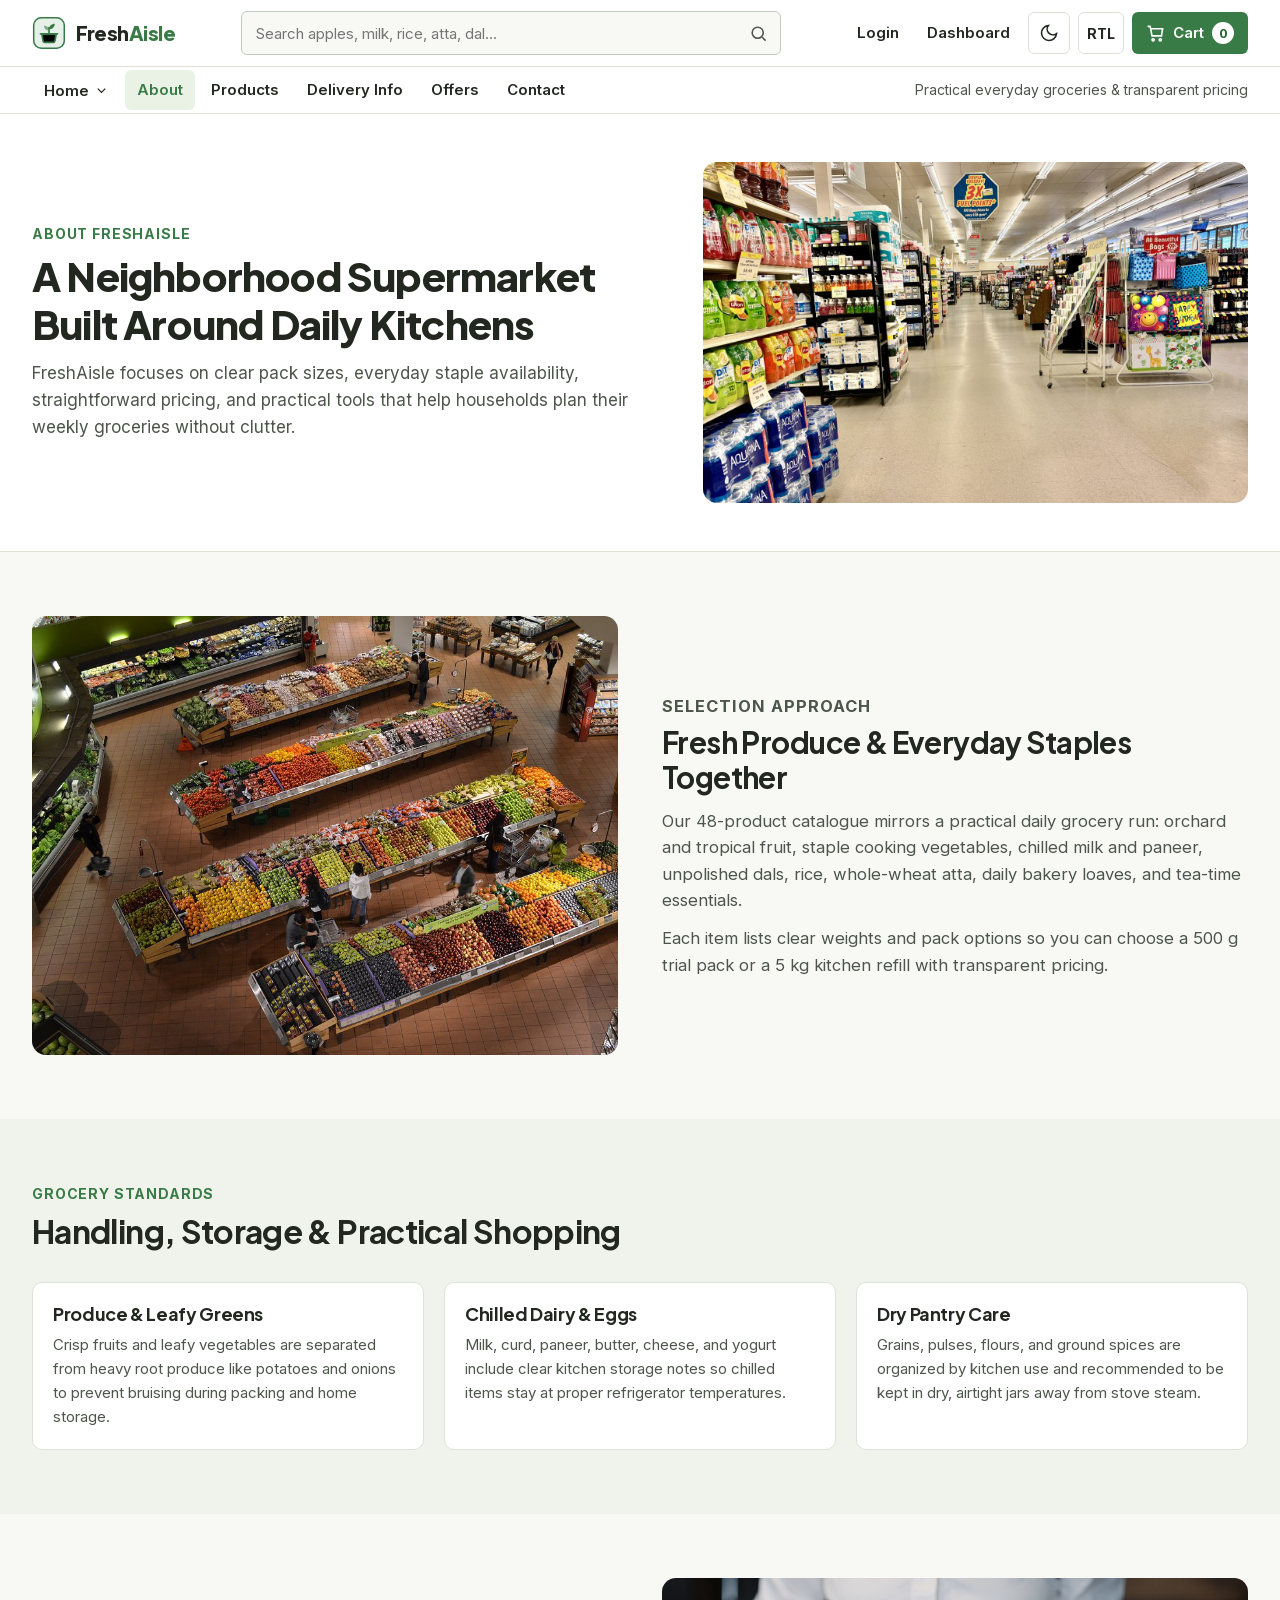
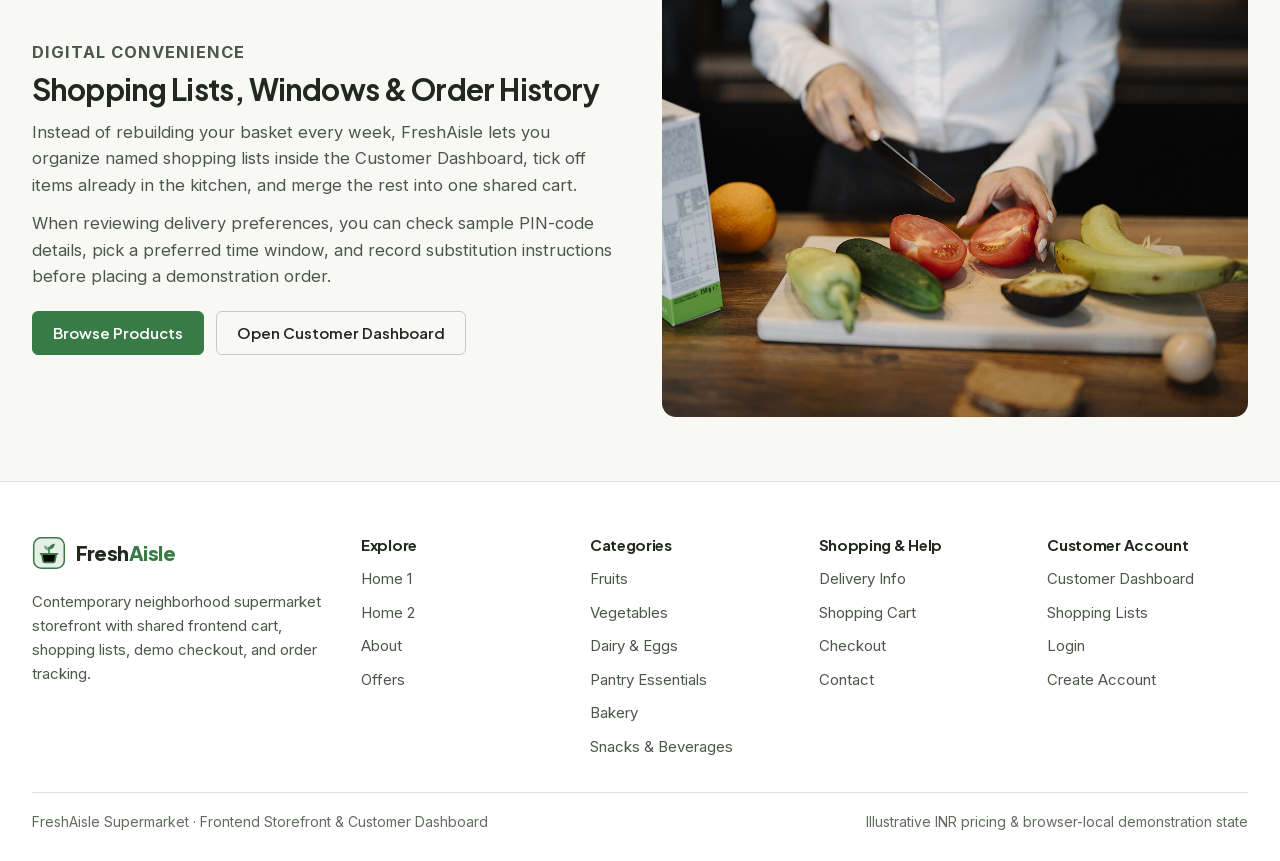
==== pages/about.html @ 212015ea "Initial FreshAisle supermarket storefront and customer dashboard" ====
<!doctype html>
<html lang="en" data-theme="light" dir="ltr">
<head>
  <meta charset="utf-8" />
  <meta name="viewport" content="width=device-width, initial-scale=1" />
  <meta name="site-root" content=".." />
  <title>About | FreshAisle</title>
  <meta name="description" content="Learn how FreshAisle organizes fresh produce, everyday pantry essentials, careful grocery handling, and customer shopping tools." />
  <link rel="icon" href="../assets/icons/favicon.svg?v=20261126" type="image/svg+xml" />
  <link rel="stylesheet" href="../assets/css/fonts.css?v=20261126" />
  <link rel="stylesheet" href="../assets/css/style.css?v=20261126" />
  <link rel="stylesheet" href="../assets/css/dark-mode.css?v=20261126" />
  <link rel="stylesheet" href="../assets/css/rtl.css?v=20261126" />
  <script>
    (function(){try{var t=localStorage.getItem('freshaisle_theme');var d=localStorage.getItem('freshaisle_dir');if(t==='dark'||t==='light')document.documentElement.setAttribute('data-theme',t);if(d==='rtl'||d==='ltr')document.documentElement.setAttribute('dir',d);}catch(e){}})();
  </script>
</head>
<body data-page="about">
  <a class="skip-link" href="#mainContent">Skip to main content</a>

  <header class="site-header">
    <div class="container">
      <div class="header-top">
        <div class="header-left">
          <button type="button" class="mobile-menu-btn" id="mobileMenuOpen" aria-label="Open menu" aria-controls="mobileDrawer" aria-expanded="false">
            <svg viewBox="0 0 24 24" fill="none" stroke="currentColor" stroke-width="2" aria-hidden="true"><path d="M3 6h18M3 12h18M3 18h18"/></svg>
          </button>
          <a class="brand-mark" href="../index.html" aria-label="FreshAisle Home">
            <svg class="brand-mark__icon" viewBox="0 0 40 40" aria-hidden="true"><use href="../assets/icons/brand-mark.svg?v=20261126#freshaisle-mark"></use></svg>
            <span class="brand-mark__text">Fresh<span>Aisle</span></span>
          </a>
        </div>
        <form class="header-search js-header-search-form" role="search" aria-label="Search groceries">
          <label for="desktopSearchInput" class="sr-only">Search grocery products</label>
          <input id="desktopSearchInput" type="search" placeholder="Search apples, milk, rice, atta, dal..." autocomplete="off" />
          <button type="submit" class="header-search__btn" aria-label="Search">
            <svg viewBox="0 0 24 24" fill="none" stroke="currentColor" stroke-width="2" aria-hidden="true"><circle cx="11" cy="11" r="7"/><path d="M21 21l-4.3-4.3"/></svg>
          </button>
        </form>
        <div class="header-utilities">
          <a class="header-util-link" href="./login.html">Login</a>
          <a class="header-util-link" href="./dashboard.html">Dashboard</a>
          <button type="button" class="icon-control js-theme-toggle" aria-label="Switch to dark mode" aria-pressed="false">
            <svg class="icon-sun" viewBox="0 0 24 24" fill="none" stroke="currentColor" stroke-width="1.9" aria-hidden="true" style="display:none"><circle cx="12" cy="12" r="4"/><path d="M12 2v2m0 16v2M4.93 4.93l1.41 1.41m11.32 11.32 1.41 1.41M2 12h2m16 0h2M4.93 19.07l1.41-1.41m11.32-11.32 1.41-1.41"/></svg>
            <svg class="icon-moon" viewBox="0 0 24 24" fill="none" stroke="currentColor" stroke-width="1.9" aria-hidden="true"><path d="M21 12.8A9 9 0 1 1 11.2 3 7 7 0 0 0 21 12.8Z"/></svg>
          </button>
          <button type="button" class="icon-control js-dir-toggle" aria-label="Switch text direction to RTL" aria-pressed="false">
            <span class="js-dir-label">RTL</span>
          </button>
          <a class="cart-pill" href="./cart.html" aria-label="Shopping Cart">
            <svg viewBox="0 0 24 24" fill="none" stroke="currentColor" stroke-width="2" aria-hidden="true"><path d="M6 6h15l-1.5 9h-12z"/><circle cx="9" cy="20" r="1.4"/><circle cx="18" cy="20" r="1.4"/><path d="M6 6 5 3H2"/></svg>
            <span class="cart-pill__label">Cart</span>
            <span class="cart-pill__count js-cart-count">0</span>
          </a>
        </div>
      </div>
      <div class="mobile-search-bar">
        <form class="header-search js-header-search-form" role="search" aria-label="Mobile grocery search">
          <label for="mobileSearchInput" class="sr-only">Search grocery products</label>
          <input id="mobileSearchInput" type="search" placeholder="Search fruits, vegetables, dairy, pantry..." autocomplete="off" />
          <button type="submit" class="header-search__btn" aria-label="Search">
            <svg viewBox="0 0 24 24" fill="none" stroke="currentColor" stroke-width="2" aria-hidden="true"><circle cx="11" cy="11" r="7"/><path d="M21 21l-4.3-4.3"/></svg>
          </button>
        </form>
      </div>
    </div>
    <div class="header-nav-bar">
      <div class="container header-nav">
        <nav aria-label="Main navigation">
          <ul class="nav-list">
            <li class="nav-dropdown">
              <button type="button" class="nav-dropdown__trigger" aria-expanded="false" aria-haspopup="true">
                <span>Home</span>
                <svg class="nav-dropdown__chevron" viewBox="0 0 24 24" fill="none" stroke="currentColor" stroke-width="2" aria-hidden="true"><path d="M6 9l6 6 6-6"/></svg>
              </button>
              <div class="nav-dropdown__menu" role="menu">
                <a class="nav-dropdown__item" href="../index.html" role="menuitem">Home 1</a>
                <a class="nav-dropdown__item" href="./home2.html" role="menuitem">Home 2</a>
              </div>
            </li>
            <li><a class="nav-link is-active" href="./about.html">About</a></li>
            <li><a class="nav-link" href="./products.html">Products</a></li>
            <li><a class="nav-link" href="./delivery.html">Delivery Info</a></li>
            <li><a class="nav-link" href="./offers.html">Offers</a></li>
            <li><a class="nav-link" href="./contact.html">Contact</a></li>
          </ul>
        </nav>
        <p class="header-delivery-hint">Practical everyday groceries &amp; transparent pricing</p>
      </div>
    </div>
  </header>

  <div class="drawer-backdrop" id="drawerBackdrop" aria-hidden="true"></div>
  <aside class="mobile-drawer" id="mobileDrawer" aria-label="Mobile Navigation" aria-hidden="true">
    <div class="mobile-drawer__head">
      <a class="brand-mark" href="../index.html">
        <svg class="brand-mark__icon" viewBox="0 0 40 40" aria-hidden="true"><use href="../assets/icons/brand-mark.svg?v=20261126#freshaisle-mark"></use></svg>
        <span class="brand-mark__text">Fresh<span>Aisle</span></span>
      </a>
      <button type="button" class="mobile-drawer__close" id="mobileMenuClose" aria-label="Close navigation menu">
        <svg viewBox="0 0 24 24" fill="none" stroke="currentColor" stroke-width="2" aria-hidden="true"><path d="M6 6l12 12M18 6L6 18"/></svg>
      </button>
    </div>
    <div class="mobile-drawer__body">
      <div>
        <p class="mobile-drawer__group-label">Storefront</p>
        <nav class="mobile-drawer__nav">
          <a class="mobile-drawer__link" href="../index.html">Home 1</a>
          <a class="mobile-drawer__link" href="./home2.html">Home 2</a>
          <a class="mobile-drawer__link is-active" href="./about.html">About</a>
          <a class="mobile-drawer__link" href="./products.html">Products</a>
          <a class="mobile-drawer__link" href="./offers.html">Offers</a>
          <a class="mobile-drawer__link" href="./delivery.html">Delivery Info</a>
          <a class="mobile-drawer__link" href="./contact.html">Contact</a>
        </nav>
      </div>
      <div>
        <p class="mobile-drawer__group-label">Customer</p>
        <nav class="mobile-drawer__nav">
          <a class="mobile-drawer__link" href="./dashboard.html">Dashboard</a>
          <a class="mobile-drawer__link" href="./cart.html">Cart</a>
          <a class="mobile-drawer__link" href="./login.html">Login</a>
          <a class="mobile-drawer__link" href="./signup.html">Create Account</a>
        </nav>
      </div>
      <div class="mobile-drawer__tools">
        <button type="button" class="icon-control js-theme-toggle" aria-label="Switch to dark mode" aria-pressed="false">
          <svg class="icon-sun" viewBox="0 0 24 24" fill="none" stroke="currentColor" stroke-width="1.9" aria-hidden="true" style="display:none"><circle cx="12" cy="12" r="4"/><path d="M12 2v2m0 16v2M4.93 4.93l1.41 1.41m11.32 11.32 1.41 1.41M2 12h2m16 0h2M4.93 19.07l1.41-1.41m11.32-11.32 1.41-1.41"/></svg>
          <svg class="icon-moon" viewBox="0 0 24 24" fill="none" stroke="currentColor" stroke-width="1.9" aria-hidden="true"><path d="M21 12.8A9 9 0 1 1 11.2 3 7 7 0 0 0 21 12.8Z"/></svg>
        </button>
        <button type="button" class="icon-control js-dir-toggle" aria-label="Switch text direction to RTL" aria-pressed="false">
          <span class="js-dir-label">RTL</span>
        </button>
      </div>
    </div>
  </aside>

  <main id="mainContent">
    <section class="page-hero page-hero--banner-mobile">
      <div class="container page-hero--split">
        <div class="page-hero__content">
          <p class="section-kicker">About FreshAisle</p>
          <h1 class="page-hero__title">A Neighborhood Supermarket Built Around Daily Kitchens</h1>
          <p class="page-hero__lead">FreshAisle focuses on clear pack sizes, everyday staple availability, straightforward pricing, and practical tools that help households plan their weekly groceries without clutter.</p>
        </div>
        <div class="page-hero__media">
          <img src="../assets/images/lifestyle/about-aisle.jpg" alt="Organized supermarket aisle stocked with fresh grocery shelves" width="1000" height="625" />
        </div>
      </div>
    </section>

    <section class="section">
      <div class="container">
        <div class="split-panel">
          <div class="split-panel__media">
            <img src="../assets/images/lifestyle/about-produce.jpg" alt="Fresh vegetables and produce arranged in market baskets" loading="lazy" width="800" height="600" />
          </div>
          <div class="split-panel__copy">
            <p class="section-kicker">Selection Approach</p>
            <h2>Fresh Produce &amp; Everyday Staples Together</h2>
            <p>Our 48-product catalogue mirrors a practical daily grocery run: orchard and tropical fruit, staple cooking vegetables, chilled milk and paneer, unpolished dals, rice, whole-wheat atta, daily bakery loaves, and tea-time essentials.</p>
            <p>Each item lists clear weights and pack options so you can choose a 500 g trial pack or a 5 kg kitchen refill with transparent pricing.</p>
          </div>
        </div>
      </div>
    </section>

    <section class="section section--muted">
      <div class="container">
        <div class="section-head">
          <div class="section-head__copy">
            <p class="section-kicker">Grocery Standards</p>
            <h2 class="section-title">Handling, Storage &amp; Practical Shopping</h2>
          </div>
        </div>
        <div class="info-card-grid">
          <article class="info-card">
            <h3>Produce &amp; Leafy Greens</h3>
            <p>Crisp fruits and leafy vegetables are separated from heavy root produce like potatoes and onions to prevent bruising during packing and home storage.</p>
          </article>
          <article class="info-card">
            <h3>Chilled Dairy &amp; Eggs</h3>
            <p>Milk, curd, paneer, butter, cheese, and yogurt include clear kitchen storage notes so chilled items stay at proper refrigerator temperatures.</p>
          </article>
          <article class="info-card">
            <h3>Dry Pantry Care</h3>
            <p>Grains, pulses, flours, and ground spices are organized by kitchen use and recommended to be kept in dry, airtight jars away from stove steam.</p>
          </article>
        </div>
      </div>
    </section>

    <section class="section">
      <div class="container">
        <div class="split-panel">
          <div class="split-panel__copy">
            <p class="section-kicker">Digital Convenience</p>
            <h2>Shopping Lists, Windows &amp; Order History</h2>
            <p>Instead of rebuilding your basket every week, FreshAisle lets you organize named shopping lists inside the Customer Dashboard, tick off items already in the kitchen, and merge the rest into one shared cart.</p>
            <p>When reviewing delivery preferences, you can check sample PIN-code details, pick a preferred time window, and record substitution instructions before placing a demonstration order.</p>
            <div class="hero-actions">
              <a class="btn btn--primary" href="./products.html">Browse Products</a>
              <a class="btn btn--outline" href="./dashboard.html">Open Customer Dashboard</a>
            </div>
          </div>
          <div class="split-panel__media">
            <img src="../assets/images/lifestyle/about-kitchen.jpg" alt="Fresh groceries and vegetables on a kitchen worktop" loading="lazy" width="800" height="600" />
          </div>
        </div>
      </div>
    </section>
  </main>

  <footer class="site-footer">
    <div class="container">
      <div class="footer-grid">
        <div>
          <a class="brand-mark" href="../index.html">
            <svg class="brand-mark__icon" viewBox="0 0 40 40" aria-hidden="true"><use href="../assets/icons/brand-mark.svg?v=20261126#freshaisle-mark"></use></svg>
            <span class="brand-mark__text">Fresh<span>Aisle</span></span>
          </a>
          <p class="footer-brand-desc">Contemporary neighborhood supermarket storefront with shared frontend cart, shopping lists, demo checkout, and order tracking.</p>
        </div>
        <div>
          <h3 class="footer-col__title">Explore</h3>
          <ul class="footer-links">
            <li><a href="../index.html">Home 1</a></li>
            <li><a href="./home2.html">Home 2</a></li>
            <li><a href="./about.html">About</a></li>
            <li><a href="./offers.html">Offers</a></li>
          </ul>
        </div>
        <div>
          <h3 class="footer-col__title">Categories</h3>
          <ul class="footer-links">
            <li><a href="./products.html?category=fruits">Fruits</a></li>
            <li><a href="./products.html?category=vegetables">Vegetables</a></li>
            <li><a href="./products.html?category=dairy">Dairy &amp; Eggs</a></li>
            <li><a href="./products.html?category=pantry">Pantry Essentials</a></li>
            <li><a href="./products.html?category=bakery">Bakery</a></li>
            <li><a href="./products.html?category=beverages">Snacks &amp; Beverages</a></li>
          </ul>
        </div>
        <div>
          <h3 class="footer-col__title">Shopping &amp; Help</h3>
          <ul class="footer-links">
            <li><a href="./delivery.html">Delivery Info</a></li>
            <li><a href="./cart.html">Shopping Cart</a></li>
            <li><a href="./checkout.html">Checkout</a></li>
            <li><a href="./contact.html">Contact</a></li>
          </ul>
        </div>
        <div>
          <h3 class="footer-col__title">Customer Account</h3>
          <ul class="footer-links">
            <li><a href="./dashboard.html">Customer Dashboard</a></li>
            <li><a href="./dashboard.html#lists">Shopping Lists</a></li>
            <li><a href="./login.html">Login</a></li>
            <li><a href="./signup.html">Create Account</a></li>
          </ul>
        </div>
      </div>
      <div class="footer-bottom">
        <span>FreshAisle Supermarket · Frontend Storefront &amp; Customer Dashboard</span>
        <span>Illustrative INR pricing &amp; browser-local demonstration state</span>
      </div>
    </div>
  </footer>

  <button type="button" class="back-to-top" id="backToTop" aria-label="Back to top">
    <svg viewBox="0 0 24 24" fill="none" stroke="currentColor" stroke-width="2" aria-hidden="true"><path d="M18 15l-6-6-6 6"/></svg>
  </button>

  <script defer src="../assets/js/site-config.js?v=20261126"></script>
  <script defer src="../assets/js/products-data.js?v=20261126"></script>
  <script defer src="../assets/js/store.js?v=20261126"></script>
  <script defer src="../assets/js/main.js?v=20261126"></script>
</body>
</html>
---- assets/css/fonts.css ----
@font-face {
  font-family: 'Inter';
  font-style: normal;
  font-weight: 400;
  font-display: swap;
  src: url('../fonts/inter-400.woff2') format('woff2');
}
@font-face {
  font-family: 'Inter';
  font-style: normal;
  font-weight: 500;
  font-display: swap;
  src: url('../fonts/inter-500.woff2') format('woff2');
}
@font-face {
  font-family: 'Inter';
  font-style: normal;
  font-weight: 600;
  font-display: swap;
  src: url('../fonts/inter-600.woff2') format('woff2');
}
@font-face {
  font-family: 'Inter';
  font-style: normal;
  font-weight: 700;
  font-display: swap;
  src: url('../fonts/inter-700.woff2') format('woff2');
}
@font-face {
  font-family: 'Plus Jakarta Sans';
  font-style: normal;
  font-weight: 500;
  font-display: swap;
  src: url('../fonts/plus-jakarta-sans-500.woff2') format('woff2');
}
@font-face {
  font-family: 'Plus Jakarta Sans';
  font-style: normal;
  font-weight: 600;
  font-display: swap;
  src: url('../fonts/plus-jakarta-sans-600.woff2') format('woff2');
}
@font-face {
  font-family: 'Plus Jakarta Sans';
  font-style: normal;
  font-weight: 700;
  font-display: swap;
  src: url('../fonts/plus-jakarta-sans-700.woff2') format('woff2');
}
@font-face {
  font-family: 'Plus Jakarta Sans';
  font-style: normal;
  font-weight: 800;
  font-display: swap;
  src: url('../fonts/plus-jakarta-sans-800.woff2') format('woff2');
}
---- assets/css/style.css ----
/* ==========================================================================
   FreshAisle — Core Supermarket Design System & Layout Styles
   ========================================================================== */

:root {
  --font-sans: 'Inter', -apple-system, BlinkMacSystemFont, 'Segoe UI', Roboto, sans-serif;
  --font-display: 'Plus Jakarta Sans', 'Inter', -apple-system, BlinkMacSystemFont, 'Segoe UI', Roboto, sans-serif;

  --bg-page: #F8F9F5;
  --bg-surface: #FFFFFF;
  --bg-surface-muted: #EFF3EC;
  --bg-elevated: #FFFFFF;
  --bg-dark-band: #1A231C;

  --text-primary: #222820;
  --text-secondary: #4D564B;
  --text-muted: #626B60;
  --text-on-dark: #F4F6F2;
  --text-on-dark-muted: #C4CCC1;

  --accent: #397B46;
  --accent-hover: #2C6237;
  --accent-soft: #E9F2E5;
  --accent-border: rgba(57, 123, 70, 0.36);

  --promo: #C2411C;
  --promo-soft: #FDF0EB;

  --border-subtle: #DDE3D9;
  --border-strong: #C3CCC0;
  --header-bg: rgba(255, 255, 255, 0.96);

  --radius-xs: 6px;
  --radius-sm: 10px;
  --radius-md: 14px;
  --radius-lg: 18px;

  --shadow-sm: 0 1px 4px rgba(34, 40, 32, 0.06);
  --shadow-md: 0 8px 24px rgba(34, 40, 32, 0.08);
  --shadow-lg: 0 18px 42px rgba(34, 40, 32, 0.14);

  --t-fast: 160ms;
  --t-med: 240ms;
  --ease-out: cubic-bezier(0.22, 1, 0.36, 1);

  --container-max: 1320px;
  --gutter: clamp(16px, 3vw, 32px);
}

*,
*::before,
*::after {
  box-sizing: border-box;
}

html {
  font-size: 16px;
  -webkit-text-size-adjust: 100%;
  scroll-behavior: smooth;
}

@media (prefers-reduced-motion: reduce) {
  html {
    scroll-behavior: auto;
  }
  *,
  *::before,
  *::after {
    animation-duration: 0.01ms !important;
    animation-iteration-count: 1 !important;
    transition-duration: 0.01ms !important;
  }
}

body {
  margin: 0;
  background-color: var(--bg-page);
  color: var(--text-primary);
  font-family: var(--font-sans);
  font-size: 1rem;
  line-height: 1.6;
  overflow-x: clip;
}

body.drawer-open {
  overflow: hidden;
}

img {
  display: block;
  max-width: 100%;
  height: auto;
}

a {
  color: inherit;
  text-decoration: none;
}

button,
input,
select,
textarea {
  font-family: inherit;
  font-size: inherit;
  color: inherit;
}

button {
  cursor: pointer;
}

h1, h2, h3, h4 {
  margin: 0;
  font-family: var(--font-display);
  color: var(--text-primary);
  line-height: 1.2;
  letter-spacing: -0.02em;
}

[hidden] {
  display: none !important;
}

p {
  margin: 0;
}

ul, ol {
  margin: 0;
  padding: 0;
  list-style: none;
}

:focus-visible {
  outline: 2px solid var(--accent);
  outline-offset: 2px;
}

.sr-only {
  position: absolute;
  width: 1px;
  height: 1px;
  padding: 0;
  margin: -1px;
  overflow: hidden;
  clip: rect(0, 0, 0, 0);
  white-space: nowrap;
  border: 0;
}

.skip-link {
  position: absolute;
  top: -120px;
  inset-inline-start: 16px;
  z-index: 2000;
  padding: 10px 18px;
  background: var(--accent);
  color: #FFFFFF;
  font-weight: 600;
  border-radius: var(--radius-xs);
}

.skip-link:focus {
  top: 12px;
}

.container {
  width: min(100% - (var(--gutter) * 2), var(--container-max));
  margin-inline: auto;
}

.section {
  padding-block: clamp(40px, 5vw, 68px);
}

.section--muted {
  background-color: var(--bg-surface-muted);
}

.section--surface {
  background-color: var(--bg-surface);
  border-block: 1px solid var(--border-subtle);
}

.section-head {
  display: flex;
  flex-wrap: wrap;
  align-items: flex-end;
  justify-content: space-between;
  gap: 16px 24px;
  margin-bottom: clamp(22px, 3vw, 32px);
}

.section-head__copy {
  max-width: 64ch;
}

.section-kicker {
  font-size: 0.875rem;
  font-weight: 700;
  text-transform: uppercase;
  letter-spacing: 0.06em;
  color: var(--accent);
  margin-bottom: 6px;
}

.section-title {
  font-size: clamp(1.55rem, 2.5vw, 2.15rem);
  font-weight: 700;
}

.section-lead {
  margin-top: 8px;
  font-size: 1.0625rem;
  color: var(--text-secondary);
  line-height: 1.58;
}

.text-muted {
  color: var(--text-muted);
}

/* ==========================================================================
   Buttons
   ========================================================================== */
.btn {
  display: inline-flex;
  align-items: center;
  justify-content: center;
  gap: 8px;
  min-height: 44px;
  padding: 0.625rem 1.25rem;
  border-radius: var(--radius-xs);
  border: 1px solid transparent;
  font-family: var(--font-display);
  font-size: 0.9375rem;
  font-weight: 600;
  line-height: 1.2;
  white-space: nowrap;
  transition: background-color var(--t-fast) var(--ease-out), border-color var(--t-fast) var(--ease-out), color var(--t-fast) var(--ease-out), transform var(--t-fast) var(--ease-out);
}

.btn:active {
  transform: translateY(1px);
}

.btn--sm {
  min-height: 40px;
  padding: 0.5rem 0.95rem;
  font-size: 0.9375rem;
}

.btn--primary {
  background-color: var(--accent);
  color: #FFFFFF;
  border-color: var(--accent);
}

.btn--primary:hover {
  background-color: var(--accent-hover);
  border-color: var(--accent-hover);
}

.btn--dark {
  background-color: var(--text-primary);
  color: var(--bg-page);
  border-color: var(--text-primary);
}

.btn--dark:hover {
  background-color: var(--accent);
  border-color: var(--accent);
  color: #FFFFFF;
}

.btn--outline {
  background-color: transparent;
  color: var(--text-primary);
  border-color: var(--border-strong);
}

.btn--outline:hover {
  border-color: var(--accent);
  color: var(--accent);
  background-color: var(--accent-soft);
}

.btn--light {
  background-color: #FFFFFF;
  color: #222820;
  border-color: #FFFFFF;
}

.btn--light:hover {
  background-color: var(--accent-soft);
  border-color: var(--accent-soft);
}

.btn--light-outline {
  background-color: rgba(16, 20, 17, 0.38);
  color: #FFFFFF;
  border-color: rgba(255, 255, 255, 0.72);
}

.btn--light-outline:hover {
  background-color: rgba(255, 255, 255, 0.16);
  border-color: #FFFFFF;
}

.btn--danger-outline {
  background-color: transparent;
  color: #B42318;
  border-color: rgba(180, 35, 24, 0.35);
}

.btn--danger-outline:hover {
  background-color: rgba(180, 35, 24, 0.08);
  border-color: #B42318;
}

.text-link {
  display: inline-flex;
  align-items: center;
  gap: 6px;
  font-weight: 600;
  font-size: 0.9375rem;
  color: var(--accent);
}

.text-link:hover {
  color: var(--accent-hover);
  text-decoration: underline;
  text-underline-offset: 3px;
}

/* ==========================================================================
   Brand Mark & Wordmark (Unmirrored in RTL, No Tagline)
   ========================================================================== */
.brand-mark {
  display: inline-flex;
  align-items: center;
  gap: 10px;
  font-family: var(--font-display);
  font-weight: 800;
  font-size: 1.25rem;
  letter-spacing: -0.025em;
  color: var(--text-primary);
  flex-shrink: 0;
}

.brand-mark__icon {
  width: 34px;
  height: 34px;
  color: var(--accent);
  flex-shrink: 0;
}

.brand-mark__text span {
  color: var(--accent);
}

/* ==========================================================================
   Site Header — Clean Two-Tier Desktop Supermarket Header + Compact Mobile
   ========================================================================== */
.site-header {
  position: sticky;
  top: 0;
  z-index: 900;
  background-color: var(--header-bg);
  backdrop-filter: blur(10px);
  border-bottom: 1px solid var(--border-subtle);
}

.header-top {
  display: flex;
  align-items: center;
  justify-content: space-between;
  gap: 18px;
  padding-block: 11px;
}

.header-left {
  display: flex;
  align-items: center;
  gap: 10px;
  flex-shrink: 0;
}

.header-search {
  flex: 1 1 380px;
  max-width: 540px;
  display: flex;
  align-items: center;
  border: 1px solid var(--border-strong);
  background-color: var(--bg-page);
  border-radius: var(--radius-xs);
  overflow: hidden;
  transition: border-color var(--t-fast) var(--ease-out);
}

.header-search:focus-within {
  border-color: var(--accent);
  background-color: var(--bg-surface);
}

.header-search input {
  flex: 1 1 auto;
  min-width: 0;
  height: 42px;
  padding: 0 14px;
  border: 0;
  background: transparent;
  font-size: 0.9375rem;
}

.header-search input:focus {
  outline: none;
}

.header-search__btn {
  display: inline-flex;
  align-items: center;
  justify-content: center;
  width: 44px;
  height: 42px;
  border: 0;
  background: transparent;
  color: var(--text-secondary);
}

.header-search__btn:hover {
  color: var(--accent);
}

.header-search__btn svg {
  width: 19px;
  height: 19px;
}

.header-utilities {
  display: flex;
  align-items: center;
  gap: 8px;
  flex-shrink: 0;
}

.header-util-link {
  display: inline-flex;
  align-items: center;
  min-height: 40px;
  padding: 0 10px;
  font-size: 0.9375rem;
  font-weight: 600;
  color: var(--text-primary);
  border-radius: var(--radius-xs);
}

.header-util-link:hover,
.header-util-link.is-active {
  background-color: var(--accent-soft);
  color: var(--accent);
}

.icon-control {
  display: inline-flex;
  align-items: center;
  justify-content: center;
  min-width: 42px;
  height: 42px;
  padding: 0 8px;
  border: 1px solid var(--border-subtle);
  background-color: var(--bg-surface);
  color: var(--text-primary);
  border-radius: var(--radius-xs);
  font-size: 0.875rem;
  font-weight: 700;
}

.icon-control:hover {
  border-color: var(--accent);
  color: var(--accent);
}

.icon-control svg {
  width: 20px;
  height: 20px;
}

.cart-pill {
  display: inline-flex;
  align-items: center;
  gap: 8px;
  min-height: 42px;
  padding: 0 14px;
  background-color: var(--accent);
  color: #FFFFFF;
  border-radius: var(--radius-xs);
  font-weight: 600;
  font-size: 0.9375rem;
  transition: background-color var(--t-fast) var(--ease-out);
}

.cart-pill:hover {
  background-color: var(--accent-hover);
}

.cart-pill svg {
  width: 19px;
  height: 19px;
}

.cart-pill__count {
  display: inline-flex;
  align-items: center;
  justify-content: center;
  min-width: 22px;
  height: 22px;
  padding: 0 6px;
  border-radius: 999px;
  background-color: #FFFFFF;
  color: var(--accent-hover);
  font-size: 0.8125rem;
  font-weight: 700;
  font-variant-numeric: tabular-nums;
}

/* Second Desktop Navigation Tier */
.header-nav-bar {
  border-top: 1px solid var(--border-subtle);
  background-color: var(--bg-surface);
}

.header-nav {
  display: flex;
  align-items: center;
  justify-content: space-between;
  gap: 16px;
  min-height: 46px;
}

.nav-list {
  display: flex;
  align-items: center;
  gap: 4px;
}

.nav-link,
.nav-dropdown__trigger {
  display: inline-flex;
  align-items: center;
  gap: 5px;
  min-height: 40px;
  padding: 0 12px;
  border: 0;
  background: transparent;
  color: var(--text-primary);
  font-size: 0.9375rem;
  font-weight: 600;
  border-radius: var(--radius-xs);
  white-space: nowrap;
}

.nav-link:hover,
.nav-link.is-active,
.nav-dropdown__trigger:hover,
.nav-dropdown.is-open .nav-dropdown__trigger {
  color: var(--accent);
  background-color: var(--accent-soft);
}

.nav-dropdown {
  position: relative;
}

.nav-dropdown__chevron {
  width: 15px;
  height: 15px;
  transition: transform var(--t-fast) var(--ease-out);
}

.nav-dropdown.is-open .nav-dropdown__chevron {
  transform: rotate(180deg);
}

.nav-dropdown__menu {
  position: absolute;
  top: calc(100% + 6px);
  inset-inline-start: 0;
  min-width: 168px;
  padding: 6px;
  background-color: var(--bg-elevated);
  border: 1px solid var(--border-strong);
  border-radius: var(--radius-sm);
  box-shadow: var(--shadow-md);
  display: none;
  z-index: 950;
}

.nav-dropdown.is-open .nav-dropdown__menu {
  display: block;
}

.nav-dropdown__item {
  display: flex;
  align-items: center;
  min-height: 42px;
  padding: 8px 12px;
  border-radius: var(--radius-xs);
  font-size: 0.9375rem;
  font-weight: 600;
  color: var(--text-primary);
}

.nav-dropdown__item:hover,
.nav-dropdown__item.is-active {
  background-color: var(--accent-soft);
  color: var(--accent);
}

.header-delivery-hint {
  font-size: 0.875rem;
  color: var(--text-secondary);
  white-space: nowrap;
}

.mobile-menu-btn {
  display: none;
  align-items: center;
  justify-content: center;
  width: 44px;
  height: 44px;
  border: 1px solid var(--border-subtle);
  background-color: var(--bg-surface);
  color: var(--text-primary);
  border-radius: var(--radius-xs);
}

.mobile-menu-btn svg {
  width: 22px;
  height: 22px;
}

.mobile-search-bar {
  display: none;
  padding-bottom: 10px;
}

@media (max-width: 1024px) {
  .mobile-menu-btn {
    display: inline-flex;
  }
  .header-nav-bar,
  .header-top .header-search,
  .header-utilities .header-util-link,
  .header-utilities .js-theme-toggle,
  .header-utilities .js-dir-toggle {
    display: none;
  }
  .mobile-search-bar {
    display: block;
  }
  .mobile-search-bar .header-search {
    max-width: none;
    width: 100%;
  }
}

@media (max-width: 420px) {
  .cart-pill__label {
    display: none;
  }
  .cart-pill {
    padding: 0 10px;
  }
}

/* ==========================================================================
   Physical-Left Mobile & Tablet Drawer (LTR & RTL)
   ========================================================================== */
.drawer-backdrop {
  position: fixed;
  inset: 0;
  z-index: 1090;
  background-color: rgba(16, 20, 17, 0.56);
  opacity: 0;
  visibility: hidden;
  transition: opacity var(--t-med) var(--ease-out), visibility var(--t-med);
}

.drawer-backdrop.is-open {
  opacity: 1;
  visibility: visible;
}

.mobile-drawer {
  position: fixed;
  top: 0;
  bottom: 0;
  left: 0;
  right: auto;
  z-index: 1100;
  width: min(320px, 86vw);
  background-color: var(--bg-surface);
  border-right: 1px solid var(--border-subtle);
  box-shadow: var(--shadow-lg);
  visibility: hidden;
  transform: translateX(-100%);
  transition: transform var(--t-med) var(--ease-out), visibility var(--t-med);
  display: flex;
  flex-direction: column;
  overflow-y: auto;
}

.mobile-drawer.is-open {
  visibility: visible;
  transform: translateX(0);
}

.mobile-drawer__head {
  display: flex;
  align-items: center;
  justify-content: space-between;
  padding: 14px 18px;
  border-bottom: 1px solid var(--border-subtle);
}

.mobile-drawer__close {
  width: 44px;
  height: 44px;
  display: inline-flex;
  align-items: center;
  justify-content: center;
  border: 1px solid var(--border-subtle);
  background: transparent;
  border-radius: var(--radius-xs);
}

.mobile-drawer__close svg {
  width: 20px;
  height: 20px;
}

.mobile-drawer__body {
  padding: 14px 16px 24px;
  display: flex;
  flex-direction: column;
  gap: 20px;
  flex: 1;
}

.mobile-drawer__group-label {
  font-size: 0.8125rem;
  font-weight: 700;
  text-transform: uppercase;
  letter-spacing: 0.06em;
  color: var(--text-muted);
  margin-bottom: 6px;
  padding-inline: 8px;
}

.mobile-drawer__nav {
  display: grid;
  gap: 2px;
}

.mobile-drawer__link {
  display: flex;
  align-items: center;
  min-height: 44px;
  padding: 8px 12px;
  border-radius: var(--radius-xs);
  font-weight: 600;
  font-size: 0.9375rem;
  color: var(--text-primary);
}

.mobile-drawer__link:hover,
.mobile-drawer__link.is-active {
  background-color: var(--accent-soft);
  color: var(--accent);
}

.mobile-drawer__tools {
  margin-top: auto;
  padding-top: 14px;
  border-top: 1px solid var(--border-subtle);
  display: flex;
  align-items: center;
  gap: 10px;
}

/* ==========================================================================
   Home 1 — Compact Grocery Hero Slider
   ========================================================================== */
.hero-supermarket {
  position: relative;
  overflow: hidden;
  background-color: #162018;
  min-height: clamp(380px, 52vw, 520px);
  display: flex;
  align-items: center;
}

.hero-slides {
  position: absolute;
  inset: 0;
}

.hero-slide {
  position: absolute;
  inset: 0;
  opacity: 0;
  transition: opacity 500ms var(--ease-out);
}

.hero-slide.is-active {
  opacity: 1;
}

.hero-slide img {
  width: 100%;
  height: 100%;
  object-fit: cover;
  object-position: center;
}

.hero-scrim {
  position: absolute;
  inset: 0;
  background: linear-gradient(
    90deg,
    rgba(16, 20, 17, 0.88) 0%,
    rgba(16, 20, 17, 0.66) 50%,
    rgba(16, 20, 17, 0.25) 100%
  );
}

.hero-supermarket__inner {
  position: relative;
  z-index: 2;
  padding-block: clamp(36px, 5vw, 60px);
}

.hero-supermarket__content {
  max-width: 600px;
  color: #FFFFFF;
}

.hero-eyebrow {
  display: inline-block;
  font-size: 0.875rem;
  font-weight: 700;
  letter-spacing: 0.05em;
  text-transform: uppercase;
  color: #B9E2AF;
  margin-bottom: 10px;
}

.hero-supermarket__title {
  color: #FFFFFF;
  font-size: clamp(1.9rem, 3.8vw, 3rem);
  font-weight: 800;
  line-height: 1.12;
}

.hero-supermarket__lead {
  margin-top: 14px;
  font-size: clamp(1rem, 1.4vw, 1.125rem);
  color: #E7ECE4;
  max-width: 52ch;
}

.hero-actions {
  margin-top: 22px;
  display: flex;
  flex-wrap: wrap;
  gap: 12px;
}

.hero-controls {
  position: relative;
  z-index: 2;
  margin-top: 24px;
  display: flex;
  align-items: center;
  gap: 12px;
}

.hero-arrow {
  width: 38px;
  height: 38px;
  border-radius: 50%;
  border: 1px solid rgba(255, 255, 255, 0.45);
  background: rgba(16, 20, 17, 0.45);
  color: #FFFFFF;
  display: inline-flex;
  align-items: center;
  justify-content: center;
}

.hero-arrow:hover {
  background: var(--accent);
  border-color: var(--accent);
}

.hero-arrow svg {
  width: 18px;
  height: 18px;
}

.hero-dots {
  display: flex;
  align-items: center;
  gap: 8px;
}

.hero-dot {
  width: 10px;
  height: 10px;
  padding: 0;
  border-radius: 999px;
  border: 0;
  background: rgba(255, 255, 255, 0.42);
  transition: width var(--t-fast) var(--ease-out), background-color var(--t-fast);
}

.hero-dot.is-active {
  width: 26px;
  background: #FFFFFF;
}

/* ==========================================================================
   Category Tiles (Compact 6-up Desktop, 3-up Tablet, 2-up Mobile)
   ========================================================================== */
.category-grid {
  display: grid;
  grid-template-columns: repeat(6, minmax(0, 1fr));
  gap: 16px;
}

@media (max-width: 1120px) {
  .category-grid {
    grid-template-columns: repeat(3, minmax(0, 1fr));
  }
}

@media (max-width: 560px) {
  .category-grid {
    grid-template-columns: repeat(2, minmax(0, 1fr));
    gap: 12px;
  }
}

.category-tile {
  display: flex;
  flex-direction: column;
  background-color: var(--bg-surface);
  border: 1px solid var(--border-subtle);
  border-radius: var(--radius-sm);
  overflow: hidden;
  transition: border-color var(--t-fast) var(--ease-out), transform var(--t-fast) var(--ease-out), box-shadow var(--t-fast);
}

.category-tile:hover {
  border-color: var(--accent);
  transform: translateY(-2px);
  box-shadow: var(--shadow-sm);
}

.category-tile__media {
  aspect-ratio: 4 / 3;
  overflow: hidden;
  background-color: var(--bg-surface-muted);
}

.category-tile__media img {
  width: 100%;
  height: 100%;
  object-fit: cover;
  transition: transform 320ms var(--ease-out);
}

.category-tile:hover .category-tile__media img {
  transform: scale(1.04);
}

.category-tile__body {
  padding: 12px 14px;
  display: flex;
  align-items: center;
  justify-content: space-between;
  gap: 8px;
}

.category-tile__name {
  font-family: var(--font-display);
  font-size: 1rem;
  font-weight: 700;
  color: var(--text-primary);
}

.category-tile__count {
  font-size: 0.875rem;
  color: var(--text-muted);
  white-space: nowrap;
}

/* ==========================================================================
   Shared Product Grid & Product Cards
   ========================================================================== */
.product-grid {
  display: grid;
  grid-template-columns: repeat(4, minmax(0, 1fr));
  gap: 20px;
}

@media (max-width: 1120px) {
  .product-grid {
    grid-template-columns: repeat(3, minmax(0, 1fr));
  }
}

@media (max-width: 820px) {
  .product-grid {
    grid-template-columns: repeat(2, minmax(0, 1fr));
    gap: 14px;
  }
}

@media (max-width: 479px) {
  .product-grid {
    grid-template-columns: minmax(0, 1fr);
  }
}

.product-card {
  display: flex;
  flex-direction: column;
  background-color: var(--bg-surface);
  border: 1px solid var(--border-subtle);
  border-radius: var(--radius-sm);
  overflow: hidden;
  transition: border-color var(--t-fast) var(--ease-out), box-shadow var(--t-fast) var(--ease-out);
}

.product-card:hover {
  border-color: var(--border-strong);
  box-shadow: var(--shadow-md);
}

.product-card__media {
  position: relative;
  aspect-ratio: 4 / 3;
  background-color: var(--bg-surface-muted);
  overflow: hidden;
}

.product-card__img-btn {
  display: block;
  width: 100%;
  height: 100%;
  padding: 0;
  border: 0;
  background: transparent;
}

.product-card__media img {
  width: 100%;
  height: 100%;
  object-fit: cover;
  transition: transform 320ms var(--ease-out);
}

.product-card:hover .product-card__media img {
  transform: scale(1.03);
}

.product-card__badge {
  position: absolute;
  top: 10px;
  inset-inline-start: 10px;
  padding: 4px 9px;
  border-radius: 4px;
  background-color: var(--promo);
  color: #FFFFFF;
  font-size: 0.8125rem;
  font-weight: 700;
  line-height: 1.25;
  pointer-events: none;
}

.product-card__body {
  display: flex;
  flex-direction: column;
  flex: 1 1 auto;
  padding: 14px 16px 16px;
}

.product-card__cat {
  font-size: 0.875rem;
  font-weight: 600;
  color: var(--text-muted);
  margin-bottom: 4px;
}

.product-card__title {
  font-size: 1.0625rem;
  font-weight: 700;
  line-height: 1.3;
  min-height: 2.6em;
  display: -webkit-box;
  -webkit-line-clamp: 2;
  -webkit-box-orient: vertical;
  overflow: hidden;
}

.product-card__title-btn {
  padding: 0;
  border: 0;
  background: transparent;
  text-align: start;
  color: inherit;
  font: inherit;
}

.product-card__title-btn:hover {
  color: var(--accent);
}

.product-card__pack {
  margin-top: 6px;
  font-size: 0.9375rem;
  color: var(--text-secondary);
}

.product-card__pricing {
  margin-top: 10px;
  padding-top: 10px;
  border-top: 1px solid var(--border-subtle);
  display: flex;
  align-items: baseline;
  flex-wrap: wrap;
  gap: 8px;
}

.product-card__price {
  font-family: var(--font-display);
  font-size: 1.125rem;
  font-weight: 700;
  color: var(--text-primary);
  font-variant-numeric: tabular-nums lining-nums;
}

.product-card__mrp {
  font-size: 0.9375rem;
  color: var(--text-muted);
  text-decoration: line-through;
  font-variant-numeric: tabular-nums lining-nums;
}

.product-card__actions {
  margin-top: auto;
  padding-top: 12px;
  display: flex;
  align-items: center;
  gap: 8px;
}

.product-card__add {
  flex: 1 1 auto;
}

.btn-icon-list {
  width: 40px;
  height: 40px;
  flex-shrink: 0;
  display: inline-flex;
  align-items: center;
  justify-content: center;
  border-radius: var(--radius-xs);
  border: 1px solid var(--border-strong);
  background-color: var(--bg-surface);
  color: var(--text-secondary);
}

.btn-icon-list:hover {
  border-color: var(--accent);
  color: var(--accent);
  background-color: var(--accent-soft);
}

.btn-icon-list svg {
  width: 18px;
  height: 18px;
}

/* Quantity Stepper */
.qty-stepper {
  flex: 1 1 auto;
  display: inline-flex;
  align-items: center;
  justify-content: space-between;
  min-height: 40px;
  border: 1px solid var(--accent);
  background-color: var(--accent-soft);
  border-radius: var(--radius-xs);
  overflow: hidden;
}

.qty-stepper--lg {
  flex: 0 0 auto;
  min-height: 44px;
  min-width: 132px;
}

.qty-stepper__btn {
  width: 38px;
  height: 40px;
  border: 0;
  background: transparent;
  color: var(--accent-hover);
  font-size: 1.125rem;
  font-weight: 700;
  display: inline-flex;
  align-items: center;
  justify-content: center;
}

.qty-stepper__btn:hover {
  background-color: var(--accent);
  color: #FFFFFF;
}

.qty-stepper__val {
  min-width: 28px;
  text-align: center;
  font-weight: 700;
  font-size: 0.9375rem;
  color: var(--text-primary);
  font-variant-numeric: tabular-nums;
}

/* ==========================================================================
   Horizontal Carousel Track (Weekly Deals / Produce)
   ========================================================================== */
.carousel-wrap {
  position: relative;
}

.carousel-track {
  display: grid;
  grid-auto-flow: column;
  grid-auto-columns: calc((100% - 60px) / 4);
  gap: 20px;
  overflow-x: auto;
  scroll-snap-type: x mandatory;
  scrollbar-width: none;
  padding-bottom: 4px;
}

.carousel-track::-webkit-scrollbar {
  display: none;
}

.carousel-track > * {
  scroll-snap-align: start;
}

@media (max-width: 1120px) {
  .carousel-track {
    grid-auto-columns: calc((100% - 40px) / 3);
  }
}

@media (max-width: 820px) {
  .carousel-track {
    grid-auto-columns: calc((100% - 14px) / 2);
    gap: 14px;
  }
}

@media (max-width: 520px) {
  .carousel-track {
    grid-auto-columns: 82%;
  }
}

.carousel-nav {
  display: flex;
  align-items: center;
  gap: 8px;
}

.carousel-btn {
  width: 40px;
  height: 40px;
  border-radius: 50%;
  border: 1px solid var(--border-strong);
  background-color: var(--bg-surface);
  color: var(--text-primary);
  display: inline-flex;
  align-items: center;
  justify-content: center;
}

.carousel-btn:hover:not(:disabled) {
  border-color: var(--accent);
  color: var(--accent);
}

.carousel-btn:disabled {
  opacity: 0.4;
  cursor: not-allowed;
}

.carousel-btn.is-hidden {
  display: none;
}

.carousel-btn svg {
  width: 18px;
  height: 18px;
}

/* ==========================================================================
   Home 1 — Distinct Section Layouts (Produce Split, Essentials, Pantry Ledger, Meal Collections, Shopping Tools)
   ========================================================================== */
.produce-showcase {
  display: grid;
  grid-template-columns: 1.05fr 1.35fr;
  gap: 24px;
  align-items: stretch;
}

@media (max-width: 960px) {
  .produce-showcase {
    grid-template-columns: minmax(0, 1fr);
  }
}

.produce-feature-card {
  position: relative;
  border-radius: var(--radius-md);
  overflow: hidden;
  min-height: 340px;
  background-color: #19221A;
  display: flex;
  align-items: flex-end;
}

.produce-feature-card img {
  position: absolute;
  inset: 0;
  width: 100%;
  height: 100%;
  object-fit: cover;
}

.produce-feature-card__scrim {
  position: absolute;
  inset: 0;
  background: linear-gradient(180deg, rgba(16, 20, 17, 0.08) 25%, rgba(16, 20, 17, 0.88) 100%);
}

.produce-feature-card__content {
  position: relative;
  z-index: 2;
  padding: 24px;
  color: #FFFFFF;
}

.produce-feature-card__content h3 {
  color: #FFFFFF;
  font-size: 1.5rem;
}

.produce-feature-card__content p {
  margin-top: 8px;
  color: #E7ECE4;
  font-size: 1rem;
  margin-bottom: 16px;
}

.produce-mini-grid {
  display: grid;
  grid-template-columns: repeat(2, minmax(0, 1fr));
  gap: 16px;
}

@media (max-width: 520px) {
  .produce-mini-grid {
    grid-template-columns: minmax(0, 1fr);
  }
}

/* Compact Horizontal Staple Card (Everyday Essentials) */
.compact-row-grid {
  display: grid;
  grid-template-columns: repeat(3, minmax(0, 1fr));
  gap: 16px;
}

@media (max-width: 1024px) {
  .compact-row-grid {
    grid-template-columns: repeat(2, minmax(0, 1fr));
  }
}

@media (max-width: 600px) {
  .compact-row-grid {
    grid-template-columns: minmax(0, 1fr);
  }
}

.staple-card {
  display: grid;
  grid-template-columns: 96px minmax(0, 1fr);
  gap: 14px;
  align-items: center;
  padding: 12px;
  background-color: var(--bg-surface);
  border: 1px solid var(--border-subtle);
  border-radius: var(--radius-sm);
}

.staple-card__img {
  width: 96px;
  height: 84px;
  border-radius: var(--radius-xs);
  overflow: hidden;
  background: var(--bg-surface-muted);
}

.staple-card__img img {
  width: 100%;
  height: 100%;
  object-fit: cover;
}

.staple-card__title {
  font-size: 1.0625rem;
  font-weight: 700;
}

.staple-card__meta {
  font-size: 0.9375rem;
  color: var(--text-secondary);
  margin-top: 2px;
}

.staple-card__foot {
  margin-top: 8px;
  display: flex;
  align-items: center;
  justify-content: space-between;
  gap: 10px;
}

.staple-card__price {
  font-weight: 700;
  font-size: 1.0625rem;
  font-variant-numeric: tabular-nums;
}

/* Pantry Cupboard Category Strip */
.pantry-led-grid {
  display: grid;
  grid-template-columns: repeat(4, minmax(0, 1fr));
  gap: 18px;
}

@media (max-width: 1024px) {
  .pantry-led-grid {
    grid-template-columns: repeat(2, minmax(0, 1fr));
  }
}

@media (max-width: 520px) {
  .pantry-led-grid {
    grid-template-columns: minmax(0, 1fr);
  }
}

.pantry-shelf-card {
  background-color: var(--bg-surface);
  border: 1px solid var(--border-subtle);
  border-radius: var(--radius-sm);
  padding: 18px;
  display: flex;
  flex-direction: column;
  gap: 12px;
}

.pantry-shelf-card__head {
  display: flex;
  align-items: center;
  gap: 12px;
}

.pantry-shelf-card__thumb {
  width: 60px;
  height: 60px;
  border-radius: var(--radius-xs);
  object-fit: cover;
  flex-shrink: 0;
}

.pantry-shelf-card h3 {
  font-size: 1.125rem;
}

.pantry-shelf-card p {
  font-size: 0.9375rem;
  color: var(--text-secondary);
}

.pantry-shelf-list {
  display: grid;
  gap: 8px;
  margin-top: auto;
  padding-top: 10px;
  border-top: 1px solid var(--border-subtle);
}

.pantry-shelf-item {
  display: flex;
  align-items: center;
  justify-content: space-between;
  gap: 8px;
  font-size: 0.9375rem;
}

/* Meal Collection Cards */
.meal-grid {
  display: grid;
  grid-template-columns: repeat(4, minmax(0, 1fr));
  gap: 20px;
}

@media (max-width: 1024px) {
  .meal-grid {
    grid-template-columns: repeat(2, minmax(0, 1fr));
  }
}

@media (max-width: 540px) {
  .meal-grid {
    grid-template-columns: minmax(0, 1fr);
  }
}

.meal-card {
  display: flex;
  flex-direction: column;
  background-color: var(--bg-surface);
  border: 1px solid var(--border-subtle);
  border-radius: var(--radius-sm);
  overflow: hidden;
}

.meal-card__media {
  aspect-ratio: 16 / 10;
  overflow: hidden;
}

.meal-card__media img {
  width: 100%;
  height: 100%;
  object-fit: cover;
}

.meal-card__body {
  padding: 16px;
  display: flex;
  flex-direction: column;
  flex: 1;
}

.meal-card__body h3 {
  font-size: 1.125rem;
}

.meal-card__body p {
  margin-top: 6px;
  font-size: 0.9375rem;
  color: var(--text-secondary);
  margin-bottom: 14px;
}

.meal-card__body .btn {
  margin-top: auto;
}

/* Shopping Tools Strip */
.feature-tools-grid {
  display: grid;
  grid-template-columns: repeat(4, minmax(0, 1fr));
  gap: 18px;
}

@media (max-width: 1024px) {
  .feature-tools-grid {
    grid-template-columns: repeat(2, minmax(0, 1fr));
  }
}

@media (max-width: 540px) {
  .feature-tools-grid {
    grid-template-columns: minmax(0, 1fr);
  }
}

.tool-card {
  background-color: var(--bg-surface);
  border: 1px solid var(--border-subtle);
  border-radius: var(--radius-sm);
  padding: 20px;
  display: flex;
  flex-direction: column;
  gap: 10px;
}

.tool-card__icon {
  width: 40px;
  height: 40px;
  border-radius: var(--radius-xs);
  background-color: var(--accent-soft);
  color: var(--accent);
  display: inline-flex;
  align-items: center;
  justify-content: center;
}

.tool-card__icon svg {
  width: 20px;
  height: 20px;
}

.tool-card h3 {
  font-size: 1.125rem;
}

.tool-card p {
  font-size: 0.9375rem;
  color: var(--text-secondary);
  flex: 1;
}

/* Delivery Banner CTA */
.delivery-cta-band {
  background-color: var(--bg-dark-band);
  color: var(--text-on-dark);
  border-radius: var(--radius-md);
  padding: clamp(24px, 4vw, 44px);
  display: grid;
  grid-template-columns: 1.3fr 1fr;
  gap: 28px;
  align-items: center;
}

@media (max-width: 860px) {
  .delivery-cta-band {
    grid-template-columns: minmax(0, 1fr);
  }
}

.delivery-cta-band h2 {
  color: #FFFFFF;
  font-size: clamp(1.5rem, 2.5vw, 2rem);
}

.delivery-cta-band p {
  margin-top: 10px;
  color: var(--text-on-dark-muted);
  font-size: 1rem;
}

.delivery-cta-band__media {
  aspect-ratio: 16 / 10;
  border-radius: var(--radius-sm);
  overflow: hidden;
}

.delivery-cta-band__media img {
  width: 100%;
  height: 100%;
  object-fit: cover;
}

/* ==========================================================================
   Home 2 — "Your Week, Sorted" Distinct Design Language
   ========================================================================== */
.home2-hero {
  background-color: var(--bg-surface);
  border-bottom: 1px solid var(--border-subtle);
  padding-block: clamp(32px, 5vw, 56px);
}

.home2-hero__grid {
  display: grid;
  grid-template-columns: 1fr 1.08fr;
  gap: clamp(24px, 4vw, 48px);
  align-items: center;
}

.home2-hero__media {
  border-radius: var(--radius-md);
  overflow: hidden;
  aspect-ratio: 4 / 3;
}

.home2-hero__media img {
  width: 100%;
  height: 100%;
  object-fit: cover;
}

.home2-hero__title {
  font-size: clamp(2rem, 3.8vw, 3.1rem);
  font-weight: 800;
}

.home2-hero__lead {
  margin-top: 14px;
  font-size: 1.0625rem;
  color: var(--text-secondary);
  max-width: 52ch;
}

.home2-quick-links {
  margin-top: 22px;
  display: grid;
  grid-template-columns: repeat(2, minmax(0, 1fr));
  gap: 10px;
}

@media (max-width: 520px) {
  .home2-quick-links {
    grid-template-columns: minmax(0, 1fr);
  }
}

.home2-quick-link {
  display: flex;
  align-items: center;
  justify-content: space-between;
  padding: 10px 14px;
  background-color: var(--bg-page);
  border: 1px solid var(--border-subtle);
  border-radius: var(--radius-xs);
  font-weight: 600;
  font-size: 0.9375rem;
}

.home2-quick-link:hover {
  border-color: var(--accent);
  background-color: var(--accent-soft);
}

@media (max-width: 1024px) {
  .home2-hero {
    position: relative;
    padding-block: clamp(44px, 7vw, 72px);
    background-color: #162018;
    border-bottom: 0;
  }
  .home2-hero__grid {
    grid-template-columns: minmax(0, 1fr);
  }
  .home2-hero__media {
    position: absolute;
    inset: 0;
    border-radius: 0;
    aspect-ratio: auto;
    z-index: 0;
  }
  .home2-hero__media::after {
    content: "";
    position: absolute;
    inset: 0;
    background: linear-gradient(90deg, rgba(16, 20, 17, 0.90) 0%, rgba(16, 20, 17, 0.72) 56%, rgba(16, 20, 17, 0.45) 100%);
  }
  .home2-hero__content {
    position: relative;
    z-index: 2;
    color: #FFFFFF;
  }
  .home2-hero__title,
  .home2-hero .section-kicker {
    color: #FFFFFF;
  }
  .home2-hero__lead {
    color: #E7ECE4;
  }
  .home2-quick-link {
    background-color: rgba(255, 255, 255, 0.94);
    color: #222820;
  }
}

/* Interactive Weekly Basket Builder (Home 2) */
.basket-builder {
  background-color: var(--bg-surface);
  border: 1px solid var(--border-subtle);
  border-radius: var(--radius-md);
  padding: clamp(16px, 3vw, 30px);
  display: grid;
  grid-template-columns: minmax(0, 1.5fr) minmax(0, 1fr);
  gap: 24px;
  align-items: start;
}

.basket-builder > * {
  min-width: 0;
}

@media (max-width: 900px) {
  .basket-builder {
    grid-template-columns: minmax(0, 1fr);
  }
}

.basket-builder__tabs {
  display: flex;
  flex-wrap: wrap;
  gap: 8px;
  margin-bottom: 16px;
}

.chip-tab {
  min-height: 40px;
  padding: 0 14px;
  border-radius: 999px;
  border: 1px solid var(--border-strong);
  background-color: var(--bg-page);
  color: var(--text-primary);
  font-size: 0.9375rem;
  font-weight: 600;
}

.chip-tab.is-active,
.chip-tab[aria-pressed="true"] {
  background-color: var(--accent);
  border-color: var(--accent);
  color: #FFFFFF;
}

.basket-checklist {
  display: grid;
  gap: 10px;
}

.basket-check-row {
  display: flex;
  flex-wrap: wrap;
  align-items: center;
  justify-content: space-between;
  gap: 10px 12px;
  padding: 10px 12px;
  border: 1px solid var(--border-subtle);
  border-radius: var(--radius-xs);
  background-color: var(--bg-page);
  min-width: 0;
}

.basket-check-row__label {
  display: flex;
  align-items: center;
  gap: 10px;
  cursor: pointer;
  flex: 1 1 180px;
  min-width: 0;
}

.basket-check-row__label input[type="checkbox"] {
  width: 18px;
  height: 18px;
  accent-color: var(--accent);
  flex-shrink: 0;
}

.basket-check-row__thumb {
  width: 44px;
  height: 44px;
  border-radius: var(--radius-xs);
  object-fit: cover;
  flex-shrink: 0;
}

.basket-summary-panel {
  background-color: var(--bg-surface-muted);
  border: 1px solid var(--border-subtle);
  border-radius: var(--radius-sm);
  padding: 20px;
  display: grid;
  gap: 12px;
}

.basket-summary-panel__total {
  font-family: var(--font-display);
  font-size: 1.5rem;
  font-weight: 800;
  font-variant-numeric: tabular-nums;
}

/* Interior Page Hero (About, Delivery, Offers, Contact, Products) */
.page-hero {
  background-color: var(--bg-surface);
  border-bottom: 1px solid var(--border-subtle);
  padding-block: clamp(28px, 4vw, 48px);
}

.page-hero--split {
  display: grid;
  grid-template-columns: 1.15fr 1fr;
  gap: clamp(20px, 4vw, 44px);
  align-items: center;
}

.page-hero__title {
  font-size: clamp(1.8rem, 3.2vw, 2.5rem);
  font-weight: 800;
}

.page-hero__lead {
  margin-top: 12px;
  font-size: 1.0625rem;
  color: var(--text-secondary);
  max-width: 58ch;
}

.page-hero__media {
  aspect-ratio: 16 / 10;
  border-radius: var(--radius-md);
  overflow: hidden;
}

.page-hero__media img {
  width: 100%;
  height: 100%;
  object-fit: cover;
}

@media (max-width: 1024px) {
  .page-hero--banner-mobile {
    position: relative;
    background-color: #162018;
    border-bottom: 0;
    padding-block: clamp(36px, 6vw, 56px);
  }
  .page-hero--banner-mobile .page-hero--split {
    grid-template-columns: minmax(0, 1fr);
  }
  .page-hero--banner-mobile .page-hero__media {
    position: absolute;
    inset: 0;
    border-radius: 0;
    aspect-ratio: auto;
  }
  .page-hero--banner-mobile .page-hero__media::after {
    content: "";
    position: absolute;
    inset: 0;
    background: linear-gradient(90deg, rgba(16, 20, 17, 0.90) 0%, rgba(16, 20, 17, 0.72) 58%, rgba(16, 20, 17, 0.45) 100%);
  }
  .page-hero--banner-mobile .page-hero__content {
    position: relative;
    z-index: 2;
    color: #FFFFFF;
  }
  .page-hero--banner-mobile .page-hero__title,
  .page-hero--banner-mobile .section-kicker {
    color: #FFFFFF;
  }
  .page-hero--banner-mobile .page-hero__lead {
    color: #E7ECE4;
  }
}

/* Editorial Content Grids (About, Delivery, Contact) */
.split-panel {
  display: grid;
  grid-template-columns: repeat(2, minmax(0, 1fr));
  gap: clamp(22px, 4vw, 44px);
  align-items: center;
}

@media (max-width: 860px) {
  .split-panel {
    grid-template-columns: minmax(0, 1fr);
  }
}

.split-panel__media {
  aspect-ratio: 4 / 3;
  border-radius: var(--radius-md);
  overflow: hidden;
}

.split-panel__media img {
  width: 100%;
  height: 100%;
  object-fit: cover;
}

.split-panel__copy h2 {
  font-size: clamp(1.45rem, 2.3vw, 1.95rem);
  margin-bottom: 12px;
}

.split-panel__copy p {
  color: var(--text-secondary);
  font-size: 1.03125rem;
}

.split-panel__copy p + p {
  margin-top: 12px;
}

.info-card-grid {
  display: grid;
  grid-template-columns: repeat(3, minmax(0, 1fr));
  gap: 20px;
}

@media (max-width: 900px) {
  .info-card-grid {
    grid-template-columns: repeat(2, minmax(0, 1fr));
  }
}

@media (max-width: 580px) {
  .info-card-grid {
    grid-template-columns: minmax(0, 1fr);
  }
}

.info-card {
  background-color: var(--bg-surface);
  border: 1px solid var(--border-subtle);
  border-radius: var(--radius-sm);
  padding: 20px;
}

.info-card h3 {
  font-size: 1.125rem;
  margin-bottom: 8px;
}

.info-card p {
  font-size: 0.9375rem;
  color: var(--text-secondary);
}

/* ==========================================================================
   Custom Accessible Dropdown (.v-select) — Adapted from VERONNE
   ========================================================================== */
.v-select {
  position: relative;
  width: 100%;
  min-width: 0;
}

.v-select__native {
  position: absolute;
  width: 1px;
  height: 1px;
  opacity: 0;
  pointer-events: none;
}

.v-select__trigger {
  width: 100%;
  max-width: 100%;
  min-width: 0;
  min-height: 46px;
  padding-block: 0.625rem;
  padding-inline-start: 0.95rem;
  padding-inline-end: 2.75rem;
  display: flex;
  align-items: center;
  justify-content: space-between;
  text-align: start;
  background-color: var(--bg-surface);
  color: var(--text-primary);
  border: 1px solid var(--border-strong);
  border-radius: var(--radius-xs);
  font-size: 0.9375rem;
  line-height: 1.4;
  position: relative;
  transition: border-color var(--t-fast) var(--ease-out);
}

.v-select__trigger:hover,
.v-select__trigger[aria-expanded="true"] {
  border-color: var(--accent);
}

.v-select__value {
  display: block;
  flex: 1 1 auto;
  min-width: 0;
  overflow: hidden;
  text-overflow: ellipsis;
  white-space: nowrap;
}

.v-select__value.is-placeholder {
  color: var(--text-muted);
}

.v-select__arrow {
  position: absolute;
  inset-inline-end: 0.9rem;
  top: 50%;
  transform: translateY(-50%);
  width: 16px;
  height: 16px;
  color: var(--text-secondary);
  pointer-events: none;
  transition: transform var(--t-fast) var(--ease-out);
}

.v-select__trigger[aria-expanded="true"] .v-select__arrow {
  transform: translateY(-50%) rotate(180deg);
}

.v-select-panel {
  position: fixed;
  z-index: 1250;
  background-color: var(--bg-elevated);
  border: 1px solid var(--border-strong);
  border-radius: var(--radius-sm);
  box-shadow: var(--shadow-lg);
  padding: 0.35rem;
  overflow-y: auto;
  overscroll-behavior: contain;
  display: none;
}

.v-select-panel.is-open {
  display: block;
}

.v-select-option {
  width: 100%;
  min-height: 44px;
  padding: 0.6rem 0.85rem;
  border: 0;
  border-radius: var(--radius-xs);
  background: transparent;
  color: var(--text-primary);
  font-size: 0.9375rem;
  line-height: 1.4;
  text-align: start;
  display: flex;
  align-items: center;
  justify-content: space-between;
  gap: 0.75rem;
}

.v-select-option:hover,
.v-select-option.is-focused {
  background-color: var(--accent-soft);
}

.v-select-option[aria-selected="true"] {
  background-color: var(--accent-soft);
  color: var(--accent-hover);
  font-weight: 600;
}

.v-select-option__check {
  width: 16px;
  height: 16px;
  flex-shrink: 0;
  opacity: 0;
}

.v-select-option[aria-selected="true"] .v-select-option__check {
  opacity: 1;
}

/* ==========================================================================
   Forms, Inputs & FAQ Accordions
   ========================================================================== */
.form-grid {
  display: grid;
  grid-template-columns: repeat(2, minmax(0, 1fr));
  gap: 16px 20px;
}

@media (max-width: 640px) {
  .form-grid {
    grid-template-columns: minmax(0, 1fr);
  }
}

.form-field {
  display: flex;
  flex-direction: column;
  gap: 6px;
  min-width: 0;
}

.form-field--full {
  grid-column: 1 / -1;
}

.form-label {
  font-size: 0.9375rem;
  font-weight: 600;
  color: var(--text-primary);
}

.form-input,
.form-textarea {
  width: 100%;
  min-height: 46px;
  padding: 0.625rem 0.9rem;
  background-color: var(--bg-surface);
  color: var(--text-primary);
  border: 1px solid var(--border-strong);
  border-radius: var(--radius-xs);
  font-size: 0.9375rem;
  line-height: 1.4;
}

.form-textarea {
  min-height: 112px;
  resize: vertical;
}

.form-input:focus,
.form-textarea:focus {
  outline: none;
  border-color: var(--accent);
}

.form-error {
  font-size: 0.875rem;
  color: #B42318;
  min-height: 1.2em;
}

.form-field.has-error .form-input,
.form-field.has-error .form-textarea,
.form-field.has-error .v-select__trigger {
  border-color: #B42318;
}

.surface-card {
  background-color: var(--bg-surface);
  border: 1px solid var(--border-subtle);
  border-radius: var(--radius-md);
  padding: clamp(20px, 3vw, 28px);
}

.notice-box {
  padding: 14px 16px;
  border-radius: var(--radius-xs);
  border: 1px solid var(--accent-border);
  background-color: var(--accent-soft);
  color: var(--text-primary);
  font-size: 0.9375rem;
}

.faq-list {
  display: grid;
  gap: 10px;
}

.faq-item {
  background-color: var(--bg-surface);
  border: 1px solid var(--border-subtle);
  border-radius: var(--radius-sm);
  overflow: hidden;
}

.faq-trigger {
  width: 100%;
  min-height: 52px;
  padding: 14px 18px;
  border: 0;
  background: transparent;
  display: flex;
  align-items: center;
  justify-content: space-between;
  gap: 12px;
  text-align: start;
  font-family: var(--font-display);
  font-size: 1rem;
  font-weight: 700;
}

.faq-trigger svg {
  width: 18px;
  height: 18px;
  flex-shrink: 0;
  transition: transform var(--t-fast) var(--ease-out);
}

.faq-trigger[aria-expanded="true"] svg {
  transform: rotate(180deg);
}

.faq-panel {
  padding: 0 18px 16px;
  color: var(--text-secondary);
  font-size: 0.96875rem;
}

/* ==========================================================================
   Dialogs (Product Details & Shopping-List Picker)
   ========================================================================== */
.fa-dialog {
  width: min(820px, calc(100vw - 24px));
  max-height: calc(100dvh - 32px);
  padding: 0;
  border: 1px solid var(--border-strong);
  border-radius: var(--radius-md);
  background-color: var(--bg-surface);
  color: var(--text-primary);
  box-shadow: var(--shadow-lg);
}

.fa-dialog::backdrop {
  background-color: rgba(16, 20, 17, 0.62);
}

.fa-dialog__box {
  position: relative;
  padding: clamp(20px, 3vw, 28px);
  overflow-y: auto;
  max-height: calc(100dvh - 36px);
}

.fa-dialog__close {
  position: absolute;
  top: 14px;
  inset-inline-end: 14px;
  width: 40px;
  height: 40px;
  border-radius: 50%;
  border: 1px solid var(--border-subtle);
  background-color: var(--bg-surface);
  display: inline-flex;
  align-items: center;
  justify-content: center;
}

.fa-dialog__close svg {
  width: 18px;
  height: 18px;
}

.product-dialog__grid {
  display: grid;
  grid-template-columns: 1fr 1.15fr;
  gap: 24px;
  align-items: start;
}

@media (max-width: 720px) {
  .product-dialog__grid {
    grid-template-columns: minmax(0, 1fr);
  }
}

.product-dialog__media {
  aspect-ratio: 4 / 3;
  border-radius: var(--radius-sm);
  overflow: hidden;
  background-color: var(--bg-surface-muted);
}

.product-dialog__media img {
  width: 100%;
  height: 100%;
  object-fit: cover;
}

.product-dialog__kicker {
  font-size: 0.875rem;
  font-weight: 600;
  color: var(--accent);
}

.product-dialog__title {
  margin-top: 4px;
  font-size: 1.5rem;
  padding-inline-end: 36px;
}

.product-dialog__price-row {
  margin-top: 12px;
  display: flex;
  align-items: baseline;
  flex-wrap: wrap;
  gap: 10px;
}

.product-dialog__price {
  font-family: var(--font-display);
  font-size: 1.375rem;
  font-weight: 800;
  font-variant-numeric: tabular-nums;
}

.product-dialog__save {
  padding: 3px 8px;
  border-radius: 4px;
  background-color: var(--promo-soft);
  color: var(--promo);
  font-size: 0.875rem;
  font-weight: 700;
}

.product-dialog__desc {
  margin-top: 12px;
  font-size: 0.96875rem;
  color: var(--text-secondary);
}

.product-dialog__variants {
  margin-top: 16px;
}

.product-dialog__label {
  display: block;
  font-size: 0.875rem;
  font-weight: 700;
  margin-bottom: 8px;
}

.variant-chip-group {
  display: flex;
  flex-wrap: wrap;
  gap: 8px;
}

.variant-chip {
  display: inline-flex;
  flex-direction: column;
  align-items: flex-start;
  min-width: 86px;
  padding: 8px 12px;
  border-radius: var(--radius-xs);
  border: 1px solid var(--border-strong);
  background-color: var(--bg-page);
  font-size: 0.875rem;
}

.variant-chip.is-selected {
  border-color: var(--accent);
  background-color: var(--accent-soft);
  color: var(--accent-hover);
}

.product-dialog__controls {
  margin-top: 18px;
  display: flex;
  flex-wrap: wrap;
  gap: 10px;
  align-items: center;
}

.product-dialog__meta {
  margin-top: 18px;
  padding-top: 14px;
  border-top: 1px solid var(--border-subtle);
  display: grid;
  gap: 8px;
  font-size: 0.9375rem;
}

.product-dialog__meta dt {
  font-weight: 700;
  color: var(--text-primary);
}

.product-dialog__meta dd {
  margin: 2px 0 0;
  color: var(--text-secondary);
}

.list-picker-dialog {
  width: min(480px, calc(100vw - 24px));
}

.list-picker__title {
  font-size: 1.25rem;
}

.list-picker__subtitle {
  margin-top: 4px;
  color: var(--text-secondary);
  font-size: 0.9375rem;
}

.list-picker__lists {
  margin-top: 16px;
  display: grid;
  gap: 8px;
}

.list-picker__row {
  width: 100%;
  min-height: 46px;
  padding: 10px 14px;
  border: 1px solid var(--border-strong);
  border-radius: var(--radius-xs);
  background-color: var(--bg-page);
  display: flex;
  align-items: center;
  justify-content: space-between;
  font-weight: 600;
}

.list-picker__row:hover {
  border-color: var(--accent);
  background-color: var(--accent-soft);
}

.list-picker__count {
  font-size: 0.875rem;
  color: var(--text-muted);
}

.list-picker__new {
  margin-top: 16px;
  padding-top: 14px;
  border-top: 1px solid var(--border-subtle);
  display: flex;
  gap: 8px;
}

/* ==========================================================================
   Toast & Back to Top
   ========================================================================== */
.fa-toast {
  position: fixed;
  bottom: 20px;
  inset-inline-start: 50%;
  transform: translate(-50%, 18px);
  z-index: 1500;
  padding: 11px 18px;
  border-radius: var(--radius-xs);
  background-color: #222820;
  color: #FFFFFF;
  font-size: 0.9375rem;
  font-weight: 600;
  box-shadow: var(--shadow-lg);
  opacity: 0;
  pointer-events: none;
  transition: opacity var(--t-fast), transform var(--t-fast);
  max-width: calc(100vw - 32px);
}

.fa-toast.is-visible {
  opacity: 1;
  transform: translate(-50%, 0);
}

.back-to-top {
  position: fixed;
  bottom: 20px;
  inset-inline-end: 20px;
  z-index: 800;
  width: 44px;
  height: 44px;
  border-radius: 50%;
  border: 1px solid var(--border-strong);
  background-color: var(--bg-surface);
  color: var(--text-primary);
  box-shadow: var(--shadow-md);
  display: inline-flex;
  align-items: center;
  justify-content: center;
  opacity: 0;
  visibility: hidden;
  transition: opacity var(--t-fast), visibility var(--t-fast);
}

.back-to-top.is-visible {
  opacity: 1;
  visibility: visible;
}

.back-to-top:hover {
  border-color: var(--accent);
  color: var(--accent);
}

.back-to-top svg {
  width: 20px;
  height: 20px;
}

/* ==========================================================================
   Footer (Conventional Multi-Column, No Giant Wordmark, No Permanent Underlines)
   ========================================================================== */
.site-footer {
  background-color: var(--bg-surface);
  border-top: 1px solid var(--border-subtle);
  padding-top: clamp(36px, 5vw, 54px);
  padding-bottom: 28px;
}

.footer-grid {
  display: grid;
  grid-template-columns: 1.5fr 1fr 1fr 1fr 1fr;
  gap: 28px;
}

@media (max-width: 1024px) {
  .footer-grid {
    grid-template-columns: repeat(2, minmax(0, 1fr));
  }
}

@media (max-width: 560px) {
  .footer-grid {
    grid-template-columns: minmax(0, 1fr);
  }
}

.footer-brand-desc {
  margin-top: 12px;
  color: var(--text-secondary);
  font-size: 0.9375rem;
  max-width: 34ch;
}

.footer-col__title {
  font-size: 0.9375rem;
  font-weight: 700;
  margin-bottom: 12px;
}

.footer-links {
  display: grid;
  gap: 8px;
}

.footer-links a {
  font-size: 0.9375rem;
  color: var(--text-secondary);
}

.footer-links a:hover {
  color: var(--accent);
}

.footer-bottom {
  margin-top: 32px;
  padding-top: 18px;
  border-top: 1px solid var(--border-subtle);
  display: flex;
  flex-wrap: wrap;
  align-items: center;
  justify-content: space-between;
  gap: 12px;
  font-size: 0.875rem;
  color: var(--text-muted);
}
---- assets/css/dark-mode.css ----
/* ==========================================================================
   FreshAisle — Dark Mode (Genuinely Dark Charcoal, Not Green-Tinted Light Mode)
   ========================================================================== */

html[data-theme="dark"] {
  --bg-page: #101411;
  --bg-surface: #171D18;
  --bg-surface-muted: #1C231D;
  --bg-elevated: #222B24;
  --bg-dark-band: #141A15;

  --text-primary: #F2F4F0;
  --text-secondary: #C1C9BE;
  --text-muted: #98A296;
  --text-on-dark: #F2F4F0;
  --text-on-dark-muted: #C1C9BE;

  --accent: #9AC88F;
  --accent-hover: #B2DA9E;
  --accent-soft: rgba(154, 200, 143, 0.14);
  --accent-border: rgba(154, 200, 143, 0.42);

  --promo: #F07E5A;
  --promo-soft: rgba(240, 126, 90, 0.15);

  --border-subtle: rgba(255, 255, 255, 0.11);
  --border-strong: rgba(255, 255, 255, 0.23);
  --header-bg: rgba(16, 20, 17, 0.92);

  --shadow-sm: 0 2px 10px rgba(0, 0, 0, 0.36);
  --shadow-md: 0 12px 28px rgba(0, 0, 0, 0.46);
  --shadow-lg: 0 22px 54px rgba(0, 0, 0, 0.65);
}

html[data-theme="dark"] .btn--primary {
  background-color: #9AC88F;
  border-color: #9AC88F;
  color: #101411;
}

html[data-theme="dark"] .btn--primary:hover {
  background-color: #B2DA9E;
  border-color: #B2DA9E;
}

html[data-theme="dark"] .cart-pill {
  background-color: #9AC88F;
  color: #101411;
}

html[data-theme="dark"] .cart-pill:hover {
  background-color: #B2DA9E;
}

html[data-theme="dark"] .cart-pill__count {
  background-color: #101411;
  color: #9AC88F;
}

html[data-theme="dark"] .qty-stepper {
  border-color: #9AC88F;
  background-color: rgba(154, 200, 143, 0.14);
}

html[data-theme="dark"] .qty-stepper__btn {
  color: #B2DA9E;
}

html[data-theme="dark"] .qty-stepper__btn:hover {
  background-color: #9AC88F;
  color: #101411;
}

html[data-theme="dark"] .product-card__badge {
  background-color: #D8562E;
  color: #FFFFFF;
}

html[data-theme="dark"] .chip-tab.is-active,
html[data-theme="dark"] .chip-tab[aria-pressed="true"] {
  background-color: #9AC88F;
  border-color: #9AC88F;
  color: #101411;
}

html[data-theme="dark"] .v-select-option[aria-selected="true"] {
  color: #9AC88F;
}

html[data-theme="dark"] .variant-chip.is-selected {
  color: #B2DA9E;
}

html[data-theme="dark"] .form-error {
  color: #F87171;
}

html[data-theme="dark"] .form-field.has-error .form-input,
html[data-theme="dark"] .form-field.has-error .form-textarea,
html[data-theme="dark"] .form-field.has-error .v-select__trigger {
  border-color: #F87171;
}

html[data-theme="dark"] input[type="date"],
html[data-theme="dark"] input[type="time"] {
  color-scheme: dark;
}

html[data-theme="dark"] .fa-toast {
  background-color: #2A352C;
  border: 1px solid var(--border-strong);
}

html[data-theme="dark"] .btn--danger-outline {
  color: #FCA5A5;
  border-color: rgba(252, 165, 165, 0.35);
}
---- assets/css/rtl.css ----
/* ==========================================================================
   FreshAisle — RTL Support (Logical Flow, Unmirrored Photos & Brand, Physical-Left Drawer)
   ========================================================================== */

html[dir="rtl"] body {
  direction: rtl;
}

/* Keep brand mark, photography, numeric prices and pack sizes cleanly formatted in RTL */
html[dir="rtl"] .brand-mark,
html[dir="rtl"] .brand-mark__icon,
html[dir="rtl"] img {
  direction: ltr;
  transform: none;
}

html[dir="rtl"] .product-card__pack,
html[dir="rtl"] .product-card__price,
html[dir="rtl"] .product-card__mrp,
html[dir="rtl"] .cart-row__total,
html[dir="rtl"] .summary-total,
html[dir="rtl"] .staple-card__meta,
html[dir="rtl"] .staple-card__price,
html[dir="rtl"] .basket-summary-panel__total {
  direction: ltr;
  unicode-bidi: isolate;
}

/* Mirror directional hero scrim for RTL readability */
html[dir="rtl"] .hero-scrim {
  background: linear-gradient(
    270deg,
    rgba(16, 20, 17, 0.88) 0%,
    rgba(16, 20, 17, 0.66) 50%,
    rgba(16, 20, 17, 0.25) 100%
  );
}

@media (max-width: 1024px) {
  html[dir="rtl"] .home2-hero__media::after,
  html[dir="rtl"] .page-hero--banner-mobile .page-hero__media::after {
    background: linear-gradient(
      270deg,
      rgba(16, 20, 17, 0.90) 0%,
      rgba(16, 20, 17, 0.72) 56%,
      rgba(16, 20, 17, 0.45) 100%
    );
  }
}

/* Preserve physical-left drawer behavior in BOTH LTR and RTL */
html[dir="rtl"] .mobile-drawer,
html[dir="rtl"] .dash-drawer {
  left: 0;
  right: auto;
  border-left: 0;
  border-right: 1px solid var(--border-subtle);
  transform: translateX(-100%);
}

html[dir="rtl"] .mobile-drawer.is-open,
html[dir="rtl"] .dash-drawer.is-open {
  transform: translateX(0);
}

/* Flip directional arrow icons when appropriate */
html[dir="rtl"] .icon-directional {
  transform: scaleX(-1);
}

html[dir="rtl"] .v-select-panel {
  direction: rtl;
}

html[dir="rtl"] .fa-toast {
  transform: translate(50%, 18px);
}

html[dir="rtl"] .fa-toast.is-visible {
  transform: translate(50%, 0);
}
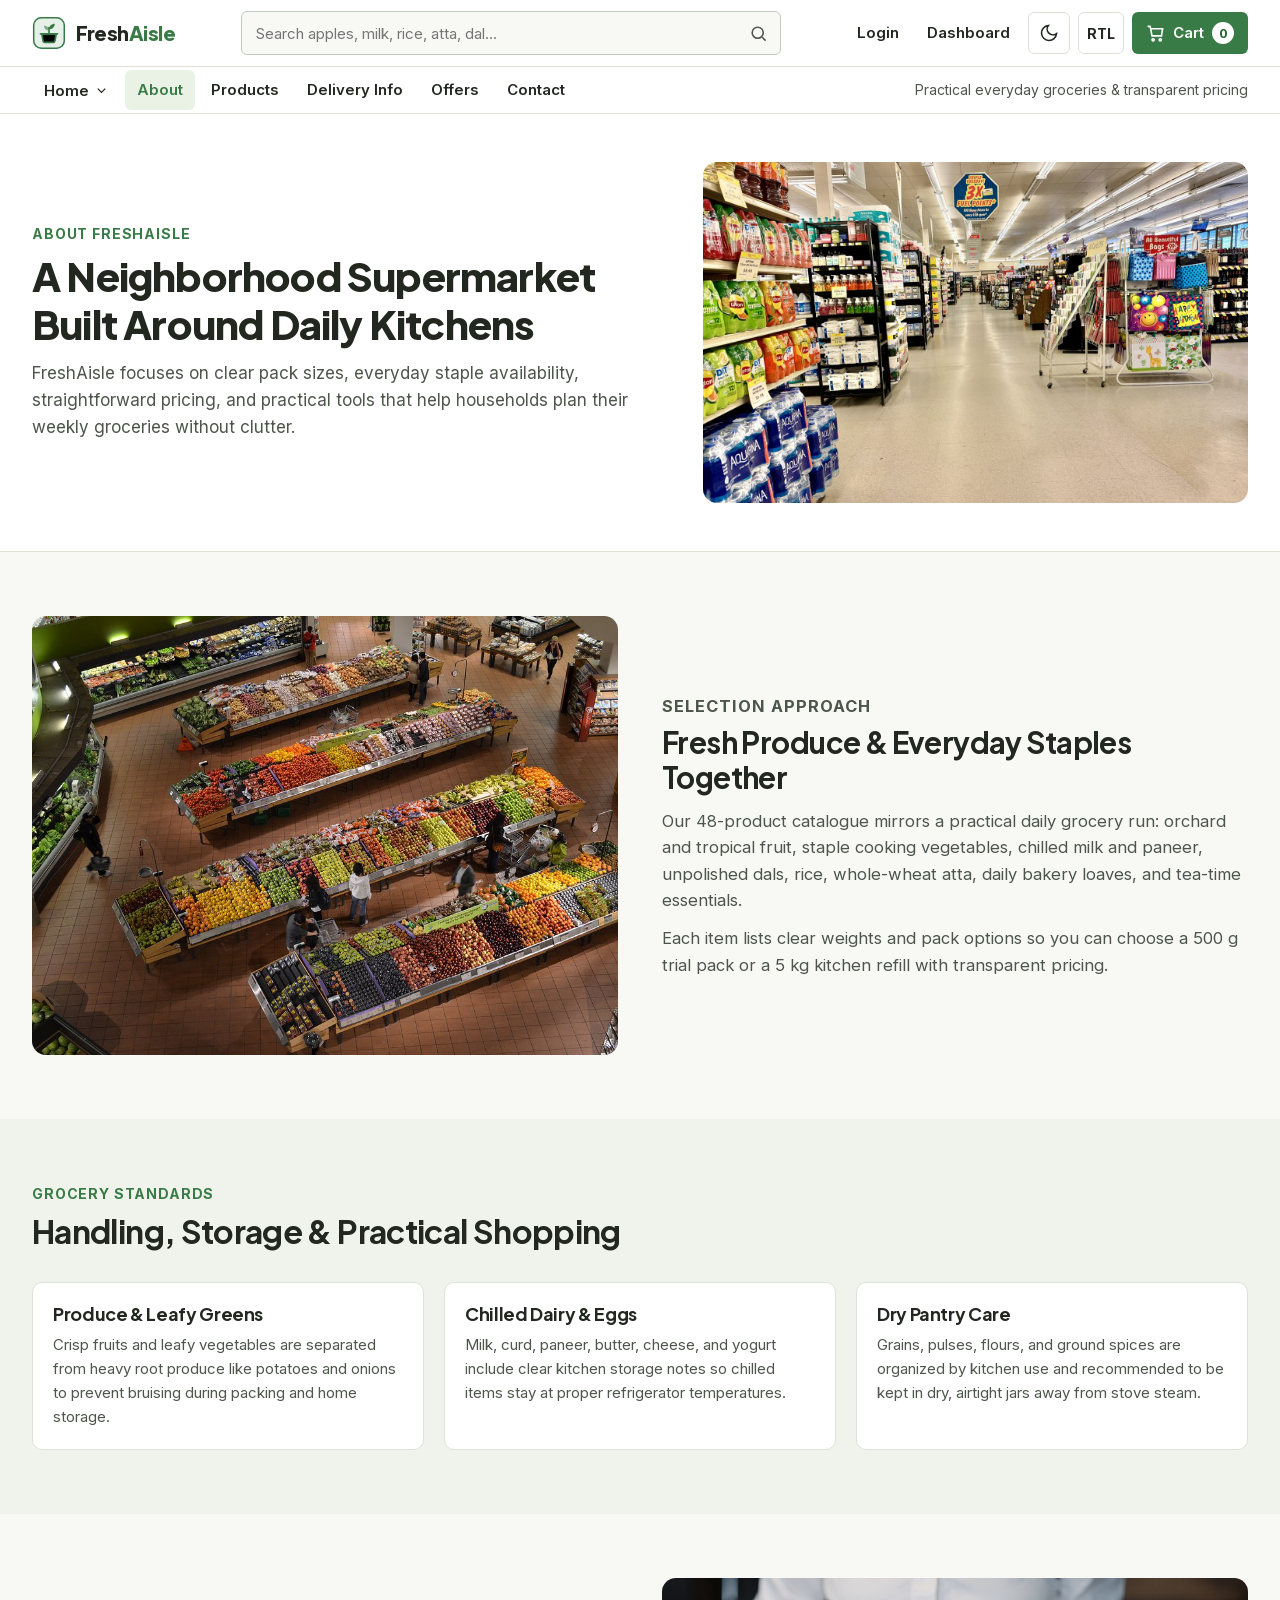
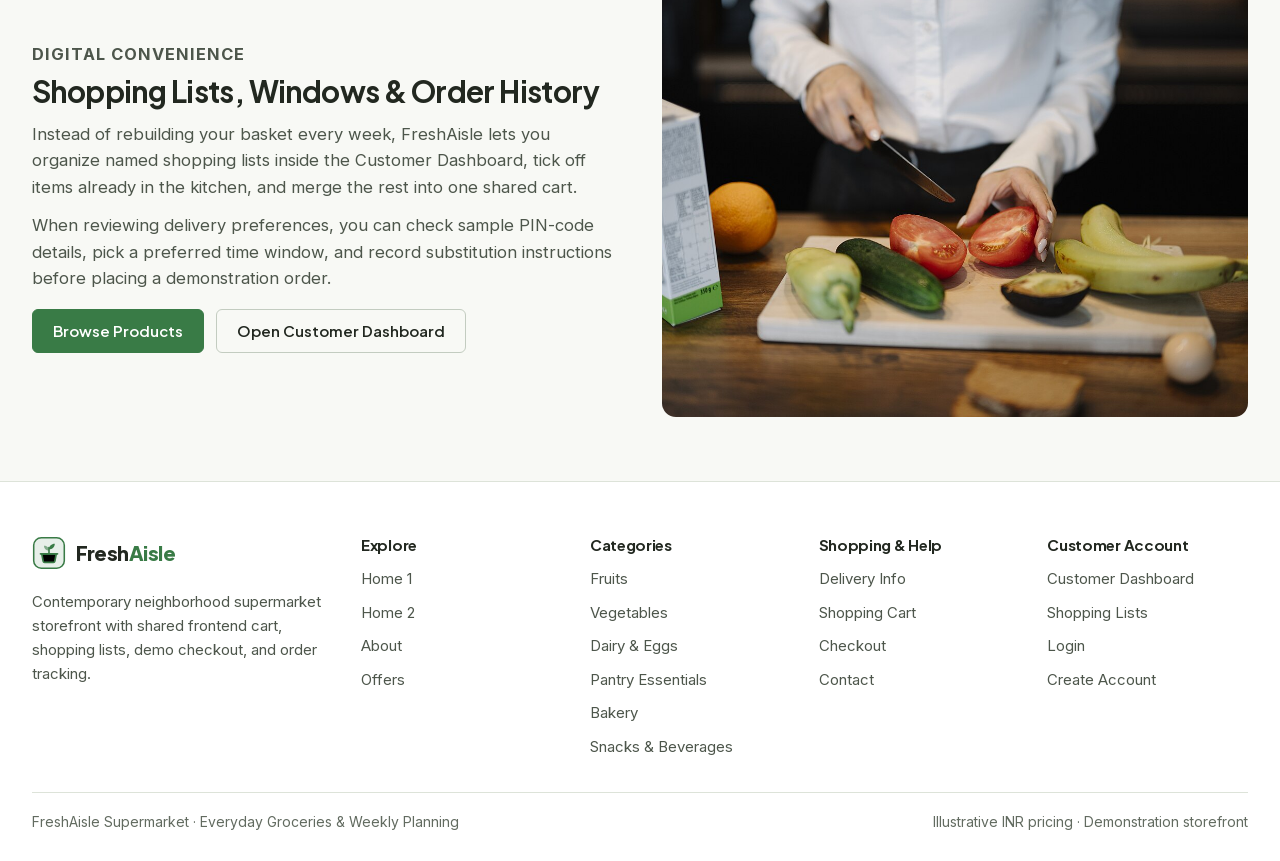
==== commit 3dabfee3: "Refine Home 1 & Home 2 merchandising, neutral charcoal dark mode, and centered auth pages" ====
--- a/pages/about.html
+++ b/pages/about.html
@@ -6,11 +6,11 @@
   <meta name="site-root" content=".." />
   <title>About | FreshAisle</title>
   <meta name="description" content="Learn how FreshAisle organizes fresh produce, everyday pantry essentials, careful grocery handling, and customer shopping tools." />
-  <link rel="icon" href="../assets/icons/favicon.svg?v=20261126" type="image/svg+xml" />
-  <link rel="stylesheet" href="../assets/css/fonts.css?v=20261126" />
-  <link rel="stylesheet" href="../assets/css/style.css?v=20261126" />
-  <link rel="stylesheet" href="../assets/css/dark-mode.css?v=20261126" />
-  <link rel="stylesheet" href="../assets/css/rtl.css?v=20261126" />
+  <link rel="icon" href="../assets/icons/favicon.svg?v=20261126b" type="image/svg+xml" />
+  <link rel="stylesheet" href="../assets/css/fonts.css?v=20261126b" />
+  <link rel="stylesheet" href="../assets/css/style.css?v=20261126b" />
+  <link rel="stylesheet" href="../assets/css/dark-mode.css?v=20261126b" />
+  <link rel="stylesheet" href="../assets/css/rtl.css?v=20261126b" />
   <script>
     (function(){try{var t=localStorage.getItem('freshaisle_theme');var d=localStorage.getItem('freshaisle_dir');if(t==='dark'||t==='light')document.documentElement.setAttribute('data-theme',t);if(d==='rtl'||d==='ltr')document.documentElement.setAttribute('dir',d);}catch(e){}})();
   </script>
@@ -26,7 +26,7 @@
             <svg viewBox="0 0 24 24" fill="none" stroke="currentColor" stroke-width="2" aria-hidden="true"><path d="M3 6h18M3 12h18M3 18h18"/></svg>
           </button>
           <a class="brand-mark" href="../index.html" aria-label="FreshAisle Home">
-            <svg class="brand-mark__icon" viewBox="0 0 40 40" aria-hidden="true"><use href="../assets/icons/brand-mark.svg?v=20261126#freshaisle-mark"></use></svg>
+            <svg class="brand-mark__icon" viewBox="0 0 40 40" aria-hidden="true"><use href="../assets/icons/brand-mark.svg?v=20261126b#freshaisle-mark"></use></svg>
             <span class="brand-mark__text">Fresh<span>Aisle</span></span>
           </a>
         </div>
@@ -94,7 +94,7 @@
   <aside class="mobile-drawer" id="mobileDrawer" aria-label="Mobile Navigation" aria-hidden="true">
     <div class="mobile-drawer__head">
       <a class="brand-mark" href="../index.html">
-        <svg class="brand-mark__icon" viewBox="0 0 40 40" aria-hidden="true"><use href="../assets/icons/brand-mark.svg?v=20261126#freshaisle-mark"></use></svg>
+        <svg class="brand-mark__icon" viewBox="0 0 40 40" aria-hidden="true"><use href="../assets/icons/brand-mark.svg?v=20261126b#freshaisle-mark"></use></svg>
         <span class="brand-mark__text">Fresh<span>Aisle</span></span>
       </a>
       <button type="button" class="mobile-drawer__close" id="mobileMenuClose" aria-label="Close navigation menu">
@@ -216,7 +216,7 @@
       <div class="footer-grid">
         <div>
           <a class="brand-mark" href="../index.html">
-            <svg class="brand-mark__icon" viewBox="0 0 40 40" aria-hidden="true"><use href="../assets/icons/brand-mark.svg?v=20261126#freshaisle-mark"></use></svg>
+            <svg class="brand-mark__icon" viewBox="0 0 40 40" aria-hidden="true"><use href="../assets/icons/brand-mark.svg?v=20261126b#freshaisle-mark"></use></svg>
             <span class="brand-mark__text">Fresh<span>Aisle</span></span>
           </a>
           <p class="footer-brand-desc">Contemporary neighborhood supermarket storefront with shared frontend cart, shopping lists, demo checkout, and order tracking.</p>
@@ -261,8 +261,8 @@
         </div>
       </div>
       <div class="footer-bottom">
-        <span>FreshAisle Supermarket · Frontend Storefront &amp; Customer Dashboard</span>
-        <span>Illustrative INR pricing &amp; browser-local demonstration state</span>
+        <span>FreshAisle Supermarket · Everyday Groceries &amp; Weekly Planning</span>
+        <span>Illustrative INR pricing · Demonstration storefront</span>
       </div>
     </div>
   </footer>
@@ -271,9 +271,9 @@
     <svg viewBox="0 0 24 24" fill="none" stroke="currentColor" stroke-width="2" aria-hidden="true"><path d="M18 15l-6-6-6 6"/></svg>
   </button>
 
-  <script defer src="../assets/js/site-config.js?v=20261126"></script>
-  <script defer src="../assets/js/products-data.js?v=20261126"></script>
-  <script defer src="../assets/js/store.js?v=20261126"></script>
-  <script defer src="../assets/js/main.js?v=20261126"></script>
+  <script defer src="../assets/js/site-config.js?v=20261126b"></script>
+  <script defer src="../assets/js/products-data.js?v=20261126b"></script>
+  <script defer src="../assets/js/store.js?v=20261126b"></script>
+  <script defer src="../assets/js/main.js?v=20261126b"></script>
 </body>
 </html>
--- a/assets/css/style.css
+++ b/assets/css/style.css
@@ -10,7 +10,7 @@
   --bg-surface: #FFFFFF;
   --bg-surface-muted: #EFF3EC;
   --bg-elevated: #FFFFFF;
-  --bg-dark-band: #1A231C;
+  --bg-dark-band: #141414;
 
   --text-primary: #222820;
   --text-secondary: #4D564B;
@@ -298,7 +298,7 @@
 }
 
 .btn--light-outline {
-  background-color: rgba(16, 20, 17, 0.38);
+  background-color: rgba(16, 16, 16, 0.42);
   color: #FFFFFF;
   border-color: rgba(255, 255, 255, 0.72);
 }
@@ -682,7 +682,7 @@
   position: fixed;
   inset: 0;
   z-index: 1090;
-  background-color: rgba(16, 20, 17, 0.56);
+  background-color: rgba(16, 16, 16, 0.56);
   opacity: 0;
   visibility: hidden;
   transition: opacity var(--t-med) var(--ease-out), visibility var(--t-med);
@@ -791,13 +791,31 @@
 }
 
 /* ==========================================================================
-   Home 1 — Compact Grocery Hero Slider
+   Home 1 — Coordinated Supermarket Promotional Campaign Hero
    ========================================================================== */
+.hero-campaign-section {
+  padding-block: clamp(16px, 2.4vw, 26px) 0;
+}
+
+.hero-campaign {
+  display: grid;
+  grid-template-columns: minmax(0, 1.85fr) minmax(0, 1fr);
+  gap: 16px;
+  align-items: stretch;
+}
+
+@media (max-width: 1024px) {
+  .hero-campaign {
+    grid-template-columns: minmax(0, 1fr);
+  }
+}
+
 .hero-supermarket {
   position: relative;
   overflow: hidden;
-  background-color: #162018;
-  min-height: clamp(380px, 52vw, 520px);
+  background-color: #141414;
+  border-radius: var(--radius-md);
+  min-height: clamp(330px, 36vw, 420px);
   display: flex;
   align-items: center;
 }
@@ -830,20 +848,21 @@
   inset: 0;
   background: linear-gradient(
     90deg,
-    rgba(16, 20, 17, 0.88) 0%,
-    rgba(16, 20, 17, 0.66) 50%,
-    rgba(16, 20, 17, 0.25) 100%
+    rgba(16, 16, 16, 0.90) 0%,
+    rgba(16, 16, 16, 0.66) 54%,
+    rgba(16, 16, 16, 0.24) 100%
   );
 }
 
 .hero-supermarket__inner {
   position: relative;
   z-index: 2;
-  padding-block: clamp(36px, 5vw, 60px);
+  padding: clamp(24px, 4vw, 42px);
+  width: 100%;
 }
 
 .hero-supermarket__content {
-  max-width: 600px;
+  max-width: 560px;
   color: #FFFFFF;
 }
 
@@ -854,25 +873,25 @@
   letter-spacing: 0.05em;
   text-transform: uppercase;
   color: #B9E2AF;
-  margin-bottom: 10px;
+  margin-bottom: 8px;
 }
 
 .hero-supermarket__title {
   color: #FFFFFF;
-  font-size: clamp(1.9rem, 3.8vw, 3rem);
+  font-size: clamp(1.75rem, 3.2vw, 2.55rem);
   font-weight: 800;
   line-height: 1.12;
 }
 
 .hero-supermarket__lead {
-  margin-top: 14px;
-  font-size: clamp(1rem, 1.4vw, 1.125rem);
-  color: #E7ECE4;
-  max-width: 52ch;
+  margin-top: 12px;
+  font-size: 1.03125rem;
+  color: #EDEDED;
+  max-width: 48ch;
 }
 
 .hero-actions {
-  margin-top: 22px;
+  margin-top: 18px;
   display: flex;
   flex-wrap: wrap;
   gap: 12px;
@@ -881,18 +900,18 @@
 .hero-controls {
   position: relative;
   z-index: 2;
-  margin-top: 24px;
+  margin-top: 20px;
   display: flex;
   align-items: center;
   gap: 12px;
 }
 
 .hero-arrow {
-  width: 38px;
-  height: 38px;
+  width: 36px;
+  height: 36px;
   border-radius: 50%;
   border: 1px solid rgba(255, 255, 255, 0.45);
-  background: rgba(16, 20, 17, 0.45);
+  background: rgba(16, 16, 16, 0.55);
   color: #FFFFFF;
   display: inline-flex;
   align-items: center;
@@ -928,6 +947,83 @@
 .hero-dot.is-active {
   width: 26px;
   background: #FFFFFF;
+}
+
+/* Complementary Retail Promo Stack beside Hero */
+.hero-promo-stack {
+  display: grid;
+  grid-template-rows: repeat(2, minmax(0, 1fr));
+  gap: 16px;
+}
+
+@media (max-width: 1024px) {
+  .hero-promo-stack {
+    grid-template-rows: auto;
+    grid-template-columns: repeat(2, minmax(0, 1fr));
+  }
+}
+
+@media (max-width: 600px) {
+  .hero-promo-stack {
+    grid-template-columns: minmax(0, 1fr);
+  }
+}
+
+.promo-tile {
+  display: grid;
+  grid-template-columns: minmax(0, 1fr) 112px;
+  gap: 14px;
+  align-items: center;
+  padding: 18px;
+  background-color: var(--bg-surface);
+  border: 1px solid var(--border-subtle);
+  border-radius: var(--radius-md);
+  transition: border-color var(--t-fast), box-shadow var(--t-fast);
+}
+
+.promo-tile:hover {
+  border-color: var(--accent);
+  box-shadow: var(--shadow-sm);
+}
+
+.promo-tile__kicker {
+  display: inline-block;
+  font-size: 0.8125rem;
+  font-weight: 700;
+  text-transform: uppercase;
+  letter-spacing: 0.04em;
+  color: var(--promo);
+  margin-bottom: 4px;
+}
+
+.promo-tile__title {
+  font-size: 1.15rem;
+  font-weight: 800;
+  line-height: 1.25;
+}
+
+.promo-tile__copy {
+  margin-top: 6px;
+  font-size: 0.9375rem;
+  color: var(--text-secondary);
+}
+
+.promo-tile__cta {
+  margin-top: 10px;
+  display: inline-flex;
+  align-items: center;
+  gap: 4px;
+  font-size: 0.9375rem;
+  font-weight: 700;
+  color: var(--accent);
+}
+
+.promo-tile__img {
+  width: 112px;
+  height: 112px;
+  border-radius: var(--radius-sm);
+  object-fit: cover;
+  background-color: var(--bg-surface-muted);
 }
 
 /* ==========================================================================
@@ -1324,12 +1420,12 @@
 }
 
 /* ==========================================================================
-   Home 1 — Distinct Section Layouts (Produce Split, Essentials, Pantry Ledger, Meal Collections, Shopping Tools)
+   Home 1 — Distinct Merchandising Sections (Produce Counter, Essentials Shelf, Pantry, Meal Board, Utility Strip)
    ========================================================================== */
 .produce-showcase {
   display: grid;
-  grid-template-columns: 1.05fr 1.35fr;
-  gap: 24px;
+  grid-template-columns: minmax(0, 0.92fr) minmax(0, 1.45fr);
+  gap: 16px;
   align-items: stretch;
 }
 
@@ -1343,8 +1439,8 @@
   position: relative;
   border-radius: var(--radius-md);
   overflow: hidden;
-  min-height: 340px;
-  background-color: #19221A;
+  min-height: 300px;
+  background-color: #141414;
   display: flex;
   align-items: flex-end;
 }
@@ -1360,32 +1456,32 @@
 .produce-feature-card__scrim {
   position: absolute;
   inset: 0;
-  background: linear-gradient(180deg, rgba(16, 20, 17, 0.08) 25%, rgba(16, 20, 17, 0.88) 100%);
+  background: linear-gradient(180deg, rgba(16, 16, 16, 0.08) 25%, rgba(16, 16, 16, 0.90) 100%);
 }
 
 .produce-feature-card__content {
   position: relative;
   z-index: 2;
-  padding: 24px;
+  padding: 22px;
   color: #FFFFFF;
 }
 
 .produce-feature-card__content h3 {
   color: #FFFFFF;
-  font-size: 1.5rem;
+  font-size: 1.45rem;
 }
 
 .produce-feature-card__content p {
   margin-top: 8px;
-  color: #E7ECE4;
-  font-size: 1rem;
-  margin-bottom: 16px;
+  color: #EDEDED;
+  font-size: 0.96875rem;
+  margin-bottom: 14px;
 }
 
 .produce-mini-grid {
   display: grid;
   grid-template-columns: repeat(2, minmax(0, 1fr));
-  gap: 16px;
+  gap: 14px;
 }
 
 @media (max-width: 520px) {
@@ -1394,39 +1490,42 @@
   }
 }
 
-/* Compact Horizontal Staple Card (Everyday Essentials) */
-.compact-row-grid {
+/* Everyday Essentials — Divided Supermarket Quick-Restock Shelf */
+.essentials-shelf {
   display: grid;
   grid-template-columns: repeat(3, minmax(0, 1fr));
-  gap: 16px;
-}
-
-@media (max-width: 1024px) {
-  .compact-row-grid {
-    grid-template-columns: repeat(2, minmax(0, 1fr));
-  }
-}
-
-@media (max-width: 600px) {
-  .compact-row-grid {
-    grid-template-columns: minmax(0, 1fr);
-  }
-}
-
-.staple-card {
-  display: grid;
-  grid-template-columns: 96px minmax(0, 1fr);
-  gap: 14px;
-  align-items: center;
-  padding: 12px;
   background-color: var(--bg-surface);
   border: 1px solid var(--border-subtle);
-  border-radius: var(--radius-sm);
+  border-radius: var(--radius-md);
+  overflow: hidden;
+}
+
+@media (max-width: 1024px) {
+  .essentials-shelf {
+    grid-template-columns: repeat(2, minmax(0, 1fr));
+  }
+}
+
+@media (max-width: 600px) {
+  .essentials-shelf {
+    grid-template-columns: minmax(0, 1fr);
+  }
+}
+
+.staple-card {
+  display: grid;
+  grid-template-columns: 88px minmax(0, 1fr);
+  gap: 14px;
+  align-items: center;
+  padding: 16px;
+  background-color: var(--bg-surface);
+  border-inline-end: 1px solid var(--border-subtle);
+  border-bottom: 1px solid var(--border-subtle);
 }
 
 .staple-card__img {
-  width: 96px;
-  height: 84px;
+  width: 88px;
+  height: 76px;
   border-radius: var(--radius-xs);
   overflow: hidden;
   background: var(--bg-surface-muted);
@@ -1467,7 +1566,7 @@
 .pantry-led-grid {
   display: grid;
   grid-template-columns: repeat(4, minmax(0, 1fr));
-  gap: 18px;
+  gap: 16px;
 }
 
 @media (max-width: 1024px) {
@@ -1485,8 +1584,9 @@
 .pantry-shelf-card {
   background-color: var(--bg-surface);
   border: 1px solid var(--border-subtle);
+  border-top: 3px solid var(--accent);
   border-radius: var(--radius-sm);
-  padding: 18px;
+  padding: 16px;
   display: flex;
   flex-direction: column;
   gap: 12px;
@@ -1499,8 +1599,8 @@
 }
 
 .pantry-shelf-card__thumb {
-  width: 60px;
-  height: 60px;
+  width: 56px;
+  height: 56px;
   border-radius: var(--radius-xs);
   object-fit: cover;
   flex-shrink: 0;
@@ -1531,120 +1631,158 @@
   font-size: 0.9375rem;
 }
 
-/* Meal Collection Cards */
-.meal-grid {
+/* Shop by Meal — Food-Led Horizontal Merchandising Board */
+.meal-board {
+  display: grid;
+  grid-template-columns: repeat(2, minmax(0, 1fr));
+  gap: 18px;
+}
+
+@media (max-width: 880px) {
+  .meal-board {
+    grid-template-columns: minmax(0, 1fr);
+  }
+}
+
+.meal-row-card {
+  display: grid;
+  grid-template-columns: 180px minmax(0, 1fr);
+  background-color: var(--bg-surface);
+  border: 1px solid var(--border-subtle);
+  border-radius: var(--radius-md);
+  overflow: hidden;
+}
+
+@media (max-width: 540px) {
+  .meal-row-card {
+    grid-template-columns: minmax(0, 1fr);
+  }
+}
+
+.meal-row-card__media {
+  position: relative;
+  min-height: 170px;
+  background-color: var(--bg-surface-muted);
+}
+
+@media (max-width: 540px) {
+  .meal-row-card__media {
+    aspect-ratio: 16 / 9;
+    min-height: 0;
+  }
+}
+
+.meal-row-card__media img {
+  width: 100%;
+  height: 100%;
+  object-fit: cover;
+}
+
+.meal-row-card__body {
+  padding: 16px 18px;
+  display: flex;
+  flex-direction: column;
+  gap: 8px;
+}
+
+.meal-row-card__body h3 {
+  font-size: 1.1875rem;
+}
+
+.meal-row-card__body p {
+  font-size: 0.9375rem;
+  color: var(--text-secondary);
+}
+
+.meal-row-card__chips {
+  display: flex;
+  flex-wrap: wrap;
+  gap: 6px;
+  margin-top: 2px;
+}
+
+.meal-ing-btn {
+  padding: 4px 9px;
+  border-radius: 999px;
+  border: 1px solid var(--border-subtle);
+  background-color: var(--bg-page);
+  font-size: 0.875rem;
+  font-weight: 600;
+}
+
+.meal-ing-btn:hover {
+  border-color: var(--accent);
+  color: var(--accent);
+}
+
+.meal-row-card__foot {
+  margin-top: auto;
+  padding-top: 8px;
+  display: flex;
+  flex-wrap: wrap;
+  align-items: center;
+  gap: 10px;
+}
+
+/* Shopping Made Easier — Compact Customer Utility Strip */
+.tools-strip {
   display: grid;
   grid-template-columns: repeat(4, minmax(0, 1fr));
-  gap: 20px;
+  gap: 14px;
 }
 
 @media (max-width: 1024px) {
-  .meal-grid {
+  .tools-strip {
     grid-template-columns: repeat(2, minmax(0, 1fr));
   }
 }
 
 @media (max-width: 540px) {
-  .meal-grid {
+  .tools-strip {
     grid-template-columns: minmax(0, 1fr);
   }
 }
 
-.meal-card {
-  display: flex;
-  flex-direction: column;
+.tool-strip-item {
+  display: flex;
+  align-items: flex-start;
+  gap: 12px;
+  padding: 16px;
   background-color: var(--bg-surface);
   border: 1px solid var(--border-subtle);
   border-radius: var(--radius-sm);
-  overflow: hidden;
-}
-
-.meal-card__media {
-  aspect-ratio: 16 / 10;
-  overflow: hidden;
-}
-
-.meal-card__media img {
-  width: 100%;
-  height: 100%;
-  object-fit: cover;
-}
-
-.meal-card__body {
-  padding: 16px;
-  display: flex;
-  flex-direction: column;
-  flex: 1;
-}
-
-.meal-card__body h3 {
-  font-size: 1.125rem;
-}
-
-.meal-card__body p {
-  margin-top: 6px;
-  font-size: 0.9375rem;
-  color: var(--text-secondary);
-  margin-bottom: 14px;
-}
-
-.meal-card__body .btn {
-  margin-top: auto;
-}
-
-/* Shopping Tools Strip */
-.feature-tools-grid {
-  display: grid;
-  grid-template-columns: repeat(4, minmax(0, 1fr));
-  gap: 18px;
-}
-
-@media (max-width: 1024px) {
-  .feature-tools-grid {
-    grid-template-columns: repeat(2, minmax(0, 1fr));
-  }
-}
-
-@media (max-width: 540px) {
-  .feature-tools-grid {
-    grid-template-columns: minmax(0, 1fr);
-  }
-}
-
-.tool-card {
-  background-color: var(--bg-surface);
-  border: 1px solid var(--border-subtle);
-  border-radius: var(--radius-sm);
-  padding: 20px;
-  display: flex;
-  flex-direction: column;
-  gap: 10px;
+  transition: border-color var(--t-fast);
+}
+
+.tool-strip-item:hover {
+  border-color: var(--accent);
 }
 
 .tool-card__icon {
-  width: 40px;
-  height: 40px;
-  border-radius: var(--radius-xs);
+  width: 38px;
+  height: 38px;
+  border-radius: 50%;
   background-color: var(--accent-soft);
   color: var(--accent);
   display: inline-flex;
   align-items: center;
   justify-content: center;
+  flex-shrink: 0;
 }
 
 .tool-card__icon svg {
-  width: 20px;
-  height: 20px;
-}
-
-.tool-card h3 {
-  font-size: 1.125rem;
-}
-
-.tool-card p {
+  width: 19px;
+  height: 19px;
+}
+
+.tool-strip-item h3 {
+  font-size: 1.0625rem;
+}
+
+.tool-strip-item p {
+  margin-top: 4px;
   font-size: 0.9375rem;
   color: var(--text-secondary);
-  flex: 1;
 }
 
 /* Delivery Banner CTA */
@@ -1652,7 +1790,7 @@
   background-color: var(--bg-dark-band);
   color: var(--text-on-dark);
   border-radius: var(--radius-md);
-  padding: clamp(24px, 4vw, 44px);
+  padding: clamp(24px, 4vw, 40px);
   display: grid;
   grid-template-columns: 1.3fr 1fr;
   gap: 28px;
@@ -1689,114 +1827,108 @@
 }
 
 /* ==========================================================================
-   Home 2 — "Your Week, Sorted" Distinct Design Language
+   Home 2 — "Your Week, Sorted" Household Planning Design Language
    ========================================================================== */
-.home2-hero {
+.home2-masthead {
   background-color: var(--bg-surface);
   border-bottom: 1px solid var(--border-subtle);
-  padding-block: clamp(32px, 5vw, 56px);
-}
-
-.home2-hero__grid {
-  display: grid;
-  grid-template-columns: 1fr 1.08fr;
-  gap: clamp(24px, 4vw, 48px);
-  align-items: center;
-}
-
-.home2-hero__media {
+  padding-block: clamp(24px, 3.5vw, 40px);
+}
+
+.home2-masthead__top {
+  display: flex;
+  flex-wrap: wrap;
+  align-items: flex-end;
+  justify-content: space-between;
+  gap: 16px 28px;
+  margin-bottom: 20px;
+}
+
+.home2-masthead__title {
+  font-size: clamp(2rem, 3.6vw, 2.9rem);
+  font-weight: 800;
+}
+
+.home2-masthead__lead {
+  max-width: 56ch;
+  font-size: 1.0625rem;
+  color: var(--text-secondary);
+}
+
+.home2-masthead__banner {
+  position: relative;
   border-radius: var(--radius-md);
   overflow: hidden;
-  aspect-ratio: 4 / 3;
-}
-
-.home2-hero__media img {
+  min-height: clamp(250px, 28vw, 340px);
+  background-color: #141414;
+  display: flex;
+  align-items: flex-end;
+}
+
+.home2-masthead__banner img {
+  position: absolute;
+  inset: 0;
   width: 100%;
   height: 100%;
   object-fit: cover;
 }
 
-.home2-hero__title {
-  font-size: clamp(2rem, 3.8vw, 3.1rem);
-  font-weight: 800;
-}
-
-.home2-hero__lead {
-  margin-top: 14px;
-  font-size: 1.0625rem;
-  color: var(--text-secondary);
-  max-width: 52ch;
-}
-
-.home2-quick-links {
-  margin-top: 22px;
-  display: grid;
-  grid-template-columns: repeat(2, minmax(0, 1fr));
+.home2-masthead__banner::after {
+  content: "";
+  position: absolute;
+  inset: 0;
+  background: linear-gradient(180deg, rgba(16, 16, 16, 0.12) 20%, rgba(16, 16, 16, 0.88) 100%);
+}
+
+.home2-plan-bar {
+  position: relative;
+  z-index: 2;
+  width: 100%;
+  padding: clamp(16px, 2.5vw, 24px);
+  display: grid;
+  grid-template-columns: repeat(4, minmax(0, 1fr));
+  gap: 12px;
+}
+
+@media (max-width: 960px) {
+  .home2-plan-bar {
+    grid-template-columns: repeat(2, minmax(0, 1fr));
+  }
+}
+
+@media (max-width: 520px) {
+  .home2-plan-bar {
+    grid-template-columns: minmax(0, 1fr);
+  }
+}
+
+.home2-plan-pill {
+  display: flex;
+  align-items: center;
+  justify-content: space-between;
   gap: 10px;
-}
-
-@media (max-width: 520px) {
-  .home2-quick-links {
-    grid-template-columns: minmax(0, 1fr);
-  }
-}
-
-.home2-quick-link {
-  display: flex;
-  align-items: center;
-  justify-content: space-between;
-  padding: 10px 14px;
-  background-color: var(--bg-page);
-  border: 1px solid var(--border-subtle);
-  border-radius: var(--radius-xs);
-  font-weight: 600;
-  font-size: 0.9375rem;
-}
-
-.home2-quick-link:hover {
+  padding: 12px 14px;
+  border-radius: var(--radius-sm);
+  background-color: rgba(255, 255, 255, 0.95);
+  color: #222820;
+  font-weight: 700;
+  font-size: 0.9375rem;
+  transition: transform var(--t-fast), background-color var(--t-fast);
+}
+
+.home2-plan-pill:hover {
+  background-color: #E9F2E5;
+  transform: translateY(-1px);
+}
+
+html[data-theme="dark"] .home2-plan-pill {
+  background-color: rgba(25, 25, 25, 0.94);
+  color: #F4F4F4;
+  border: 1px solid #3C3C3C;
+}
+
+html[data-theme="dark"] .home2-plan-pill:hover {
   border-color: var(--accent);
-  background-color: var(--accent-soft);
-}
-
-@media (max-width: 1024px) {
-  .home2-hero {
-    position: relative;
-    padding-block: clamp(44px, 7vw, 72px);
-    background-color: #162018;
-    border-bottom: 0;
-  }
-  .home2-hero__grid {
-    grid-template-columns: minmax(0, 1fr);
-  }
-  .home2-hero__media {
-    position: absolute;
-    inset: 0;
-    border-radius: 0;
-    aspect-ratio: auto;
-    z-index: 0;
-  }
-  .home2-hero__media::after {
-    content: "";
-    position: absolute;
-    inset: 0;
-    background: linear-gradient(90deg, rgba(16, 20, 17, 0.90) 0%, rgba(16, 20, 17, 0.72) 56%, rgba(16, 20, 17, 0.45) 100%);
-  }
-  .home2-hero__content {
-    position: relative;
-    z-index: 2;
-    color: #FFFFFF;
-  }
-  .home2-hero__title,
-  .home2-hero .section-kicker {
-    color: #FFFFFF;
-  }
-  .home2-hero__lead {
-    color: #E7ECE4;
-  }
-  .home2-quick-link {
-    background-color: rgba(255, 255, 255, 0.94);
-    color: #222820;
-  }
 }
 
 /* Interactive Weekly Basket Builder (Home 2) */
@@ -1804,9 +1936,9 @@
   background-color: var(--bg-surface);
   border: 1px solid var(--border-subtle);
   border-radius: var(--radius-md);
-  padding: clamp(16px, 3vw, 30px);
-  display: grid;
-  grid-template-columns: minmax(0, 1.5fr) minmax(0, 1fr);
+  padding: clamp(16px, 3vw, 28px);
+  display: grid;
+  grid-template-columns: minmax(0, 1.55fr) minmax(0, 1fr);
   gap: 24px;
   align-items: start;
 }
@@ -1821,11 +1953,19 @@
   }
 }
 
+.basket-builder__bar {
+  display: flex;
+  flex-wrap: wrap;
+  align-items: center;
+  justify-content: space-between;
+  gap: 10px;
+  margin-bottom: 14px;
+}
+
 .basket-builder__tabs {
   display: flex;
   flex-wrap: wrap;
   gap: 8px;
-  margin-bottom: 16px;
 }
 
 .chip-tab {
@@ -1856,7 +1996,7 @@
   flex-wrap: wrap;
   align-items: center;
   justify-content: space-between;
-  gap: 10px 12px;
+  gap: 10px 14px;
   padding: 10px 12px;
   border: 1px solid var(--border-subtle);
   border-radius: var(--radius-xs);
@@ -1869,7 +2009,7 @@
   align-items: center;
   gap: 10px;
   cursor: pointer;
-  flex: 1 1 180px;
+  flex: 1 1 190px;
   min-width: 0;
 }
 
@@ -1888,6 +2028,42 @@
   flex-shrink: 0;
 }
 
+.basket-check-row__controls {
+  display: flex;
+  align-items: center;
+  gap: 12px;
+}
+
+.basket-qty-mini {
+  display: inline-flex;
+  align-items: center;
+  border: 1px solid var(--border-strong);
+  border-radius: var(--radius-xs);
+  background-color: var(--bg-surface);
+  overflow: hidden;
+}
+
+.basket-qty-mini button {
+  width: 30px;
+  height: 32px;
+  border: 0;
+  background: transparent;
+  font-weight: 700;
+}
+
+.basket-qty-mini button:hover {
+  background-color: var(--accent-soft);
+  color: var(--accent);
+}
+
+.basket-qty-mini span {
+  min-width: 24px;
+  text-align: center;
+  font-size: 0.9375rem;
+  font-weight: 700;
+  font-variant-numeric: tabular-nums;
+}
+
 .basket-summary-panel {
   background-color: var(--bg-surface-muted);
   border: 1px solid var(--border-subtle);
@@ -1904,6 +2080,191 @@
   font-variant-numeric: tabular-nums;
 }
 
+/* Home 2 — Meal Shelf Pairing, Produce Pair & Planning Boards */
+.morning-pairing {
+  display: grid;
+  grid-template-columns: minmax(0, 0.95fr) minmax(0, 1.35fr);
+  gap: 20px;
+  align-items: stretch;
+}
+
+@media (max-width: 900px) {
+  .morning-pairing {
+    grid-template-columns: minmax(0, 1fr);
+  }
+}
+
+.morning-feature {
+  position: relative;
+  border-radius: var(--radius-md);
+  overflow: hidden;
+  min-height: 280px;
+  background-color: #141414;
+  display: flex;
+  align-items: flex-end;
+}
+
+.morning-feature img {
+  position: absolute;
+  inset: 0;
+  width: 100%;
+  height: 100%;
+  object-fit: cover;
+}
+
+.morning-feature::after {
+  content: "";
+  position: absolute;
+  inset: 0;
+  background: linear-gradient(180deg, rgba(16, 16, 16, 0.08) 25%, rgba(16, 16, 16, 0.90) 100%);
+}
+
+.morning-feature__body {
+  position: relative;
+  z-index: 2;
+  padding: 22px;
+  color: #FFFFFF;
+}
+
+.morning-feature__body h3 {
+  color: #FFFFFF;
+  font-size: 1.35rem;
+}
+
+.morning-feature__body p {
+  margin-top: 6px;
+  margin-bottom: 14px;
+  color: #EDEDED;
+  font-size: 0.96875rem;
+}
+
+.shelf-stack {
+  display: grid;
+  grid-template-columns: repeat(2, minmax(0, 1fr));
+  gap: 12px;
+}
+
+@media (max-width: 600px) {
+  .shelf-stack {
+    grid-template-columns: minmax(0, 1fr);
+  }
+}
+
+.planning-board-grid {
+  display: grid;
+  grid-template-columns: repeat(2, minmax(0, 1fr));
+  gap: 20px;
+}
+
+@media (max-width: 860px) {
+  .planning-board-grid {
+    grid-template-columns: minmax(0, 1fr);
+  }
+}
+
+.planning-board {
+  background-color: var(--bg-surface);
+  border: 1px solid var(--border-subtle);
+  border-radius: var(--radius-md);
+  overflow: hidden;
+  display: flex;
+  flex-direction: column;
+}
+
+.planning-board__head {
+  display: grid;
+  grid-template-columns: 120px minmax(0, 1fr);
+  gap: 16px;
+  align-items: center;
+  padding: 16px;
+  border-bottom: 1px solid var(--border-subtle);
+  background-color: var(--bg-surface-muted);
+}
+
+.planning-board__head img {
+  width: 120px;
+  height: 88px;
+  border-radius: var(--radius-xs);
+  object-fit: cover;
+}
+
+.planning-board__rows {
+  padding: 14px 16px;
+  display: grid;
+  gap: 10px;
+}
+
+.planning-board__row {
+  display: flex;
+  align-items: center;
+  justify-content: space-between;
+  gap: 10px;
+  padding-bottom: 8px;
+  border-bottom: 1px solid var(--border-subtle);
+  font-size: 0.9375rem;
+}
+
+.planning-board__row:last-child {
+  border-bottom: 0;
+  padding-bottom: 0;
+}
+
+.planning-board__foot {
+  margin-top: auto;
+  padding: 14px 16px;
+  border-top: 1px solid var(--border-subtle);
+  display: flex;
+  flex-wrap: wrap;
+  gap: 10px;
+}
+
+.pantry-ledger-grid {
+  display: grid;
+  grid-template-columns: repeat(4, minmax(0, 1fr));
+  gap: 14px;
+}
+
+@media (max-width: 1024px) {
+  .pantry-ledger-grid {
+    grid-template-columns: repeat(2, minmax(0, 1fr));
+  }
+}
+
+@media (max-width: 540px) {
+  .pantry-ledger-grid {
+    grid-template-columns: minmax(0, 1fr);
+  }
+}
+
+.planner-invite-band {
+  background-color: var(--bg-surface);
+  border: 1px solid var(--border-subtle);
+  border-radius: var(--radius-md);
+  padding: clamp(20px, 3vw, 32px);
+  display: grid;
+  grid-template-columns: minmax(0, 1.35fr) minmax(0, 0.9fr);
+  gap: 24px;
+  align-items: center;
+}
+
+@media (max-width: 820px) {
+  .planner-invite-band {
+    grid-template-columns: minmax(0, 1fr);
+  }
+}
+
+.planner-invite-band__media {
+  aspect-ratio: 16 / 10;
+  border-radius: var(--radius-sm);
+  overflow: hidden;
+}
+
+.planner-invite-band__media img {
+  width: 100%;
+  height: 100%;
+  object-fit: cover;
+}
+
 /* Interior Page Hero (About, Delivery, Offers, Contact, Products) */
 .page-hero {
   background-color: var(--bg-surface);
@@ -1945,7 +2306,7 @@
 @media (max-width: 1024px) {
   .page-hero--banner-mobile {
     position: relative;
-    background-color: #162018;
+    background-color: #141414;
     border-bottom: 0;
     padding-block: clamp(36px, 6vw, 56px);
   }
@@ -1962,7 +2323,7 @@
     content: "";
     position: absolute;
     inset: 0;
-    background: linear-gradient(90deg, rgba(16, 20, 17, 0.90) 0%, rgba(16, 20, 17, 0.72) 58%, rgba(16, 20, 17, 0.45) 100%);
+    background: linear-gradient(90deg, rgba(16, 16, 16, 0.90) 0%, rgba(16, 16, 16, 0.72) 58%, rgba(16, 16, 16, 0.45) 100%);
   }
   .page-hero--banner-mobile .page-hero__content {
     position: relative;
@@ -1974,7 +2335,7 @@
     color: #FFFFFF;
   }
   .page-hero--banner-mobile .page-hero__lead {
-    color: #E7ECE4;
+    color: #EDEDED;
   }
 }
 
@@ -2326,7 +2687,7 @@
 }
 
 .fa-dialog::backdrop {
-  background-color: rgba(16, 20, 17, 0.62);
+  background-color: rgba(16, 16, 16, 0.62);
 }
 
 .fa-dialog__box {
--- a/assets/css/dark-mode.css
+++ b/assets/css/dark-mode.css
@@ -1,74 +1,113 @@
 /* ==========================================================================
-   FreshAisle — Dark Mode (Genuinely Dark Charcoal, Not Green-Tinted Light Mode)
+   FreshAisle — Dark Mode (Pure Neutral Charcoal System, Green Reserved for Accents)
    ========================================================================== */
 
 html[data-theme="dark"] {
-  --bg-page: #101411;
-  --bg-surface: #171D18;
-  --bg-surface-muted: #1C231D;
-  --bg-elevated: #222B24;
-  --bg-dark-band: #141A15;
-
-  --text-primary: #F2F4F0;
-  --text-secondary: #C1C9BE;
-  --text-muted: #98A296;
-  --text-on-dark: #F2F4F0;
-  --text-on-dark-muted: #C1C9BE;
-
-  --accent: #9AC88F;
-  --accent-hover: #B2DA9E;
-  --accent-soft: rgba(154, 200, 143, 0.14);
-  --accent-border: rgba(154, 200, 143, 0.42);
+  --bg-page: #101010;
+  --bg-surface: #191919;
+  --bg-surface-muted: #202020;
+  --bg-elevated: #292929;
+  --bg-dark-band: #141414;
+
+  --text-primary: #F4F4F4;
+  --text-secondary: #C4C4C4;
+  --text-muted: #A0A0A0;
+  --text-on-dark: #F4F4F4;
+  --text-on-dark-muted: #C4C4C4;
+
+  --accent: #68B876;
+  --accent-hover: #82C98E;
+  --accent-soft: rgba(104, 184, 118, 0.14);
+  --accent-border: rgba(104, 184, 118, 0.42);
 
   --promo: #F07E5A;
-  --promo-soft: rgba(240, 126, 90, 0.15);
-
-  --border-subtle: rgba(255, 255, 255, 0.11);
-  --border-strong: rgba(255, 255, 255, 0.23);
-  --header-bg: rgba(16, 20, 17, 0.92);
-
-  --shadow-sm: 0 2px 10px rgba(0, 0, 0, 0.36);
-  --shadow-md: 0 12px 28px rgba(0, 0, 0, 0.46);
-  --shadow-lg: 0 22px 54px rgba(0, 0, 0, 0.65);
+  --promo-soft: rgba(240, 126, 90, 0.16);
+
+  --border-subtle: #2C2C2C;
+  --border-strong: #3C3C3C;
+  --header-bg: rgba(16, 16, 16, 0.94);
+
+  --shadow-sm: 0 2px 10px rgba(0, 0, 0, 0.42);
+  --shadow-md: 0 12px 28px rgba(0, 0, 0, 0.54);
+  --shadow-lg: 0 22px 54px rgba(0, 0, 0, 0.72);
+}
+
+html[data-theme="dark"] .header-nav-bar,
+html[data-theme="dark"] .site-footer,
+html[data-theme="dark"] .page-hero,
+html[data-theme="dark"] .dash-sidebar,
+html[data-theme="dark"] .dash-mobile-header {
+  background-color: #191919;
+}
+
+html[data-theme="dark"] .header-search {
+  background-color: #141414;
+  border-color: #343434;
+}
+
+html[data-theme="dark"] .header-search:focus-within {
+  background-color: #202020;
+  border-color: var(--accent);
+}
+
+html[data-theme="dark"] .icon-control,
+html[data-theme="dark"] .mobile-menu-btn,
+html[data-theme="dark"] .mobile-drawer__close,
+html[data-theme="dark"] .fa-dialog__close,
+html[data-theme="dark"] .carousel-btn {
+  background-color: #202020;
+  border-color: #343434;
+  color: #F4F4F4;
 }
 
 html[data-theme="dark"] .btn--primary {
-  background-color: #9AC88F;
-  border-color: #9AC88F;
-  color: #101411;
+  background-color: #54A663;
+  border-color: #54A663;
+  color: #0D0D0D;
 }
 
 html[data-theme="dark"] .btn--primary:hover {
-  background-color: #B2DA9E;
-  border-color: #B2DA9E;
+  background-color: #6CC07B;
+  border-color: #6CC07B;
+}
+
+html[data-theme="dark"] .btn--outline {
+  border-color: #3C3C3C;
+  color: #F4F4F4;
+}
+
+html[data-theme="dark"] .btn--outline:hover {
+  border-color: var(--accent);
+  color: var(--accent-hover);
+  background-color: var(--accent-soft);
 }
 
 html[data-theme="dark"] .cart-pill {
-  background-color: #9AC88F;
-  color: #101411;
+  background-color: #54A663;
+  color: #0D0D0D;
 }
 
 html[data-theme="dark"] .cart-pill:hover {
-  background-color: #B2DA9E;
+  background-color: #6CC07B;
 }
 
 html[data-theme="dark"] .cart-pill__count {
-  background-color: #101411;
-  color: #9AC88F;
+  background-color: #101010;
+  color: #82C98E;
 }
 
 html[data-theme="dark"] .qty-stepper {
-  border-color: #9AC88F;
-  background-color: rgba(154, 200, 143, 0.14);
+  border-color: var(--accent);
+  background-color: var(--accent-soft);
 }
 
 html[data-theme="dark"] .qty-stepper__btn {
-  color: #B2DA9E;
+  color: var(--accent-hover);
 }
 
 html[data-theme="dark"] .qty-stepper__btn:hover {
-  background-color: #9AC88F;
-  color: #101411;
+  background-color: var(--accent);
+  color: #101010;
 }
 
 html[data-theme="dark"] .product-card__badge {
@@ -76,19 +115,51 @@
   color: #FFFFFF;
 }
 
+html[data-theme="dark"] .chip-tab {
+  background-color: #202020;
+  border-color: #343434;
+  color: #F4F4F4;
+}
+
 html[data-theme="dark"] .chip-tab.is-active,
-html[data-theme="dark"] .chip-tab[aria-pressed="true"] {
-  background-color: #9AC88F;
-  border-color: #9AC88F;
-  color: #101411;
+html[data-theme="dark"] .chip-tab[aria-pressed="true"],
+html[data-theme="dark"] .cat-tab.is-active {
+  background-color: #54A663;
+  border-color: #54A663;
+  color: #0D0D0D;
+}
+
+html[data-theme="dark"] .v-select-panel {
+  background-color: #292929;
+  border-color: #3E3E3E;
 }
 
 html[data-theme="dark"] .v-select-option[aria-selected="true"] {
-  color: #9AC88F;
+  color: var(--accent-hover);
+}
+
+html[data-theme="dark"] .variant-chip {
+  background-color: #202020;
+  border-color: #343434;
 }
 
 html[data-theme="dark"] .variant-chip.is-selected {
-  color: #B2DA9E;
+  border-color: var(--accent);
+  color: var(--accent-hover);
+}
+
+html[data-theme="dark"] .delivery-meter {
+  background-color: #202020;
+  border: 1px solid #343434;
+}
+
+html[data-theme="dark"] .delivery-meter__bar {
+  background-color: #343434;
+}
+
+html[data-theme="dark"] .notice-box {
+  background-color: #202020;
+  border-color: #3C3C3C;
 }
 
 html[data-theme="dark"] .form-error {
@@ -107,11 +178,25 @@
 }
 
 html[data-theme="dark"] .fa-toast {
-  background-color: #2A352C;
-  border: 1px solid var(--border-strong);
+  background-color: #292929;
+  color: #F4F4F4;
+  border: 1px solid #3C3C3C;
 }
 
 html[data-theme="dark"] .btn--danger-outline {
   color: #FCA5A5;
   border-color: rgba(252, 165, 165, 0.35);
 }
+
+html[data-theme="dark"] .home2-quick-link,
+html[data-theme="dark"] .provider-btn {
+  background-color: #202020;
+  border-color: #343434;
+  color: #F4F4F4;
+}
+
+html[data-theme="dark"] .home2-quick-link:hover,
+html[data-theme="dark"] .provider-btn:hover {
+  border-color: var(--accent);
+  background-color: var(--accent-soft);
+}
--- a/assets/css/rtl.css
+++ b/assets/css/rtl.css
@@ -30,20 +30,20 @@
 html[dir="rtl"] .hero-scrim {
   background: linear-gradient(
     270deg,
-    rgba(16, 20, 17, 0.88) 0%,
-    rgba(16, 20, 17, 0.66) 50%,
-    rgba(16, 20, 17, 0.25) 100%
+    rgba(16, 16, 16, 0.88) 0%,
+    rgba(16, 16, 16, 0.66) 50%,
+    rgba(16, 16, 16, 0.25) 100%
   );
 }
 
 @media (max-width: 1024px) {
-  html[dir="rtl"] .home2-hero__media::after,
+  html[dir="rtl"] .home2-masthead__banner::after,
   html[dir="rtl"] .page-hero--banner-mobile .page-hero__media::after {
     background: linear-gradient(
       270deg,
-      rgba(16, 20, 17, 0.90) 0%,
-      rgba(16, 20, 17, 0.72) 56%,
-      rgba(16, 20, 17, 0.45) 100%
+      rgba(16, 16, 16, 0.90) 0%,
+      rgba(16, 16, 16, 0.72) 56%,
+      rgba(16, 16, 16, 0.45) 100%
     );
   }
 }
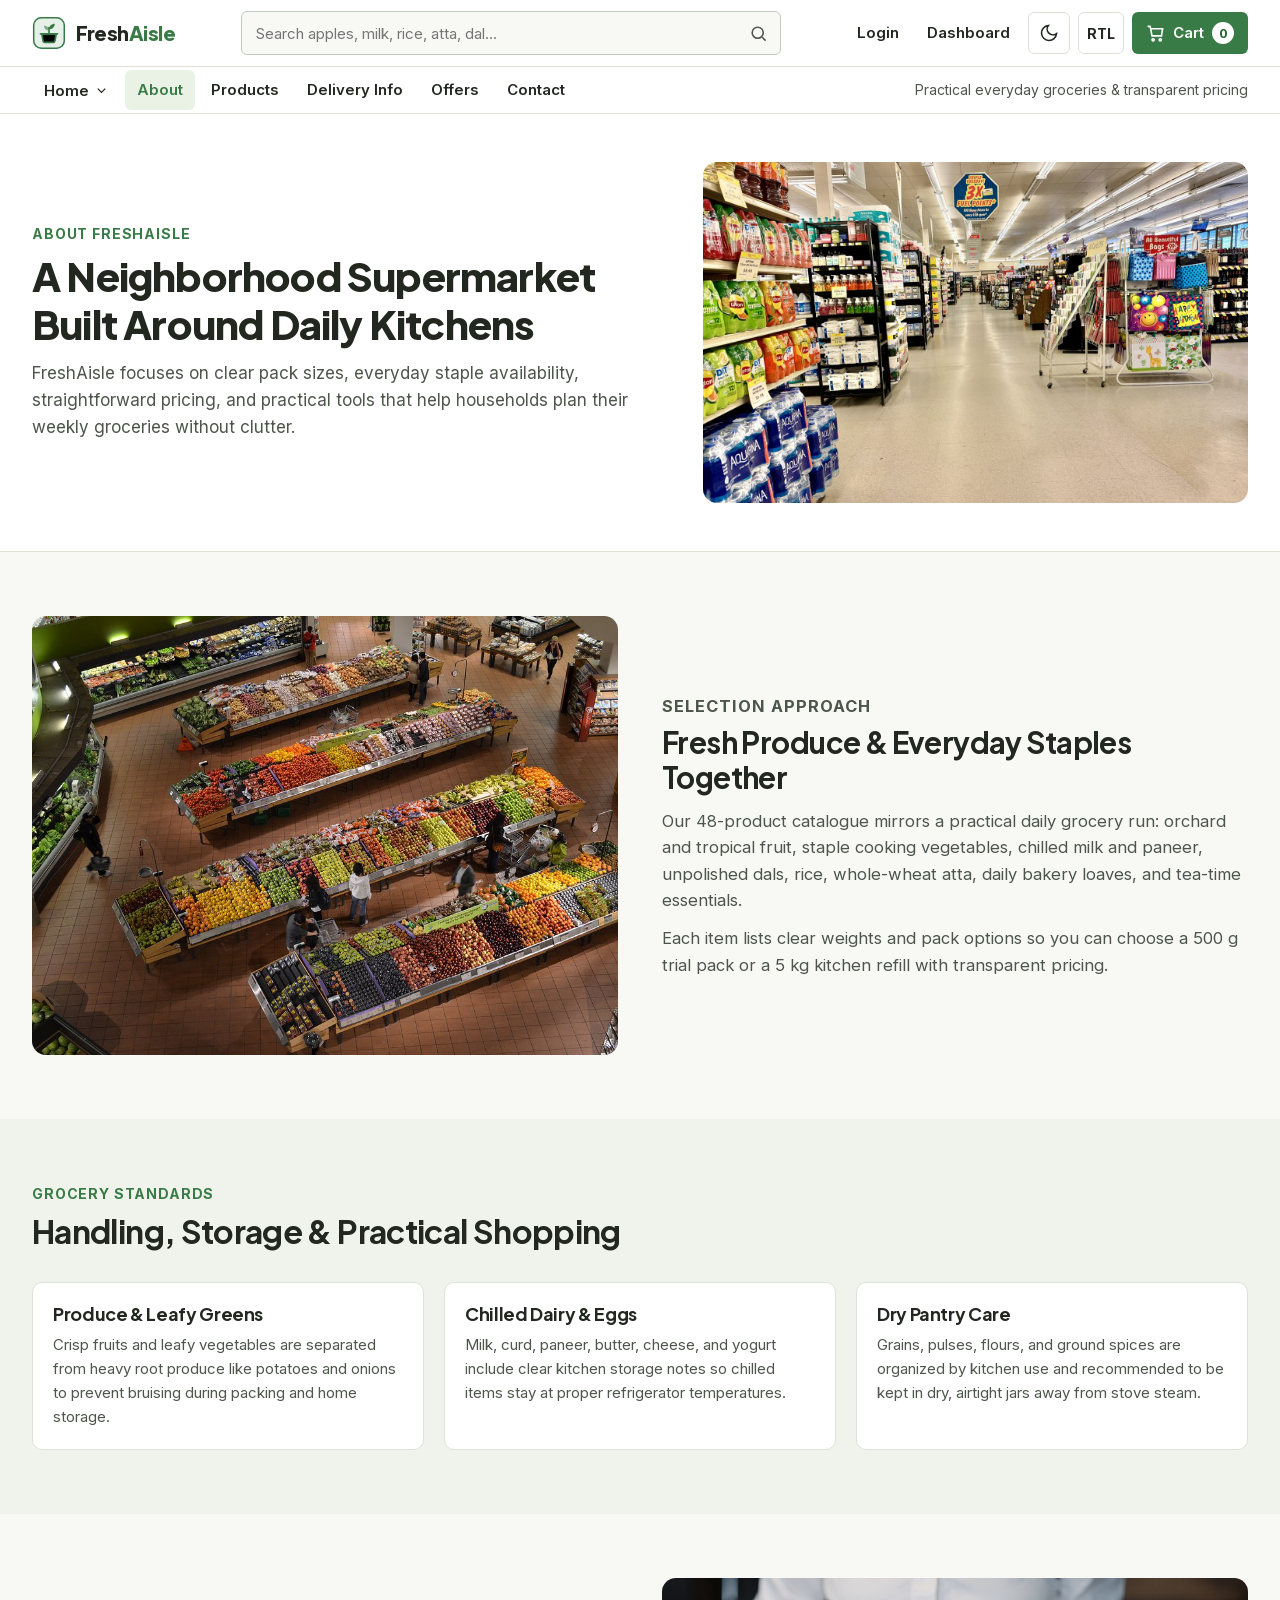
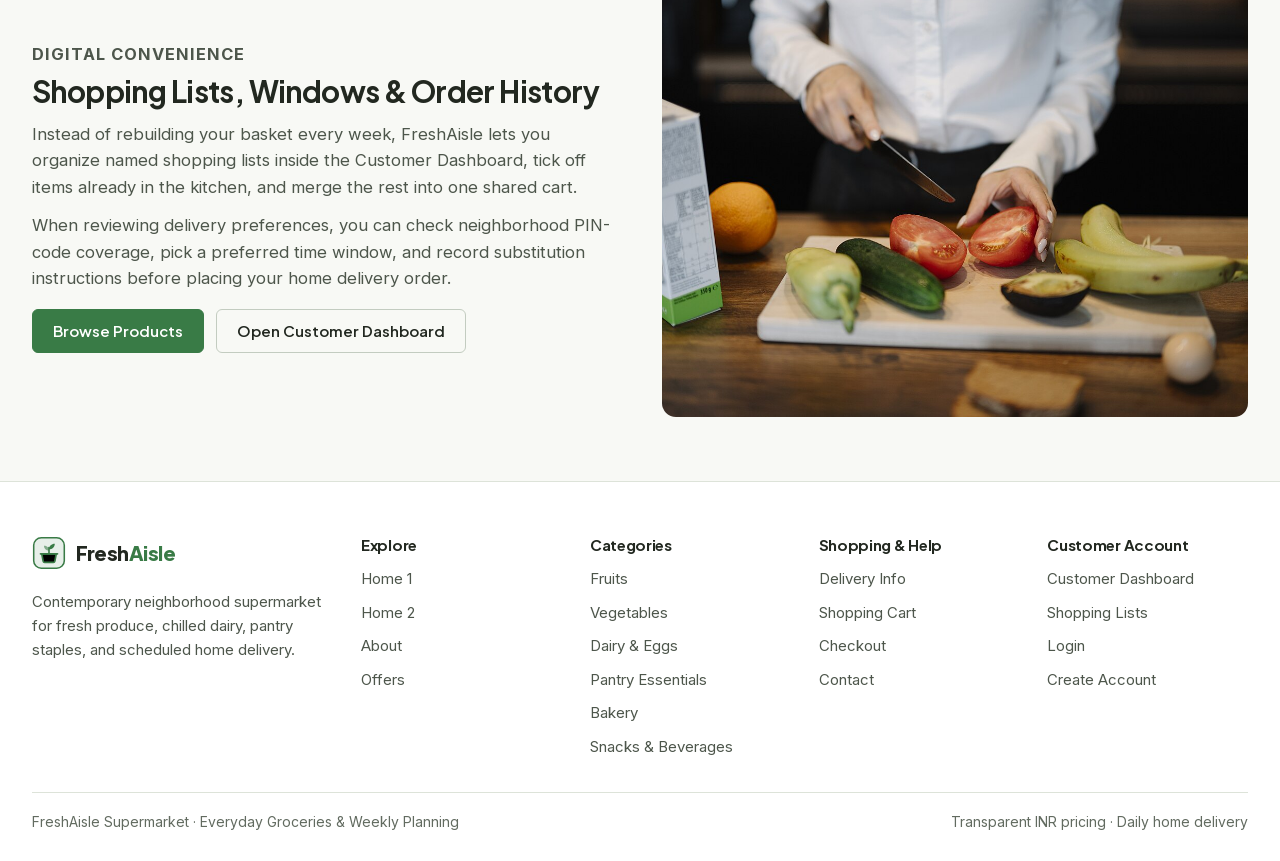
==== commit 085077e5: "Refine Home 1 hero/category/pantry, Home 2 planner, dark mode, and retail copy" ====
--- a/pages/about.html
+++ b/pages/about.html
@@ -6,11 +6,11 @@
   <meta name="site-root" content=".." />
   <title>About | FreshAisle</title>
   <meta name="description" content="Learn how FreshAisle organizes fresh produce, everyday pantry essentials, careful grocery handling, and customer shopping tools." />
-  <link rel="icon" href="../assets/icons/favicon.svg?v=20261126b" type="image/svg+xml" />
-  <link rel="stylesheet" href="../assets/css/fonts.css?v=20261126b" />
-  <link rel="stylesheet" href="../assets/css/style.css?v=20261126b" />
-  <link rel="stylesheet" href="../assets/css/dark-mode.css?v=20261126b" />
-  <link rel="stylesheet" href="../assets/css/rtl.css?v=20261126b" />
+  <link rel="icon" href="../assets/icons/favicon.svg?v=20261126c" type="image/svg+xml" />
+  <link rel="stylesheet" href="../assets/css/fonts.css?v=20261126c" />
+  <link rel="stylesheet" href="../assets/css/style.css?v=20261126c" />
+  <link rel="stylesheet" href="../assets/css/dark-mode.css?v=20261126c" />
+  <link rel="stylesheet" href="../assets/css/rtl.css?v=20261126c" />
   <script>
     (function(){try{var t=localStorage.getItem('freshaisle_theme');var d=localStorage.getItem('freshaisle_dir');if(t==='dark'||t==='light')document.documentElement.setAttribute('data-theme',t);if(d==='rtl'||d==='ltr')document.documentElement.setAttribute('dir',d);}catch(e){}})();
   </script>
@@ -26,7 +26,7 @@
             <svg viewBox="0 0 24 24" fill="none" stroke="currentColor" stroke-width="2" aria-hidden="true"><path d="M3 6h18M3 12h18M3 18h18"/></svg>
           </button>
           <a class="brand-mark" href="../index.html" aria-label="FreshAisle Home">
-            <svg class="brand-mark__icon" viewBox="0 0 40 40" aria-hidden="true"><use href="../assets/icons/brand-mark.svg?v=20261126b#freshaisle-mark"></use></svg>
+            <svg class="brand-mark__icon" viewBox="0 0 40 40" aria-hidden="true"><use href="../assets/icons/brand-mark.svg?v=20261126c#freshaisle-mark"></use></svg>
             <span class="brand-mark__text">Fresh<span>Aisle</span></span>
           </a>
         </div>
@@ -94,7 +94,7 @@
   <aside class="mobile-drawer" id="mobileDrawer" aria-label="Mobile Navigation" aria-hidden="true">
     <div class="mobile-drawer__head">
       <a class="brand-mark" href="../index.html">
-        <svg class="brand-mark__icon" viewBox="0 0 40 40" aria-hidden="true"><use href="../assets/icons/brand-mark.svg?v=20261126b#freshaisle-mark"></use></svg>
+        <svg class="brand-mark__icon" viewBox="0 0 40 40" aria-hidden="true"><use href="../assets/icons/brand-mark.svg?v=20261126c#freshaisle-mark"></use></svg>
         <span class="brand-mark__text">Fresh<span>Aisle</span></span>
       </a>
       <button type="button" class="mobile-drawer__close" id="mobileMenuClose" aria-label="Close navigation menu">
@@ -197,7 +197,7 @@
             <p class="section-kicker">Digital Convenience</p>
             <h2>Shopping Lists, Windows &amp; Order History</h2>
             <p>Instead of rebuilding your basket every week, FreshAisle lets you organize named shopping lists inside the Customer Dashboard, tick off items already in the kitchen, and merge the rest into one shared cart.</p>
-            <p>When reviewing delivery preferences, you can check sample PIN-code details, pick a preferred time window, and record substitution instructions before placing a demonstration order.</p>
+            <p>When reviewing delivery preferences, you can check neighborhood PIN-code coverage, pick a preferred time window, and record substitution instructions before placing your home delivery order.</p>
             <div class="hero-actions">
               <a class="btn btn--primary" href="./products.html">Browse Products</a>
               <a class="btn btn--outline" href="./dashboard.html">Open Customer Dashboard</a>
@@ -216,10 +216,10 @@
       <div class="footer-grid">
         <div>
           <a class="brand-mark" href="../index.html">
-            <svg class="brand-mark__icon" viewBox="0 0 40 40" aria-hidden="true"><use href="../assets/icons/brand-mark.svg?v=20261126b#freshaisle-mark"></use></svg>
+            <svg class="brand-mark__icon" viewBox="0 0 40 40" aria-hidden="true"><use href="../assets/icons/brand-mark.svg?v=20261126c#freshaisle-mark"></use></svg>
             <span class="brand-mark__text">Fresh<span>Aisle</span></span>
           </a>
-          <p class="footer-brand-desc">Contemporary neighborhood supermarket storefront with shared frontend cart, shopping lists, demo checkout, and order tracking.</p>
+          <p class="footer-brand-desc">Contemporary neighborhood supermarket for fresh produce, chilled dairy, pantry staples, and scheduled home delivery.</p>
         </div>
         <div>
           <h3 class="footer-col__title">Explore</h3>
@@ -262,7 +262,7 @@
       </div>
       <div class="footer-bottom">
         <span>FreshAisle Supermarket · Everyday Groceries &amp; Weekly Planning</span>
-        <span>Illustrative INR pricing · Demonstration storefront</span>
+        <span>Transparent INR pricing · Daily home delivery</span>
       </div>
     </div>
   </footer>
@@ -271,9 +271,9 @@
     <svg viewBox="0 0 24 24" fill="none" stroke="currentColor" stroke-width="2" aria-hidden="true"><path d="M18 15l-6-6-6 6"/></svg>
   </button>
 
-  <script defer src="../assets/js/site-config.js?v=20261126b"></script>
-  <script defer src="../assets/js/products-data.js?v=20261126b"></script>
-  <script defer src="../assets/js/store.js?v=20261126b"></script>
-  <script defer src="../assets/js/main.js?v=20261126b"></script>
+  <script defer src="../assets/js/site-config.js?v=20261126c"></script>
+  <script defer src="../assets/js/products-data.js?v=20261126c"></script>
+  <script defer src="../assets/js/store.js?v=20261126c"></script>
+  <script defer src="../assets/js/main.js?v=20261126c"></script>
 </body>
 </html>
--- a/assets/css/style.css
+++ b/assets/css/style.css
@@ -949,11 +949,11 @@
   background: #FFFFFF;
 }
 
-/* Complementary Retail Promo Stack beside Hero */
+/* Complementary Photographic Retail Promo Cards beside Hero */
 .hero-promo-stack {
   display: grid;
   grid-template-rows: repeat(2, minmax(0, 1fr));
-  gap: 16px;
+  gap: 14px;
 }
 
 @media (max-width: 1024px) {
@@ -969,92 +969,127 @@
   }
 }
 
-.promo-tile {
-  display: grid;
-  grid-template-columns: minmax(0, 1fr) 112px;
-  gap: 14px;
-  align-items: center;
-  padding: 18px;
+.promo-card-photo {
+  position: relative;
+  border-radius: var(--radius-md);
+  overflow: hidden;
+  min-height: 186px;
+  background-color: #141414;
+  display: flex;
+  align-items: flex-end;
+  padding: 20px;
+  color: #FFFFFF;
+  border: 1px solid rgba(255, 255, 255, 0.08);
+  transition: transform var(--t-fast) var(--ease-out), box-shadow var(--t-fast);
+}
+
+.promo-card-photo:hover {
+  transform: translateY(-2px);
+  box-shadow: var(--shadow-md);
+}
+
+.promo-card-photo img {
+  position: absolute;
+  inset: 0;
+  width: 100%;
+  height: 100%;
+  object-fit: cover;
+  transition: transform 360ms var(--ease-out);
+}
+
+.promo-card-photo:hover img {
+  transform: scale(1.04);
+}
+
+.promo-card-photo__scrim {
+  position: absolute;
+  inset: 0;
+  background: linear-gradient(180deg, rgba(16, 16, 16, 0.16) 0%, rgba(16, 16, 16, 0.88) 100%);
+}
+
+.promo-card-photo__body {
+  position: relative;
+  z-index: 2;
+  width: 100%;
+}
+
+.promo-card-photo__badge {
+  display: inline-block;
+  padding: 3px 9px;
+  border-radius: 4px;
+  background-color: var(--promo);
+  color: #FFFFFF;
+  font-size: 0.78rem;
+  font-weight: 700;
+  letter-spacing: 0.04em;
+  text-transform: uppercase;
+  margin-bottom: 8px;
+}
+
+.promo-card-photo__badge--green {
+  background-color: var(--accent);
+  color: #FFFFFF;
+}
+
+html[data-theme="dark"] .promo-card-photo__badge--green {
+  background-color: #36B258;
+  color: #0B120D;
+}
+
+.promo-card-photo__title {
+  color: #FFFFFF;
+  font-size: 1.2rem;
+  font-weight: 800;
+  line-height: 1.25;
+}
+
+.promo-card-photo__meta {
+  margin-top: 6px;
+  display: flex;
+  align-items: center;
+  justify-content: space-between;
+  gap: 8px;
+  font-size: 0.9375rem;
+  color: #EDEDED;
+}
+
+.promo-card-photo__cta {
+  font-weight: 700;
+  color: #82E09A;
+  white-space: nowrap;
+}
+
+/* ==========================================================================
+   Home 1 — Shop by Category (3x2 Supermarket Department Aisles)
+   ========================================================================== */
+.category-grid {
+  display: grid;
+  grid-template-columns: repeat(3, minmax(0, 1fr));
+  gap: 16px;
+}
+
+@media (max-width: 980px) {
+  .category-grid {
+    grid-template-columns: repeat(2, minmax(0, 1fr));
+  }
+}
+
+@media (max-width: 560px) {
+  .category-grid {
+    grid-template-columns: minmax(0, 1fr);
+    gap: 12px;
+  }
+}
+
+.category-tile {
+  display: grid;
+  grid-template-columns: 118px minmax(0, 1fr);
+  gap: 16px;
+  align-items: center;
+  padding: 12px;
   background-color: var(--bg-surface);
   border: 1px solid var(--border-subtle);
   border-radius: var(--radius-md);
-  transition: border-color var(--t-fast), box-shadow var(--t-fast);
-}
-
-.promo-tile:hover {
-  border-color: var(--accent);
-  box-shadow: var(--shadow-sm);
-}
-
-.promo-tile__kicker {
-  display: inline-block;
-  font-size: 0.8125rem;
-  font-weight: 700;
-  text-transform: uppercase;
-  letter-spacing: 0.04em;
-  color: var(--promo);
-  margin-bottom: 4px;
-}
-
-.promo-tile__title {
-  font-size: 1.15rem;
-  font-weight: 800;
-  line-height: 1.25;
-}
-
-.promo-tile__copy {
-  margin-top: 6px;
-  font-size: 0.9375rem;
-  color: var(--text-secondary);
-}
-
-.promo-tile__cta {
-  margin-top: 10px;
-  display: inline-flex;
-  align-items: center;
-  gap: 4px;
-  font-size: 0.9375rem;
-  font-weight: 700;
-  color: var(--accent);
-}
-
-.promo-tile__img {
-  width: 112px;
-  height: 112px;
-  border-radius: var(--radius-sm);
-  object-fit: cover;
-  background-color: var(--bg-surface-muted);
-}
-
-/* ==========================================================================
-   Category Tiles (Compact 6-up Desktop, 3-up Tablet, 2-up Mobile)
-   ========================================================================== */
-.category-grid {
-  display: grid;
-  grid-template-columns: repeat(6, minmax(0, 1fr));
-  gap: 16px;
-}
-
-@media (max-width: 1120px) {
-  .category-grid {
-    grid-template-columns: repeat(3, minmax(0, 1fr));
-  }
-}
-
-@media (max-width: 560px) {
-  .category-grid {
-    grid-template-columns: repeat(2, minmax(0, 1fr));
-    gap: 12px;
-  }
-}
-
-.category-tile {
-  display: flex;
-  flex-direction: column;
-  background-color: var(--bg-surface);
-  border: 1px solid var(--border-subtle);
-  border-radius: var(--radius-sm);
-  overflow: hidden;
   transition: border-color var(--t-fast) var(--ease-out), transform var(--t-fast) var(--ease-out), box-shadow var(--t-fast);
 }
 
@@ -1065,7 +1100,9 @@
 }
 
 .category-tile__media {
+  width: 118px;
   aspect-ratio: 4 / 3;
+  border-radius: var(--radius-xs);
   overflow: hidden;
   background-color: var(--bg-surface-muted);
 }
@@ -1078,28 +1115,45 @@
 }
 
 .category-tile:hover .category-tile__media img {
-  transform: scale(1.04);
+  transform: scale(1.05);
 }
 
 .category-tile__body {
-  padding: 12px 14px;
-  display: flex;
-  align-items: center;
+  display: flex;
+  flex-direction: column;
+  gap: 4px;
+  min-width: 0;
+}
+
+.category-tile__top {
+  display: flex;
+  align-items: baseline;
   justify-content: space-between;
   gap: 8px;
 }
 
 .category-tile__name {
   font-family: var(--font-display);
-  font-size: 1rem;
+  font-size: 1.0625rem;
   font-weight: 700;
   color: var(--text-primary);
 }
 
 .category-tile__count {
   font-size: 0.875rem;
-  color: var(--text-muted);
+  font-weight: 600;
+  color: var(--accent);
   white-space: nowrap;
+}
+
+.category-tile__desc {
+  font-size: 0.9rem;
+  color: var(--text-secondary);
+  line-height: 1.38;
+  display: -webkit-box;
+  -webkit-line-clamp: 2;
+  -webkit-box-orient: vertical;
+  overflow: hidden;
 }
 
 /* ==========================================================================
@@ -1562,20 +1616,14 @@
   font-variant-numeric: tabular-nums;
 }
 
-/* Pantry Cupboard Category Strip */
+/* Pantry Restock — 2x2 Structured Pantry Cupboard Merchandising Boards */
 .pantry-led-grid {
   display: grid;
-  grid-template-columns: repeat(4, minmax(0, 1fr));
-  gap: 16px;
-}
-
-@media (max-width: 1024px) {
-  .pantry-led-grid {
-    grid-template-columns: repeat(2, minmax(0, 1fr));
-  }
-}
-
-@media (max-width: 520px) {
+  grid-template-columns: repeat(2, minmax(0, 1fr));
+  gap: 18px;
+}
+
+@media (max-width: 820px) {
   .pantry-led-grid {
     grid-template-columns: minmax(0, 1fr);
   }
@@ -1584,23 +1632,32 @@
 .pantry-shelf-card {
   background-color: var(--bg-surface);
   border: 1px solid var(--border-subtle);
-  border-top: 3px solid var(--accent);
-  border-radius: var(--radius-sm);
-  padding: 16px;
+  border-radius: var(--radius-md);
+  overflow: hidden;
   display: flex;
   flex-direction: column;
+}
+
+.pantry-shelf-card__head {
+  display: flex;
+  align-items: center;
+  justify-content: space-between;
   gap: 12px;
-}
-
-.pantry-shelf-card__head {
+  padding: 14px 18px;
+  background-color: var(--bg-surface-muted);
+  border-bottom: 1px solid var(--border-subtle);
+}
+
+.pantry-shelf-card__head-left {
   display: flex;
   align-items: center;
   gap: 12px;
+  min-width: 0;
 }
 
 .pantry-shelf-card__thumb {
-  width: 56px;
-  height: 56px;
+  width: 52px;
+  height: 52px;
   border-radius: var(--radius-xs);
   object-fit: cover;
   flex-shrink: 0;
@@ -1610,25 +1667,47 @@
   font-size: 1.125rem;
 }
 
-.pantry-shelf-card p {
+.pantry-shelf-card__desc {
+  font-size: 0.9rem;
+  color: var(--text-secondary);
+}
+
+.pantry-shelf-list {
+  padding: 8px 18px 14px;
+  display: grid;
+  gap: 2px;
+}
+
+.pantry-shelf-item {
+  display: grid;
+  grid-template-columns: minmax(0, 1fr) auto auto;
+  align-items: center;
+  gap: 12px;
+  padding-block: 10px;
+  border-bottom: 1px solid var(--border-subtle);
   font-size: 0.9375rem;
-  color: var(--text-secondary);
-}
-
-.pantry-shelf-list {
-  display: grid;
-  gap: 8px;
-  margin-top: auto;
-  padding-top: 10px;
-  border-top: 1px solid var(--border-subtle);
-}
-
-.pantry-shelf-item {
-  display: flex;
-  align-items: center;
-  justify-content: space-between;
-  gap: 8px;
-  font-size: 0.9375rem;
+}
+
+.pantry-shelf-item:last-child {
+  border-bottom: 0;
+}
+
+.pantry-shelf-item__name {
+  font-weight: 600;
+  color: var(--text-primary);
+}
+
+.pantry-shelf-item__pack {
+  margin-inline-start: 6px;
+  font-size: 0.875rem;
+  color: var(--text-muted);
+}
+
+.pantry-shelf-item__price {
+  font-family: var(--font-display);
+  font-weight: 700;
+  font-variant-numeric: tabular-nums;
+  white-space: nowrap;
 }
 
 /* Shop by Meal — Food-Led Horizontal Merchandising Board */
@@ -1827,45 +1906,127 @@
 }
 
 /* ==========================================================================
-   Home 2 — "Your Week, Sorted" Household Planning Design Language
+   Home 2 — "Your Week, Sorted" Structured Weekly Planner Workspace Masthead
    ========================================================================== */
-.home2-masthead {
+.home2-planner-hero {
   background-color: var(--bg-surface);
   border-bottom: 1px solid var(--border-subtle);
-  padding-block: clamp(24px, 3.5vw, 40px);
-}
-
-.home2-masthead__top {
+  padding-block: clamp(24px, 3.8vw, 44px);
+}
+
+.home2-planner-grid {
+  display: grid;
+  grid-template-columns: minmax(0, 1.15fr) minmax(0, 1fr);
+  gap: clamp(20px, 3.5vw, 36px);
+  align-items: stretch;
+}
+
+@media (max-width: 960px) {
+  .home2-planner-grid {
+    grid-template-columns: minmax(0, 1fr);
+  }
+}
+
+.home2-planner-panel {
+  background-color: var(--bg-page);
+  border: 1px solid var(--border-subtle);
+  border-radius: var(--radius-md);
+  padding: clamp(20px, 3vw, 30px);
+  display: flex;
+  flex-direction: column;
+  justify-content: space-between;
+  gap: 18px;
+}
+
+.home2-planner-panel__title,
+.home2-masthead__title {
+  font-size: clamp(2rem, 3.6vw, 2.85rem);
+  font-weight: 800;
+  line-height: 1.08;
+}
+
+.home2-planner-panel__lead,
+.home2-masthead__lead {
+  margin-top: 10px;
+  font-size: 1.03125rem;
+  color: var(--text-secondary);
+  max-width: 54ch;
+}
+
+.home2-routine-grid {
+  display: grid;
+  grid-template-columns: repeat(2, minmax(0, 1fr));
+  gap: 10px;
+}
+
+@media (max-width: 520px) {
+  .home2-routine-grid {
+    grid-template-columns: minmax(0, 1fr);
+  }
+}
+
+.home2-routine-btn {
+  display: flex;
+  flex-direction: column;
+  align-items: flex-start;
+  gap: 3px;
+  padding: 12px 14px;
+  border-radius: var(--radius-xs);
+  border: 1px solid var(--border-subtle);
+  background-color: var(--bg-surface);
+  color: var(--text-primary);
+  text-align: start;
+  transition: border-color var(--t-fast), background-color var(--t-fast);
+}
+
+.home2-routine-btn:hover {
+  border-color: var(--accent);
+  background-color: var(--accent-soft);
+}
+
+.home2-routine-btn__kicker {
+  font-size: 0.72rem;
+  font-weight: 700;
+  letter-spacing: 0.06em;
+  text-transform: uppercase;
+  color: var(--accent);
+}
+
+.home2-routine-btn__name {
+  font-family: var(--font-display);
+  font-size: 0.96875rem;
+  font-weight: 700;
+  line-height: 1.25;
+  color: var(--text-primary);
+}
+
+.home2-routine-btn__meta,
+.home2-routine-btn small {
+  display: block;
+  font-weight: 500;
+  font-size: 0.8125rem;
+  line-height: 1.35;
+  color: var(--text-secondary);
+}
+
+.home2-planner-actions {
   display: flex;
   flex-wrap: wrap;
-  align-items: flex-end;
-  justify-content: space-between;
-  gap: 16px 28px;
-  margin-bottom: 20px;
-}
-
-.home2-masthead__title {
-  font-size: clamp(2rem, 3.6vw, 2.9rem);
-  font-weight: 800;
-}
-
-.home2-masthead__lead {
-  max-width: 56ch;
-  font-size: 1.0625rem;
-  color: var(--text-secondary);
-}
-
-.home2-masthead__banner {
+  gap: 10px;
+  padding-top: 4px;
+}
+
+.home2-planner-visual {
   position: relative;
   border-radius: var(--radius-md);
   overflow: hidden;
-  min-height: clamp(250px, 28vw, 340px);
+  min-height: 320px;
   background-color: #141414;
   display: flex;
   align-items: flex-end;
 }
 
-.home2-masthead__banner img {
+.home2-planner-visual img {
   position: absolute;
   inset: 0;
   width: 100%;
@@ -1873,62 +2034,54 @@
   object-fit: cover;
 }
 
-.home2-masthead__banner::after {
+.home2-planner-visual::after {
   content: "";
   position: absolute;
   inset: 0;
-  background: linear-gradient(180deg, rgba(16, 16, 16, 0.12) 20%, rgba(16, 16, 16, 0.88) 100%);
-}
-
-.home2-plan-bar {
+  background: linear-gradient(180deg, rgba(16, 16, 16, 0.08) 28%, rgba(16, 16, 16, 0.88) 100%);
+}
+
+.home2-planner-stats {
   position: relative;
   z-index: 2;
   width: 100%;
-  padding: clamp(16px, 2.5vw, 24px);
-  display: grid;
-  grid-template-columns: repeat(4, minmax(0, 1fr));
-  gap: 12px;
-}
-
-@media (max-width: 960px) {
-  .home2-plan-bar {
-    grid-template-columns: repeat(2, minmax(0, 1fr));
-  }
-}
-
-@media (max-width: 520px) {
-  .home2-plan-bar {
+  padding: 18px 20px;
+  display: grid;
+  grid-template-columns: repeat(3, minmax(0, 1fr));
+  gap: 10px;
+  color: #FFFFFF;
+}
+
+@media (max-width: 460px) {
+  .home2-planner-stats {
     grid-template-columns: minmax(0, 1fr);
-  }
-}
-
-.home2-plan-pill {
-  display: flex;
-  align-items: center;
-  justify-content: space-between;
-  gap: 10px;
-  padding: 12px 14px;
-  border-radius: var(--radius-sm);
-  background-color: rgba(255, 255, 255, 0.95);
-  color: #222820;
+    gap: 8px;
+  }
+}
+
+.home2-stat-box {
+  display: flex;
+  flex-direction: column;
+  gap: 2px;
+  padding: 10px 12px;
+  border-radius: var(--radius-xs);
+  background: rgba(16, 16, 16, 0.72);
+  border: 1px solid rgba(255, 255, 255, 0.16);
+}
+
+.home2-stat-box__val,
+.home2-stat-box strong {
+  display: block;
+  font-family: var(--font-display);
+  font-size: 1.0625rem;
   font-weight: 700;
-  font-size: 0.9375rem;
-  transition: transform var(--t-fast), background-color var(--t-fast);
-}
-
-.home2-plan-pill:hover {
-  background-color: #E9F2E5;
-  transform: translateY(-1px);
-}
-
-html[data-theme="dark"] .home2-plan-pill {
-  background-color: rgba(25, 25, 25, 0.94);
-  color: #F4F4F4;
-  border: 1px solid #3C3C3C;
-}
-
-html[data-theme="dark"] .home2-plan-pill:hover {
-  border-color: var(--accent);
+  color: #FFFFFF;
+}
+
+.home2-stat-box__lbl,
+.home2-stat-box span {
+  font-size: 0.8125rem;
+  color: #DADADA;
 }
 
 /* Interactive Weekly Basket Builder (Home 2) */
--- a/assets/css/dark-mode.css
+++ b/assets/css/dark-mode.css
@@ -1,12 +1,12 @@
 /* ==========================================================================
-   FreshAisle — Dark Mode (Pure Neutral Charcoal System, Green Reserved for Accents)
+   FreshAisle — Dark Mode (Neutral Charcoal Surfaces + Fresh Grocery Green Accents)
    ========================================================================== */
 
 html[data-theme="dark"] {
   --bg-page: #101010;
-  --bg-surface: #191919;
+  --bg-surface: #181818;
   --bg-surface-muted: #202020;
-  --bg-elevated: #292929;
+  --bg-elevated: #282828;
   --bg-dark-band: #141414;
 
   --text-primary: #F4F4F4;
@@ -15,21 +15,22 @@
   --text-on-dark: #F4F4F4;
   --text-on-dark-muted: #C4C4C4;
 
-  --accent: #68B876;
-  --accent-hover: #82C98E;
-  --accent-soft: rgba(104, 184, 118, 0.14);
-  --accent-border: rgba(104, 184, 118, 0.42);
+  /* Fresh modern grocery green — accent only, never background tint */
+  --accent: #44C267;
+  --accent-hover: #5AD47C;
+  --accent-soft: rgba(68, 194, 103, 0.14);
+  --accent-border: rgba(68, 194, 103, 0.46);
 
   --promo: #F07E5A;
   --promo-soft: rgba(240, 126, 90, 0.16);
 
-  --border-subtle: #2C2C2C;
-  --border-strong: #3C3C3C;
+  --border-subtle: #2E2E2E;
+  --border-strong: #3E3E3E;
   --header-bg: rgba(16, 16, 16, 0.94);
 
-  --shadow-sm: 0 2px 10px rgba(0, 0, 0, 0.42);
-  --shadow-md: 0 12px 28px rgba(0, 0, 0, 0.54);
-  --shadow-lg: 0 22px 54px rgba(0, 0, 0, 0.72);
+  --shadow-sm: 0 2px 10px rgba(0, 0, 0, 0.45);
+  --shadow-md: 0 12px 28px rgba(0, 0, 0, 0.56);
+  --shadow-lg: 0 22px 54px rgba(0, 0, 0, 0.75);
 }
 
 html[data-theme="dark"] .header-nav-bar,
@@ -37,7 +38,7 @@
 html[data-theme="dark"] .page-hero,
 html[data-theme="dark"] .dash-sidebar,
 html[data-theme="dark"] .dash-mobile-header {
-  background-color: #191919;
+  background-color: #181818;
 }
 
 html[data-theme="dark"] .header-search {
@@ -61,18 +62,18 @@
 }
 
 html[data-theme="dark"] .btn--primary {
-  background-color: #54A663;
-  border-color: #54A663;
-  color: #0D0D0D;
+  background-color: #36B258;
+  border-color: #36B258;
+  color: #0B120D;
 }
 
 html[data-theme="dark"] .btn--primary:hover {
-  background-color: #6CC07B;
-  border-color: #6CC07B;
+  background-color: #49C66B;
+  border-color: #49C66B;
 }
 
 html[data-theme="dark"] .btn--outline {
-  border-color: #3C3C3C;
+  border-color: #3E3E3E;
   color: #F4F4F4;
 }
 
@@ -83,17 +84,17 @@
 }
 
 html[data-theme="dark"] .cart-pill {
-  background-color: #54A663;
-  color: #0D0D0D;
+  background-color: #36B258;
+  color: #0B120D;
 }
 
 html[data-theme="dark"] .cart-pill:hover {
-  background-color: #6CC07B;
+  background-color: #49C66B;
 }
 
 html[data-theme="dark"] .cart-pill__count {
   background-color: #101010;
-  color: #82C98E;
+  color: #5AD47C;
 }
 
 html[data-theme="dark"] .qty-stepper {
@@ -106,8 +107,8 @@
 }
 
 html[data-theme="dark"] .qty-stepper__btn:hover {
-  background-color: var(--accent);
-  color: #101010;
+  background-color: #36B258;
+  color: #0B120D;
 }
 
 html[data-theme="dark"] .product-card__badge {
@@ -124,13 +125,13 @@
 html[data-theme="dark"] .chip-tab.is-active,
 html[data-theme="dark"] .chip-tab[aria-pressed="true"],
 html[data-theme="dark"] .cat-tab.is-active {
-  background-color: #54A663;
-  border-color: #54A663;
-  color: #0D0D0D;
+  background-color: #36B258;
+  border-color: #36B258;
+  color: #0B120D;
 }
 
 html[data-theme="dark"] .v-select-panel {
-  background-color: #292929;
+  background-color: #282828;
   border-color: #3E3E3E;
 }
 
@@ -159,7 +160,7 @@
 
 html[data-theme="dark"] .notice-box {
   background-color: #202020;
-  border-color: #3C3C3C;
+  border-color: #3E3E3E;
 }
 
 html[data-theme="dark"] .form-error {
@@ -178,9 +179,9 @@
 }
 
 html[data-theme="dark"] .fa-toast {
-  background-color: #292929;
-  color: #F4F4F4;
-  border: 1px solid #3C3C3C;
+  background-color: #282828;
+  color: #F4F4F4;
+  border: 1px solid #3E3E3E;
 }
 
 html[data-theme="dark"] .btn--danger-outline {
@@ -188,15 +189,19 @@
   border-color: rgba(252, 165, 165, 0.35);
 }
 
-html[data-theme="dark"] .home2-quick-link,
+html[data-theme="dark"] .home2-routine-btn,
 html[data-theme="dark"] .provider-btn {
   background-color: #202020;
   border-color: #343434;
   color: #F4F4F4;
 }
 
-html[data-theme="dark"] .home2-quick-link:hover,
+html[data-theme="dark"] .home2-routine-btn:hover,
 html[data-theme="dark"] .provider-btn:hover {
   border-color: var(--accent);
   background-color: var(--accent-soft);
 }
+
+html[data-theme="dark"] .hero-eyebrow {
+  color: #5AD47C;
+}
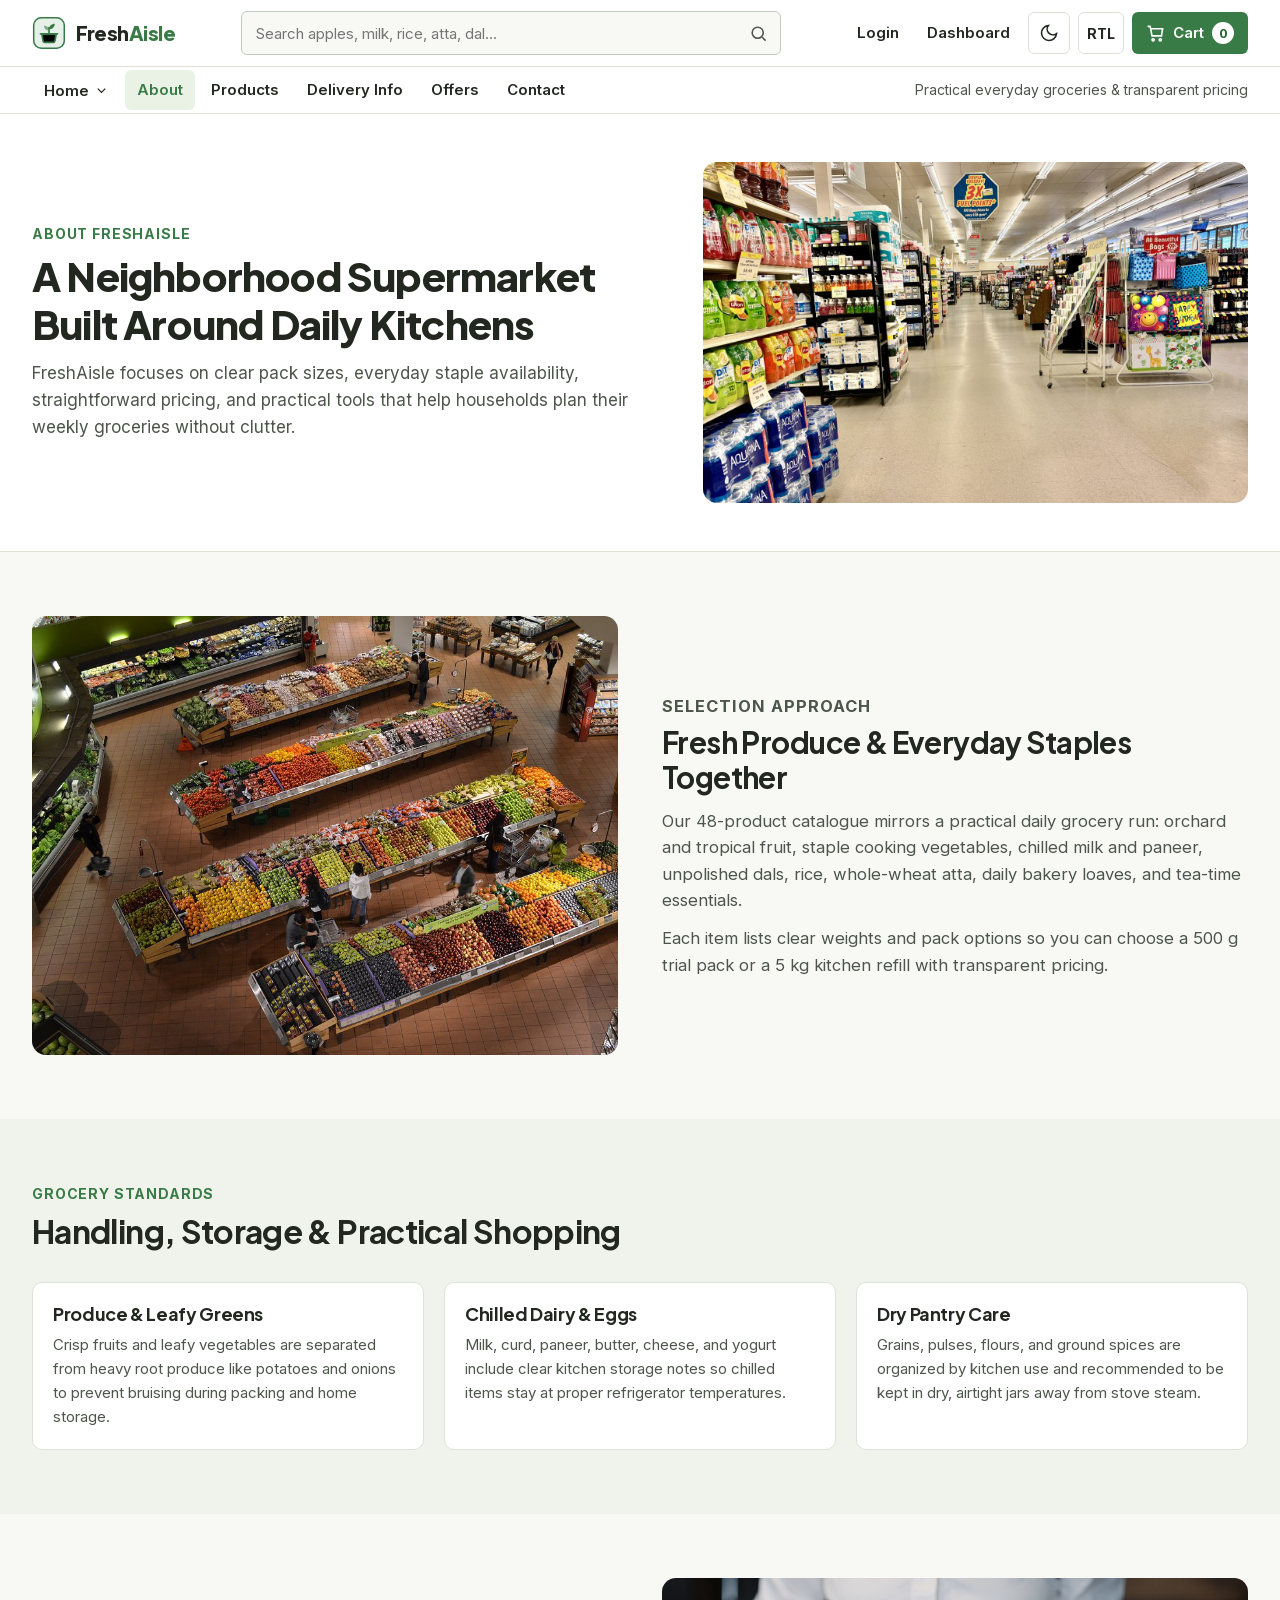
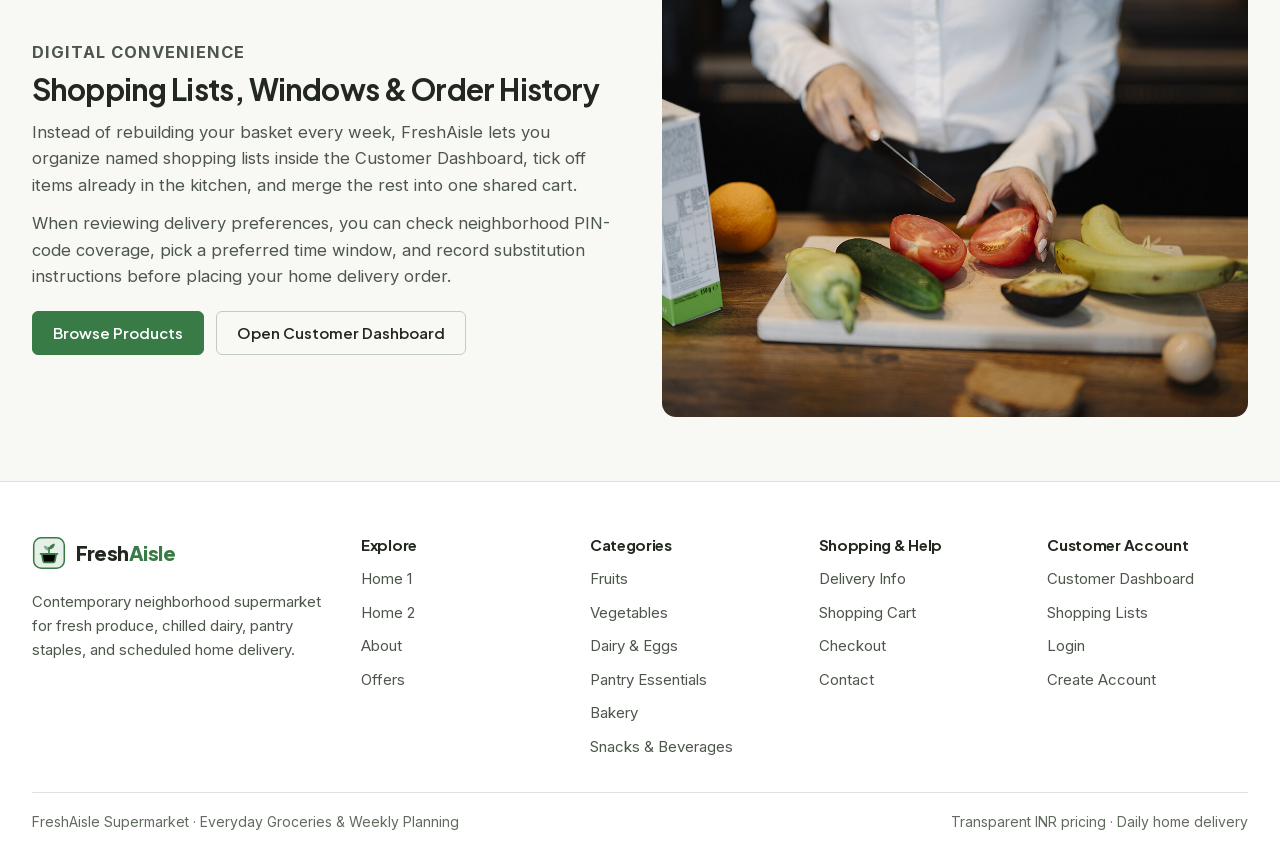
==== commit 2e191ef5: "Redesign Home 1 & Home 2 conventional banners and Home 2 planner ledger" ====
--- a/pages/about.html
+++ b/pages/about.html
@@ -6,11 +6,11 @@
   <meta name="site-root" content=".." />
   <title>About | FreshAisle</title>
   <meta name="description" content="Learn how FreshAisle organizes fresh produce, everyday pantry essentials, careful grocery handling, and customer shopping tools." />
-  <link rel="icon" href="../assets/icons/favicon.svg?v=20261126c" type="image/svg+xml" />
-  <link rel="stylesheet" href="../assets/css/fonts.css?v=20261126c" />
-  <link rel="stylesheet" href="../assets/css/style.css?v=20261126c" />
-  <link rel="stylesheet" href="../assets/css/dark-mode.css?v=20261126c" />
-  <link rel="stylesheet" href="../assets/css/rtl.css?v=20261126c" />
+  <link rel="icon" href="../assets/icons/favicon.svg?v=20261126d" type="image/svg+xml" />
+  <link rel="stylesheet" href="../assets/css/fonts.css?v=20261126d" />
+  <link rel="stylesheet" href="../assets/css/style.css?v=20261126d" />
+  <link rel="stylesheet" href="../assets/css/dark-mode.css?v=20261126d" />
+  <link rel="stylesheet" href="../assets/css/rtl.css?v=20261126d" />
   <script>
     (function(){try{var t=localStorage.getItem('freshaisle_theme');var d=localStorage.getItem('freshaisle_dir');if(t==='dark'||t==='light')document.documentElement.setAttribute('data-theme',t);if(d==='rtl'||d==='ltr')document.documentElement.setAttribute('dir',d);}catch(e){}})();
   </script>
@@ -26,7 +26,7 @@
             <svg viewBox="0 0 24 24" fill="none" stroke="currentColor" stroke-width="2" aria-hidden="true"><path d="M3 6h18M3 12h18M3 18h18"/></svg>
           </button>
           <a class="brand-mark" href="../index.html" aria-label="FreshAisle Home">
-            <svg class="brand-mark__icon" viewBox="0 0 40 40" aria-hidden="true"><use href="../assets/icons/brand-mark.svg?v=20261126c#freshaisle-mark"></use></svg>
+            <svg class="brand-mark__icon" viewBox="0 0 40 40" aria-hidden="true"><use href="../assets/icons/brand-mark.svg?v=20261126d#freshaisle-mark"></use></svg>
             <span class="brand-mark__text">Fresh<span>Aisle</span></span>
           </a>
         </div>
@@ -94,7 +94,7 @@
   <aside class="mobile-drawer" id="mobileDrawer" aria-label="Mobile Navigation" aria-hidden="true">
     <div class="mobile-drawer__head">
       <a class="brand-mark" href="../index.html">
-        <svg class="brand-mark__icon" viewBox="0 0 40 40" aria-hidden="true"><use href="../assets/icons/brand-mark.svg?v=20261126c#freshaisle-mark"></use></svg>
+        <svg class="brand-mark__icon" viewBox="0 0 40 40" aria-hidden="true"><use href="../assets/icons/brand-mark.svg?v=20261126d#freshaisle-mark"></use></svg>
         <span class="brand-mark__text">Fresh<span>Aisle</span></span>
       </a>
       <button type="button" class="mobile-drawer__close" id="mobileMenuClose" aria-label="Close navigation menu">
@@ -216,7 +216,7 @@
       <div class="footer-grid">
         <div>
           <a class="brand-mark" href="../index.html">
-            <svg class="brand-mark__icon" viewBox="0 0 40 40" aria-hidden="true"><use href="../assets/icons/brand-mark.svg?v=20261126c#freshaisle-mark"></use></svg>
+            <svg class="brand-mark__icon" viewBox="0 0 40 40" aria-hidden="true"><use href="../assets/icons/brand-mark.svg?v=20261126d#freshaisle-mark"></use></svg>
             <span class="brand-mark__text">Fresh<span>Aisle</span></span>
           </a>
           <p class="footer-brand-desc">Contemporary neighborhood supermarket for fresh produce, chilled dairy, pantry staples, and scheduled home delivery.</p>
@@ -271,9 +271,9 @@
     <svg viewBox="0 0 24 24" fill="none" stroke="currentColor" stroke-width="2" aria-hidden="true"><path d="M18 15l-6-6-6 6"/></svg>
   </button>
 
-  <script defer src="../assets/js/site-config.js?v=20261126c"></script>
-  <script defer src="../assets/js/products-data.js?v=20261126c"></script>
-  <script defer src="../assets/js/store.js?v=20261126c"></script>
-  <script defer src="../assets/js/main.js?v=20261126c"></script>
+  <script defer src="../assets/js/site-config.js?v=20261126d"></script>
+  <script defer src="../assets/js/products-data.js?v=20261126d"></script>
+  <script defer src="../assets/js/store.js?v=20261126d"></script>
+  <script defer src="../assets/js/main.js?v=20261126d"></script>
 </body>
 </html>
--- a/assets/css/style.css
+++ b/assets/css/style.css
@@ -791,31 +791,14 @@
 }
 
 /* ==========================================================================
-   Home 1 — Coordinated Supermarket Promotional Campaign Hero
+   Home 1 — Conventional Full-Width Supermarket Hero Banner
    ========================================================================== */
-.hero-campaign-section {
-  padding-block: clamp(16px, 2.4vw, 26px) 0;
-}
-
-.hero-campaign {
-  display: grid;
-  grid-template-columns: minmax(0, 1.85fr) minmax(0, 1fr);
-  gap: 16px;
-  align-items: stretch;
-}
-
-@media (max-width: 1024px) {
-  .hero-campaign {
-    grid-template-columns: minmax(0, 1fr);
-  }
-}
-
 .hero-supermarket {
   position: relative;
+  width: 100%;
   overflow: hidden;
   background-color: #141414;
-  border-radius: var(--radius-md);
-  min-height: clamp(330px, 36vw, 420px);
+  min-height: clamp(380px, 44vw, 500px);
   display: flex;
   align-items: center;
 }
@@ -849,20 +832,20 @@
   background: linear-gradient(
     90deg,
     rgba(16, 16, 16, 0.90) 0%,
-    rgba(16, 16, 16, 0.66) 54%,
-    rgba(16, 16, 16, 0.24) 100%
+    rgba(16, 16, 16, 0.64) 50%,
+    rgba(16, 16, 16, 0.22) 100%
   );
 }
 
 .hero-supermarket__inner {
   position: relative;
   z-index: 2;
-  padding: clamp(24px, 4vw, 42px);
+  padding-block: clamp(36px, 5vw, 60px);
   width: 100%;
 }
 
 .hero-supermarket__content {
-  max-width: 560px;
+  max-width: 600px;
   color: #FFFFFF;
 }
 
@@ -878,20 +861,20 @@
 
 .hero-supermarket__title {
   color: #FFFFFF;
-  font-size: clamp(1.75rem, 3.2vw, 2.55rem);
+  font-size: clamp(1.85rem, 3.6vw, 2.85rem);
   font-weight: 800;
-  line-height: 1.12;
+  line-height: 1.1;
 }
 
 .hero-supermarket__lead {
-  margin-top: 12px;
-  font-size: 1.03125rem;
+  margin-top: 14px;
+  font-size: 1.0625rem;
   color: #EDEDED;
-  max-width: 48ch;
+  max-width: 52ch;
 }
 
 .hero-actions {
-  margin-top: 18px;
+  margin-top: 22px;
   display: flex;
   flex-wrap: wrap;
   gap: 12px;
@@ -900,15 +883,15 @@
 .hero-controls {
   position: relative;
   z-index: 2;
-  margin-top: 20px;
+  margin-top: 24px;
   display: flex;
   align-items: center;
   gap: 12px;
 }
 
 .hero-arrow {
-  width: 36px;
-  height: 36px;
+  width: 38px;
+  height: 38px;
   border-radius: 50%;
   border: 1px solid rgba(255, 255, 255, 0.45);
   background: rgba(16, 16, 16, 0.55);
@@ -947,116 +930,6 @@
 .hero-dot.is-active {
   width: 26px;
   background: #FFFFFF;
-}
-
-/* Complementary Photographic Retail Promo Cards beside Hero */
-.hero-promo-stack {
-  display: grid;
-  grid-template-rows: repeat(2, minmax(0, 1fr));
-  gap: 14px;
-}
-
-@media (max-width: 1024px) {
-  .hero-promo-stack {
-    grid-template-rows: auto;
-    grid-template-columns: repeat(2, minmax(0, 1fr));
-  }
-}
-
-@media (max-width: 600px) {
-  .hero-promo-stack {
-    grid-template-columns: minmax(0, 1fr);
-  }
-}
-
-.promo-card-photo {
-  position: relative;
-  border-radius: var(--radius-md);
-  overflow: hidden;
-  min-height: 186px;
-  background-color: #141414;
-  display: flex;
-  align-items: flex-end;
-  padding: 20px;
-  color: #FFFFFF;
-  border: 1px solid rgba(255, 255, 255, 0.08);
-  transition: transform var(--t-fast) var(--ease-out), box-shadow var(--t-fast);
-}
-
-.promo-card-photo:hover {
-  transform: translateY(-2px);
-  box-shadow: var(--shadow-md);
-}
-
-.promo-card-photo img {
-  position: absolute;
-  inset: 0;
-  width: 100%;
-  height: 100%;
-  object-fit: cover;
-  transition: transform 360ms var(--ease-out);
-}
-
-.promo-card-photo:hover img {
-  transform: scale(1.04);
-}
-
-.promo-card-photo__scrim {
-  position: absolute;
-  inset: 0;
-  background: linear-gradient(180deg, rgba(16, 16, 16, 0.16) 0%, rgba(16, 16, 16, 0.88) 100%);
-}
-
-.promo-card-photo__body {
-  position: relative;
-  z-index: 2;
-  width: 100%;
-}
-
-.promo-card-photo__badge {
-  display: inline-block;
-  padding: 3px 9px;
-  border-radius: 4px;
-  background-color: var(--promo);
-  color: #FFFFFF;
-  font-size: 0.78rem;
-  font-weight: 700;
-  letter-spacing: 0.04em;
-  text-transform: uppercase;
-  margin-bottom: 8px;
-}
-
-.promo-card-photo__badge--green {
-  background-color: var(--accent);
-  color: #FFFFFF;
-}
-
-html[data-theme="dark"] .promo-card-photo__badge--green {
-  background-color: #36B258;
-  color: #0B120D;
-}
-
-.promo-card-photo__title {
-  color: #FFFFFF;
-  font-size: 1.2rem;
-  font-weight: 800;
-  line-height: 1.25;
-}
-
-.promo-card-photo__meta {
-  margin-top: 6px;
-  display: flex;
-  align-items: center;
-  justify-content: space-between;
-  gap: 8px;
-  font-size: 0.9375rem;
-  color: #EDEDED;
-}
-
-.promo-card-photo__cta {
-  font-weight: 700;
-  color: #82E09A;
-  white-space: nowrap;
 }
 
 /* ==========================================================================
@@ -1906,219 +1779,260 @@
 }
 
 /* ==========================================================================
-   Home 2 — "Your Week, Sorted" Structured Weekly Planner Workspace Masthead
+   Home 2 — Conventional Full-Width Banner & Redesigned Routine Planner
    ========================================================================== */
-.home2-planner-hero {
-  background-color: var(--bg-surface);
-  border-bottom: 1px solid var(--border-subtle);
-  padding-block: clamp(24px, 3.8vw, 44px);
-}
-
-.home2-planner-grid {
-  display: grid;
-  grid-template-columns: minmax(0, 1.15fr) minmax(0, 1fr);
-  gap: clamp(20px, 3.5vw, 36px);
-  align-items: stretch;
-}
-
-@media (max-width: 960px) {
-  .home2-planner-grid {
-    grid-template-columns: minmax(0, 1fr);
-  }
-}
-
-.home2-planner-panel {
-  background-color: var(--bg-page);
-  border: 1px solid var(--border-subtle);
-  border-radius: var(--radius-md);
-  padding: clamp(20px, 3vw, 30px);
-  display: flex;
-  flex-direction: column;
-  justify-content: space-between;
-  gap: 18px;
-}
-
-.home2-planner-panel__title,
-.home2-masthead__title {
-  font-size: clamp(2rem, 3.6vw, 2.85rem);
+.home2-banner {
+  position: relative;
+  width: 100%;
+  overflow: hidden;
+  background-color: #141414;
+  min-height: clamp(340px, 40vw, 450px);
+  display: flex;
+  align-items: center;
+}
+
+.home2-banner__bg {
+  position: absolute;
+  inset: 0;
+}
+
+.home2-banner__bg img {
+  width: 100%;
+  height: 100%;
+  object-fit: cover;
+  object-position: center;
+}
+
+.home2-banner__scrim {
+  position: absolute;
+  inset: 0;
+  background: linear-gradient(
+    90deg,
+    rgba(16, 16, 16, 0.90) 0%,
+    rgba(16, 16, 16, 0.64) 50%,
+    rgba(16, 16, 16, 0.24) 100%
+  );
+}
+
+.home2-banner__inner {
+  position: relative;
+  z-index: 2;
+  width: 100%;
+  padding-block: clamp(36px, 5vw, 56px);
+}
+
+.home2-banner__content {
+  max-width: 600px;
+  color: #FFFFFF;
+}
+
+.home2-banner__title {
+  color: #FFFFFF;
+  font-size: clamp(2rem, 3.8vw, 3rem);
   font-weight: 800;
   line-height: 1.08;
 }
 
-.home2-planner-panel__lead,
-.home2-masthead__lead {
-  margin-top: 10px;
-  font-size: 1.03125rem;
-  color: var(--text-secondary);
-  max-width: 54ch;
-}
-
-.home2-routine-grid {
-  display: grid;
-  grid-template-columns: repeat(2, minmax(0, 1fr));
+.home2-banner__lead {
+  margin-top: 14px;
+  font-size: 1.0625rem;
+  color: #EDEDED;
+  max-width: 52ch;
+}
+
+/* Section 2 — Segmented Meal Routine Strip + Ingredient Ledger + Receipt */
+.meal-plan-strip {
+  display: grid;
+  grid-template-columns: repeat(4, minmax(0, 1fr));
   gap: 10px;
-}
-
-@media (max-width: 520px) {
-  .home2-routine-grid {
+  margin-bottom: 18px;
+}
+
+@media (max-width: 820px) {
+  .meal-plan-strip {
+    grid-template-columns: repeat(2, minmax(0, 1fr));
+  }
+}
+
+@media (max-width: 480px) {
+  .meal-plan-strip {
     grid-template-columns: minmax(0, 1fr);
   }
 }
 
-.home2-routine-btn {
+.meal-plan-tab {
   display: flex;
   flex-direction: column;
   align-items: flex-start;
   gap: 3px;
-  padding: 12px 14px;
-  border-radius: var(--radius-xs);
+  padding: 13px 16px;
+  border-radius: var(--radius-sm);
   border: 1px solid var(--border-subtle);
   background-color: var(--bg-surface);
   color: var(--text-primary);
   text-align: start;
-  transition: border-color var(--t-fast), background-color var(--t-fast);
-}
-
-.home2-routine-btn:hover {
+  border-bottom: 3px solid transparent;
+  transition: border-color var(--t-fast), background-color var(--t-fast), box-shadow var(--t-fast);
+}
+
+.meal-plan-tab:hover {
+  border-color: var(--border-strong);
+  box-shadow: var(--shadow-sm);
+}
+
+.meal-plan-tab__time {
+  font-size: 0.75rem;
+  font-weight: 700;
+  letter-spacing: 0.05em;
+  text-transform: uppercase;
+  color: var(--text-muted);
+}
+
+.meal-plan-tab__name {
+  font-family: var(--font-display);
+  font-size: 1rem;
+  font-weight: 700;
+  color: var(--text-primary);
+}
+
+.meal-plan-tab.is-active,
+.meal-plan-tab[aria-pressed="true"] {
   border-color: var(--accent);
+  border-bottom-color: var(--accent);
   background-color: var(--accent-soft);
 }
 
-.home2-routine-btn__kicker {
-  font-size: 0.72rem;
-  font-weight: 700;
-  letter-spacing: 0.06em;
-  text-transform: uppercase;
+.meal-plan-tab.is-active .meal-plan-tab__time,
+.meal-plan-tab[aria-pressed="true"] .meal-plan-tab__time {
   color: var(--accent);
 }
 
-.home2-routine-btn__name {
-  font-family: var(--font-display);
-  font-size: 0.96875rem;
-  font-weight: 700;
-  line-height: 1.25;
-  color: var(--text-primary);
-}
-
-.home2-routine-btn__meta,
-.home2-routine-btn small {
-  display: block;
-  font-weight: 500;
-  font-size: 0.8125rem;
-  line-height: 1.35;
-  color: var(--text-secondary);
-}
-
-.home2-planner-actions {
-  display: flex;
-  flex-wrap: wrap;
-  gap: 10px;
-  padding-top: 4px;
-}
-
-.home2-planner-visual {
-  position: relative;
-  border-radius: var(--radius-md);
-  overflow: hidden;
-  min-height: 320px;
-  background-color: #141414;
-  display: flex;
-  align-items: flex-end;
-}
-
-.home2-planner-visual img {
-  position: absolute;
-  inset: 0;
-  width: 100%;
-  height: 100%;
-  object-fit: cover;
-}
-
-.home2-planner-visual::after {
-  content: "";
-  position: absolute;
-  inset: 0;
-  background: linear-gradient(180deg, rgba(16, 16, 16, 0.08) 28%, rgba(16, 16, 16, 0.88) 100%);
-}
-
-.home2-planner-stats {
-  position: relative;
-  z-index: 2;
-  width: 100%;
-  padding: 18px 20px;
-  display: grid;
-  grid-template-columns: repeat(3, minmax(0, 1fr));
-  gap: 10px;
-  color: #FFFFFF;
-}
-
-@media (max-width: 460px) {
-  .home2-planner-stats {
+.planner-sheet {
+  display: grid;
+  grid-template-columns: minmax(0, 1.55fr) minmax(0, 1fr);
+  gap: 20px;
+  align-items: start;
+}
+
+.planner-sheet > * {
+  min-width: 0;
+}
+
+@media (max-width: 920px) {
+  .planner-sheet {
     grid-template-columns: minmax(0, 1fr);
-    gap: 8px;
-  }
-}
-
-.home2-stat-box {
-  display: flex;
-  flex-direction: column;
-  gap: 2px;
-  padding: 10px 12px;
-  border-radius: var(--radius-xs);
-  background: rgba(16, 16, 16, 0.72);
-  border: 1px solid rgba(255, 255, 255, 0.16);
-}
-
-.home2-stat-box__val,
-.home2-stat-box strong {
-  display: block;
-  font-family: var(--font-display);
-  font-size: 1.0625rem;
-  font-weight: 700;
-  color: #FFFFFF;
-}
-
-.home2-stat-box__lbl,
-.home2-stat-box span {
-  font-size: 0.8125rem;
-  color: #DADADA;
-}
-
-/* Interactive Weekly Basket Builder (Home 2) */
-.basket-builder {
+  }
+}
+
+.planner-ledger {
   background-color: var(--bg-surface);
   border: 1px solid var(--border-subtle);
   border-radius: var(--radius-md);
-  padding: clamp(16px, 3vw, 28px);
-  display: grid;
-  grid-template-columns: minmax(0, 1.55fr) minmax(0, 1fr);
-  gap: 24px;
-  align-items: start;
-}
-
-.basket-builder > * {
+  overflow: hidden;
+}
+
+.planner-ledger__head {
+  display: flex;
+  flex-wrap: wrap;
+  align-items: center;
+  justify-content: space-between;
+  gap: 12px;
+  padding: 16px 20px;
+  background-color: var(--bg-surface-muted);
+  border-bottom: 1px solid var(--border-subtle);
+}
+
+.planner-ledger__title {
+  font-size: 1.125rem;
+  font-weight: 700;
+}
+
+.planner-ledger__list {
+  display: flex;
+  flex-direction: column;
+}
+
+.planner-row {
+  display: flex;
+  flex-wrap: wrap;
+  align-items: center;
+  justify-content: space-between;
+  gap: 12px 16px;
+  padding: 14px 20px;
+  border-bottom: 1px solid var(--border-subtle);
+  transition: background-color var(--t-fast), opacity var(--t-fast);
+}
+
+.planner-row:last-child {
+  border-bottom: 0;
+}
+
+.planner-row.is-unchecked {
+  opacity: 0.56;
+  background-color: var(--bg-surface-muted);
+}
+
+.planner-row__main {
+  display: flex;
+  align-items: center;
+  gap: 12px;
+  cursor: pointer;
+  flex: 1 1 220px;
   min-width: 0;
 }
 
-@media (max-width: 900px) {
-  .basket-builder {
-    grid-template-columns: minmax(0, 1fr);
-  }
-}
-
-.basket-builder__bar {
-  display: flex;
-  flex-wrap: wrap;
-  align-items: center;
-  justify-content: space-between;
-  gap: 10px;
-  margin-bottom: 14px;
-}
-
-.basket-builder__tabs {
-  display: flex;
-  flex-wrap: wrap;
-  gap: 8px;
+.planner-row__main input[type="checkbox"] {
+  width: 19px;
+  height: 19px;
+  accent-color: var(--accent);
+  flex-shrink: 0;
+}
+
+.planner-row__thumb {
+  width: 52px;
+  height: 52px;
+  border-radius: var(--radius-xs);
+  object-fit: cover;
+  flex-shrink: 0;
+}
+
+.planner-row__info {
+  display: flex;
+  flex-direction: column;
+  gap: 2px;
+  min-width: 0;
+}
+
+.planner-row__name {
+  font-weight: 700;
+  color: var(--text-primary);
+  font-size: 0.96875rem;
+}
+
+.planner-row__meta {
+  font-size: 0.875rem;
+  color: var(--text-secondary);
+}
+
+.planner-row__save {
+  color: var(--promo);
+  font-weight: 600;
+  margin-inline-start: 4px;
+}
+
+.planner-row__actions {
+  display: flex;
+  align-items: center;
+  gap: 14px;
+}
+
+.planner-row__line-total {
+  min-width: 60px;
+  text-align: end;
+  font-family: var(--font-display);
+  font-size: 1rem;
+  font-weight: 700;
+  font-variant-numeric: tabular-nums;
 }
 
 .chip-tab {
@@ -2139,54 +2053,6 @@
   color: #FFFFFF;
 }
 
-.basket-checklist {
-  display: grid;
-  gap: 10px;
-}
-
-.basket-check-row {
-  display: flex;
-  flex-wrap: wrap;
-  align-items: center;
-  justify-content: space-between;
-  gap: 10px 14px;
-  padding: 10px 12px;
-  border: 1px solid var(--border-subtle);
-  border-radius: var(--radius-xs);
-  background-color: var(--bg-page);
-  min-width: 0;
-}
-
-.basket-check-row__label {
-  display: flex;
-  align-items: center;
-  gap: 10px;
-  cursor: pointer;
-  flex: 1 1 190px;
-  min-width: 0;
-}
-
-.basket-check-row__label input[type="checkbox"] {
-  width: 18px;
-  height: 18px;
-  accent-color: var(--accent);
-  flex-shrink: 0;
-}
-
-.basket-check-row__thumb {
-  width: 44px;
-  height: 44px;
-  border-radius: var(--radius-xs);
-  object-fit: cover;
-  flex-shrink: 0;
-}
-
-.basket-check-row__controls {
-  display: flex;
-  align-items: center;
-  gap: 12px;
-}
-
 .basket-qty-mini {
   display: inline-flex;
   align-items: center;
@@ -2217,20 +2083,65 @@
   font-variant-numeric: tabular-nums;
 }
 
-.basket-summary-panel {
-  background-color: var(--bg-surface-muted);
+.planner-receipt {
+  background-color: var(--bg-surface);
   border: 1px solid var(--border-subtle);
-  border-radius: var(--radius-sm);
+  border-top: 3px solid var(--accent);
+  border-radius: var(--radius-md);
   padding: 20px;
   display: grid;
+  gap: 14px;
+}
+
+.planner-receipt__head h3 {
+  font-size: 1.15rem;
+}
+
+.planner-receipt__note {
+  margin-top: 4px;
+  font-size: 0.875rem;
+  color: var(--text-secondary);
+}
+
+.summary-rows {
+  display: grid;
+  gap: 10px;
+  padding-block: 12px;
+  border-block: 1px solid var(--border-subtle);
+}
+
+.summary-row {
+  display: flex;
+  align-items: center;
+  justify-content: space-between;
   gap: 12px;
-}
-
-.basket-summary-panel__total {
+  font-size: 0.96875rem;
+}
+
+.summary-row--savings {
+  color: var(--accent);
+  font-weight: 600;
+}
+
+.planner-receipt__total-row {
+  display: flex;
+  align-items: baseline;
+  justify-content: space-between;
+  gap: 12px;
+  font-weight: 600;
+}
+
+.planner-receipt__total {
   font-family: var(--font-display);
-  font-size: 1.5rem;
+  font-size: 1.625rem;
   font-weight: 800;
   font-variant-numeric: tabular-nums;
+  color: var(--text-primary);
+}
+
+.planner-receipt__actions {
+  display: grid;
+  gap: 10px;
 }
 
 /* Home 2 — Meal Shelf Pairing, Produce Pair & Planning Boards */
--- a/assets/css/dark-mode.css
+++ b/assets/css/dark-mode.css
@@ -189,17 +189,35 @@
   border-color: rgba(252, 165, 165, 0.35);
 }
 
-html[data-theme="dark"] .home2-routine-btn,
+html[data-theme="dark"] .meal-plan-tab,
+html[data-theme="dark"] .planner-ledger,
+html[data-theme="dark"] .planner-receipt,
 html[data-theme="dark"] .provider-btn {
-  background-color: #202020;
-  border-color: #343434;
-  color: #F4F4F4;
-}
-
-html[data-theme="dark"] .home2-routine-btn:hover,
+  background-color: #181818;
+  border-color: #2E2E2E;
+  color: #F4F4F4;
+}
+
+html[data-theme="dark"] .meal-plan-tab:hover,
 html[data-theme="dark"] .provider-btn:hover {
   border-color: var(--accent);
   background-color: var(--accent-soft);
+}
+
+html[data-theme="dark"] .meal-plan-tab.is-active,
+html[data-theme="dark"] .meal-plan-tab[aria-pressed="true"] {
+  border-color: var(--accent);
+  border-bottom-color: var(--accent);
+  background-color: var(--accent-soft);
+}
+
+html[data-theme="dark"] .planner-ledger__head,
+html[data-theme="dark"] .planner-row.is-unchecked {
+  background-color: #202020;
+}
+
+html[data-theme="dark"] .planner-receipt {
+  border-top-color: var(--accent);
 }
 
 html[data-theme="dark"] .hero-eyebrow {
--- a/assets/css/rtl.css
+++ b/assets/css/rtl.css
@@ -21,23 +21,27 @@
 html[dir="rtl"] .summary-total,
 html[dir="rtl"] .staple-card__meta,
 html[dir="rtl"] .staple-card__price,
-html[dir="rtl"] .basket-summary-panel__total {
+html[dir="rtl"] .planner-row__price,
+html[dir="rtl"] .planner-row__line-total,
+html[dir="rtl"] .planner-receipt__total,
+html[dir="rtl"] .pantry-shelf-item__pack,
+html[dir="rtl"] .pantry-shelf-item__price {
   direction: ltr;
   unicode-bidi: isolate;
 }
 
 /* Mirror directional hero scrim for RTL readability */
-html[dir="rtl"] .hero-scrim {
+html[dir="rtl"] .hero-scrim,
+html[dir="rtl"] .home2-banner__scrim {
   background: linear-gradient(
     270deg,
-    rgba(16, 16, 16, 0.88) 0%,
-    rgba(16, 16, 16, 0.66) 50%,
-    rgba(16, 16, 16, 0.25) 100%
+    rgba(16, 16, 16, 0.90) 0%,
+    rgba(16, 16, 16, 0.64) 50%,
+    rgba(16, 16, 16, 0.22) 100%
   );
 }
 
 @media (max-width: 1024px) {
-  html[dir="rtl"] .home2-masthead__banner::after,
   html[dir="rtl"] .page-hero--banner-mobile .page-hero__media::after {
     background: linear-gradient(
       270deg,
